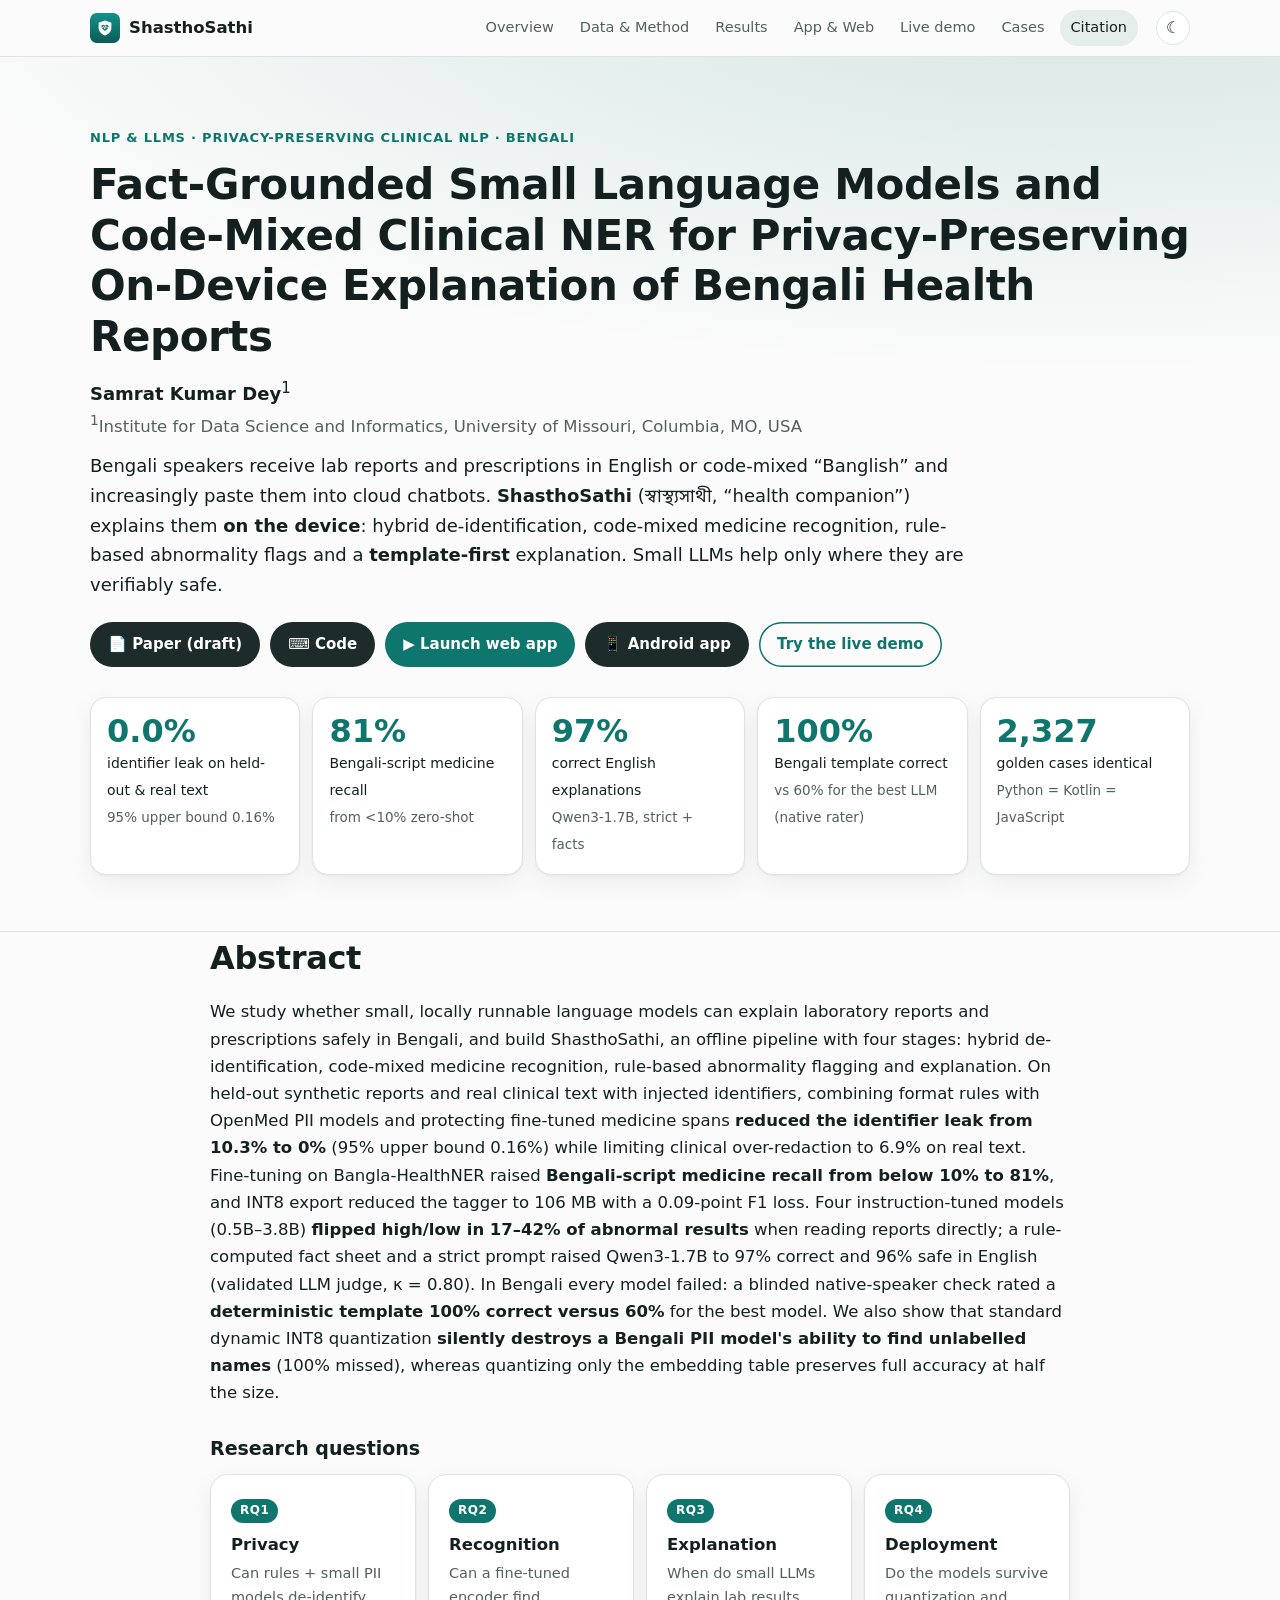
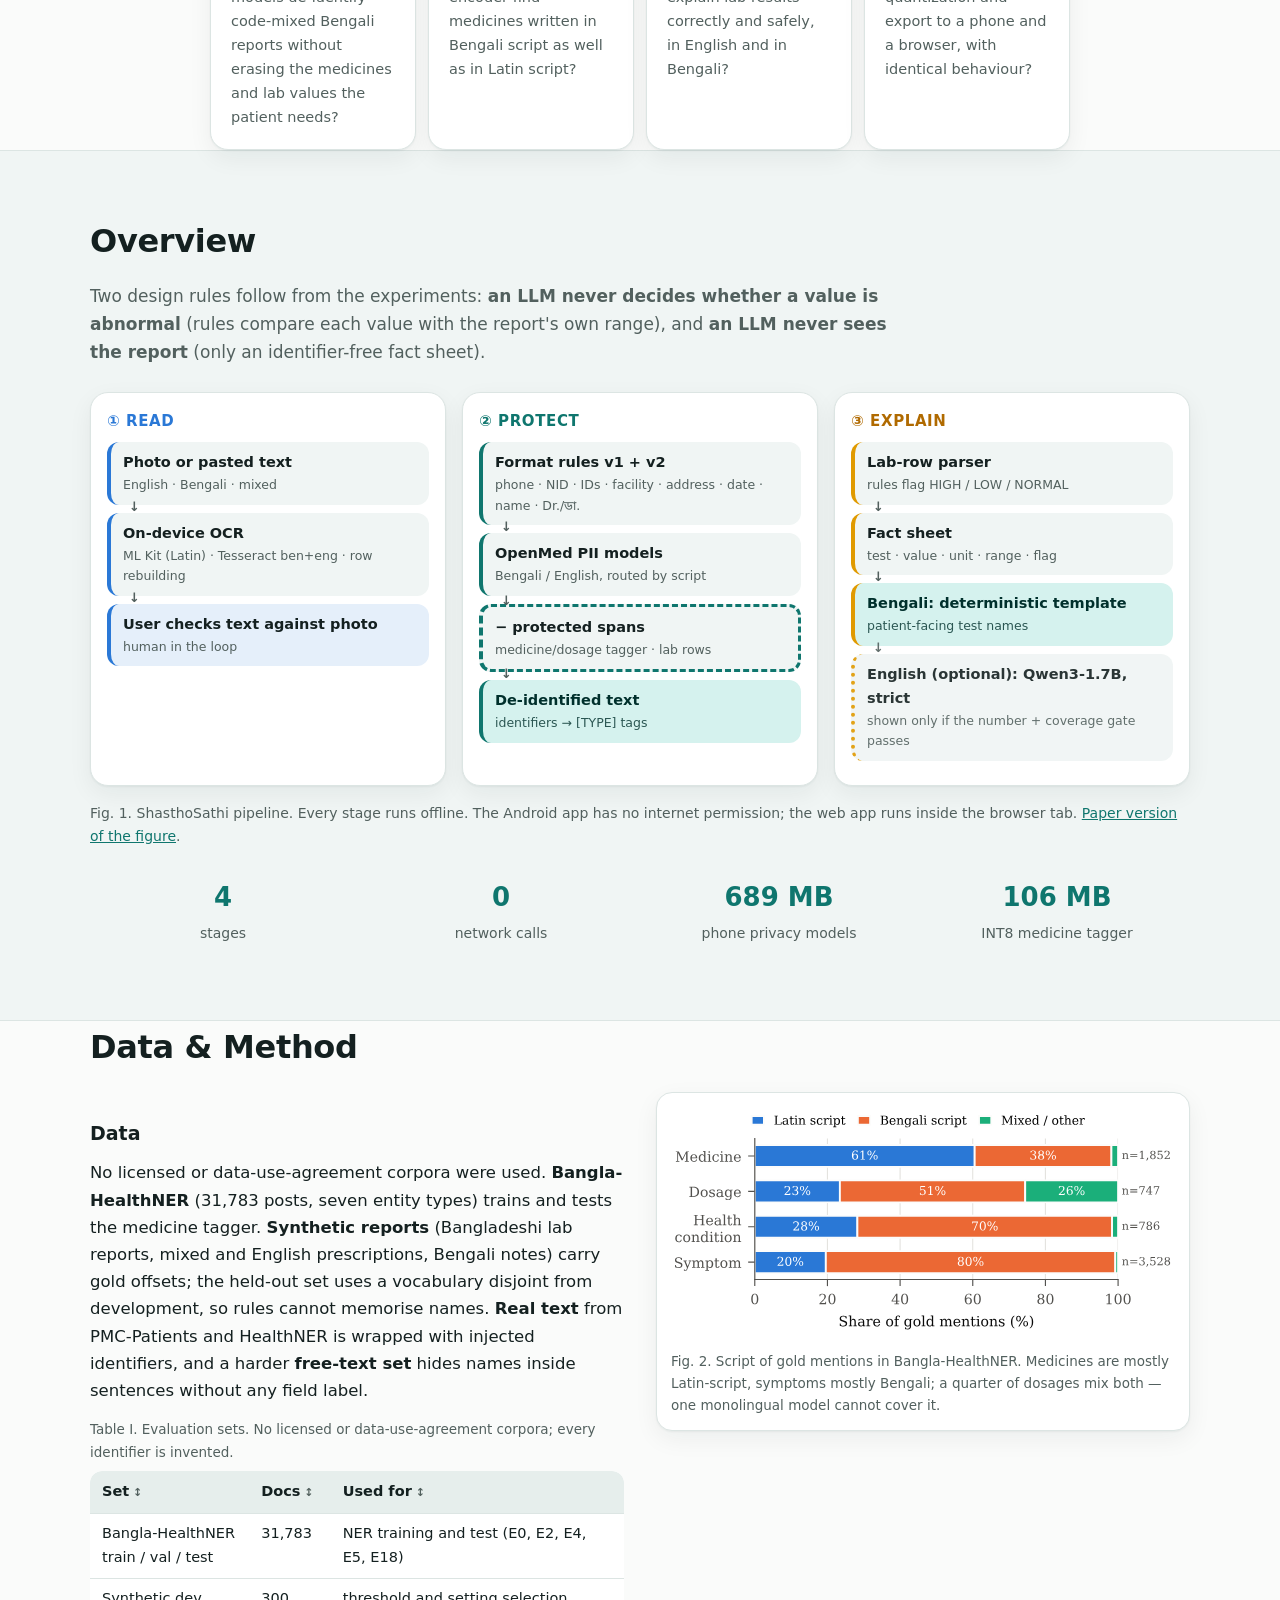
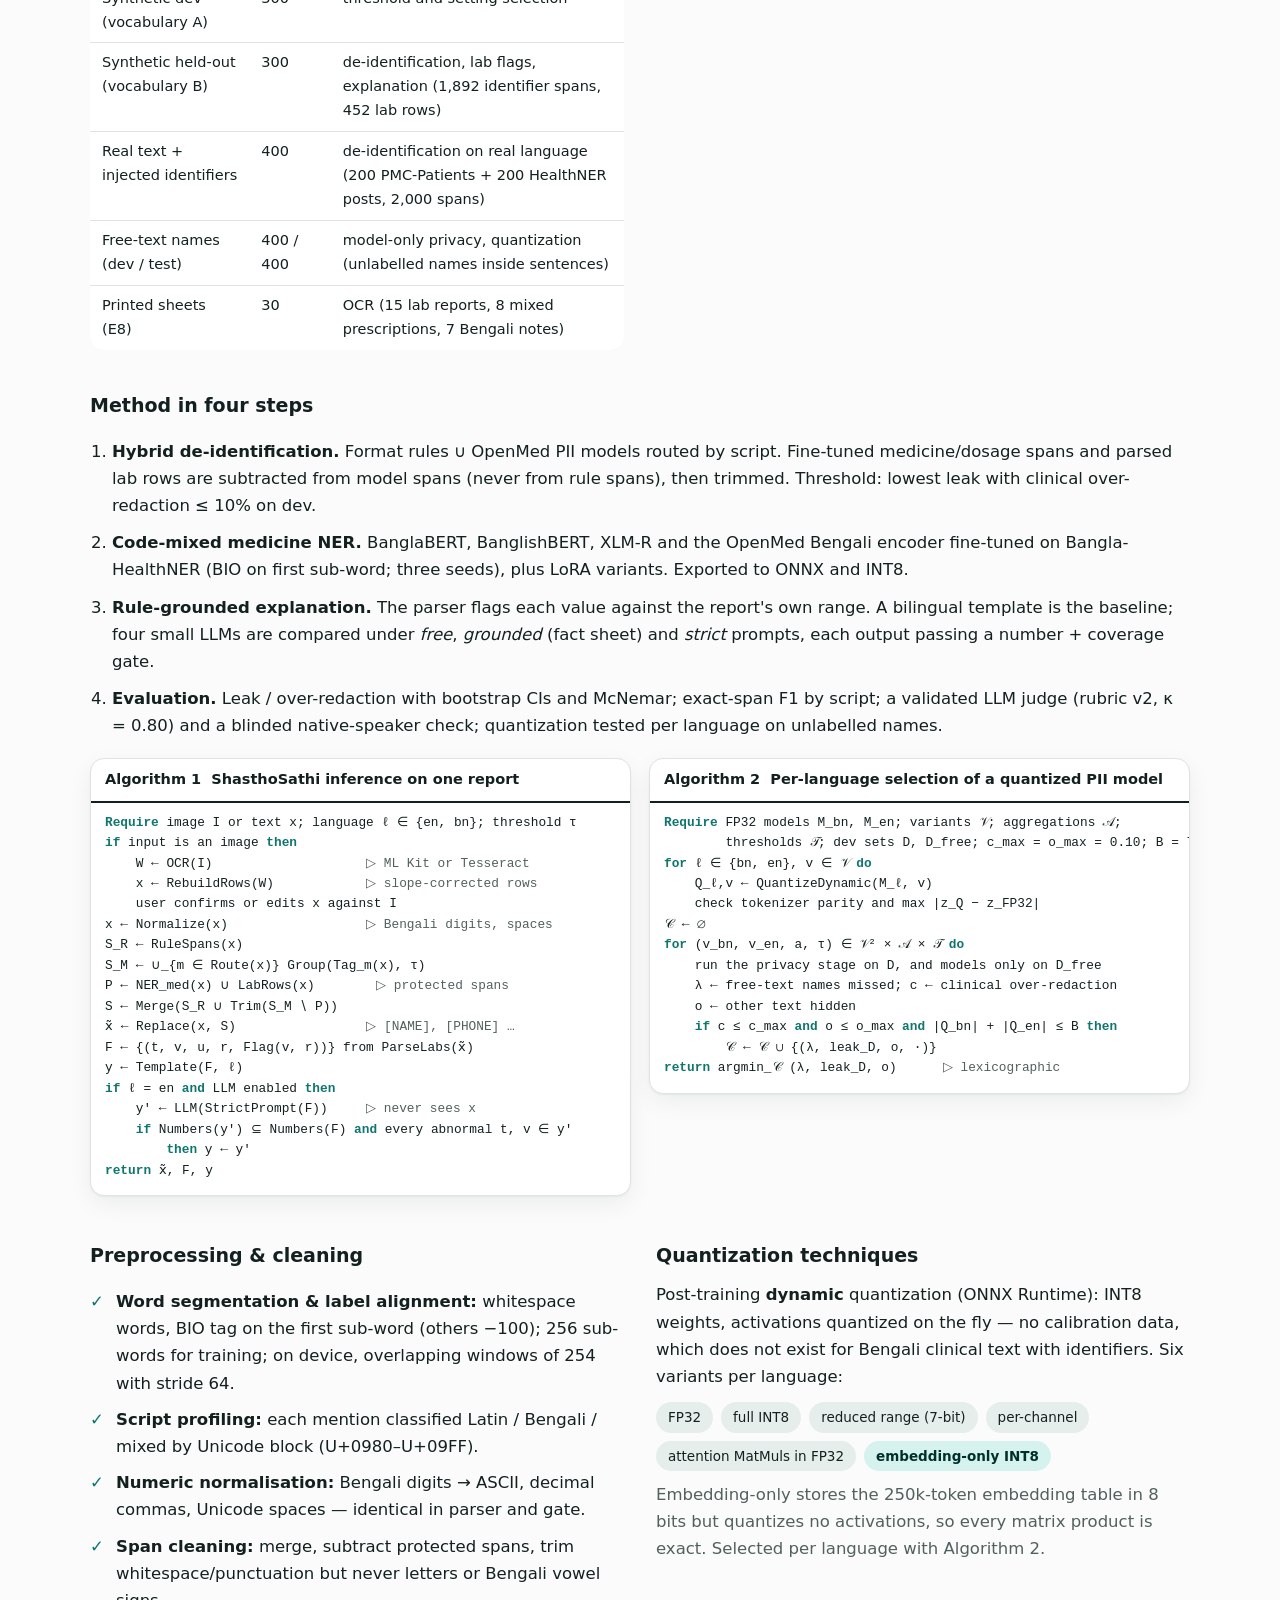
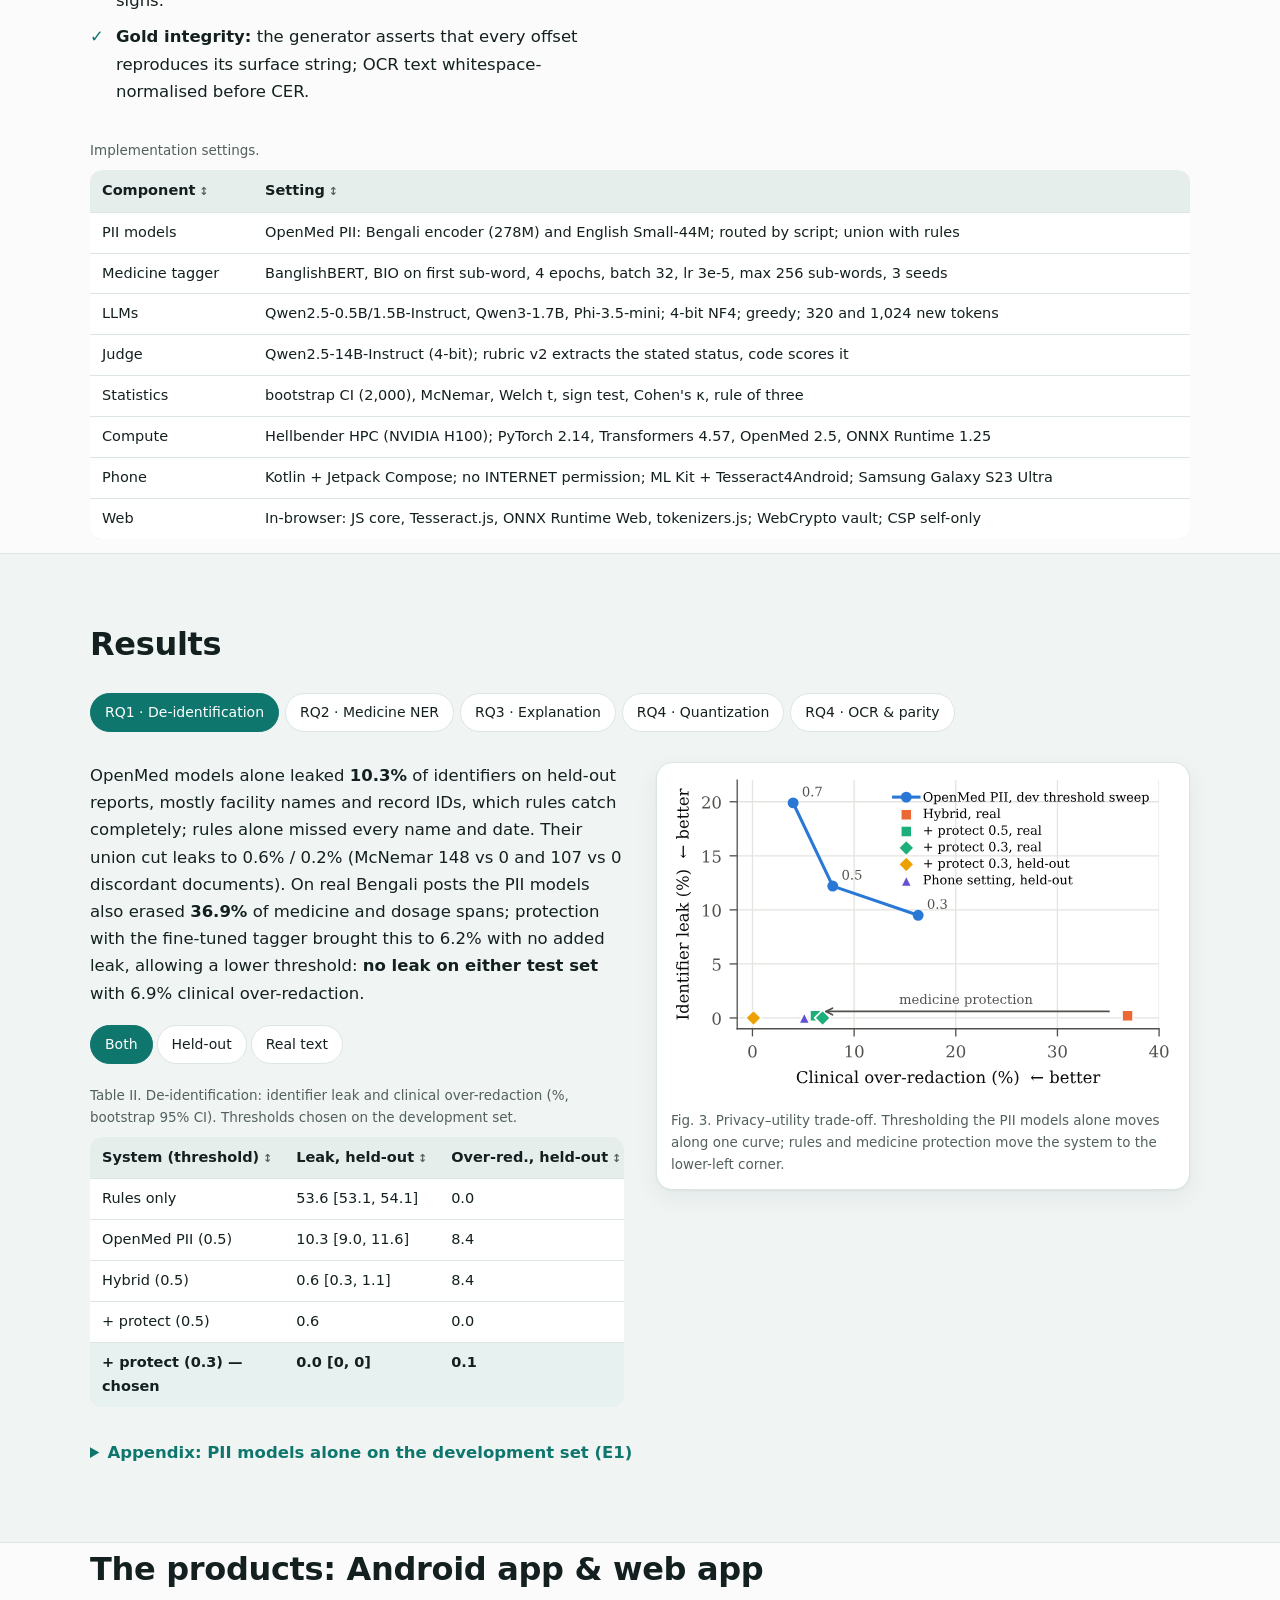
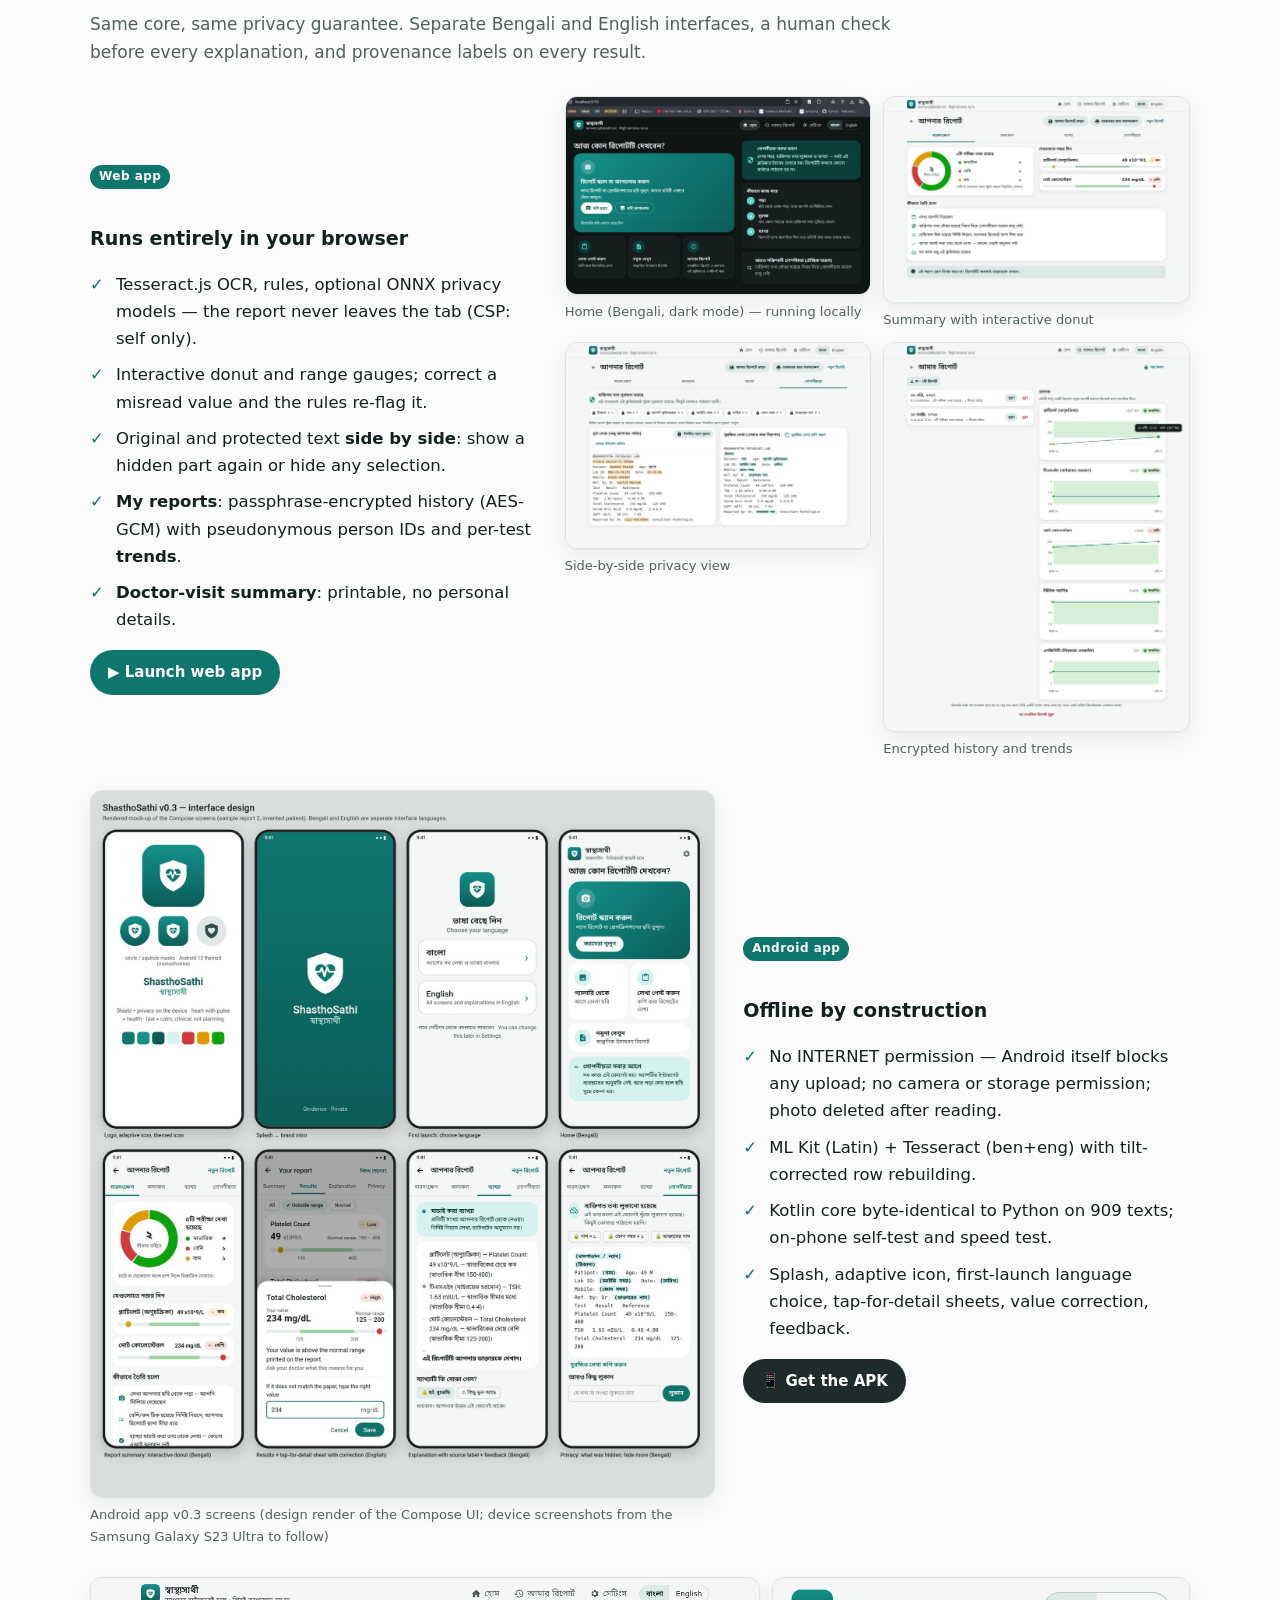
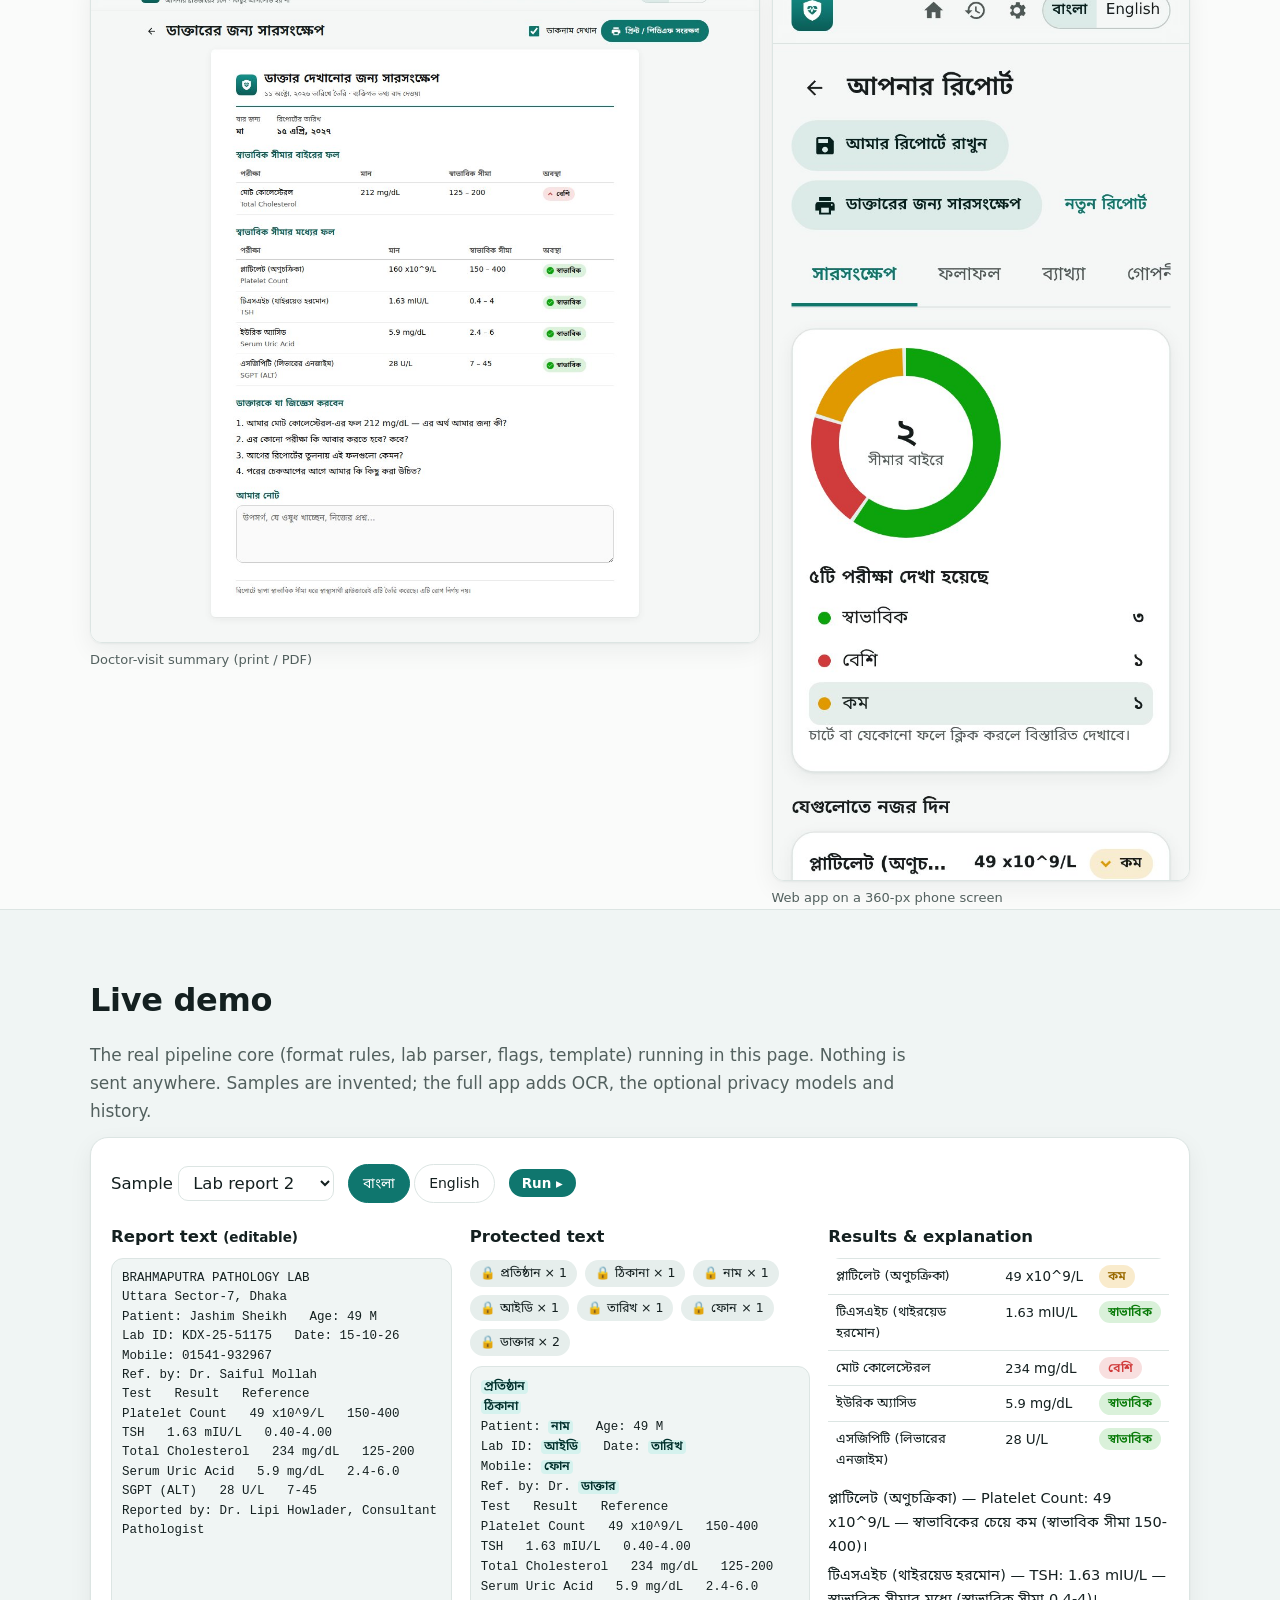
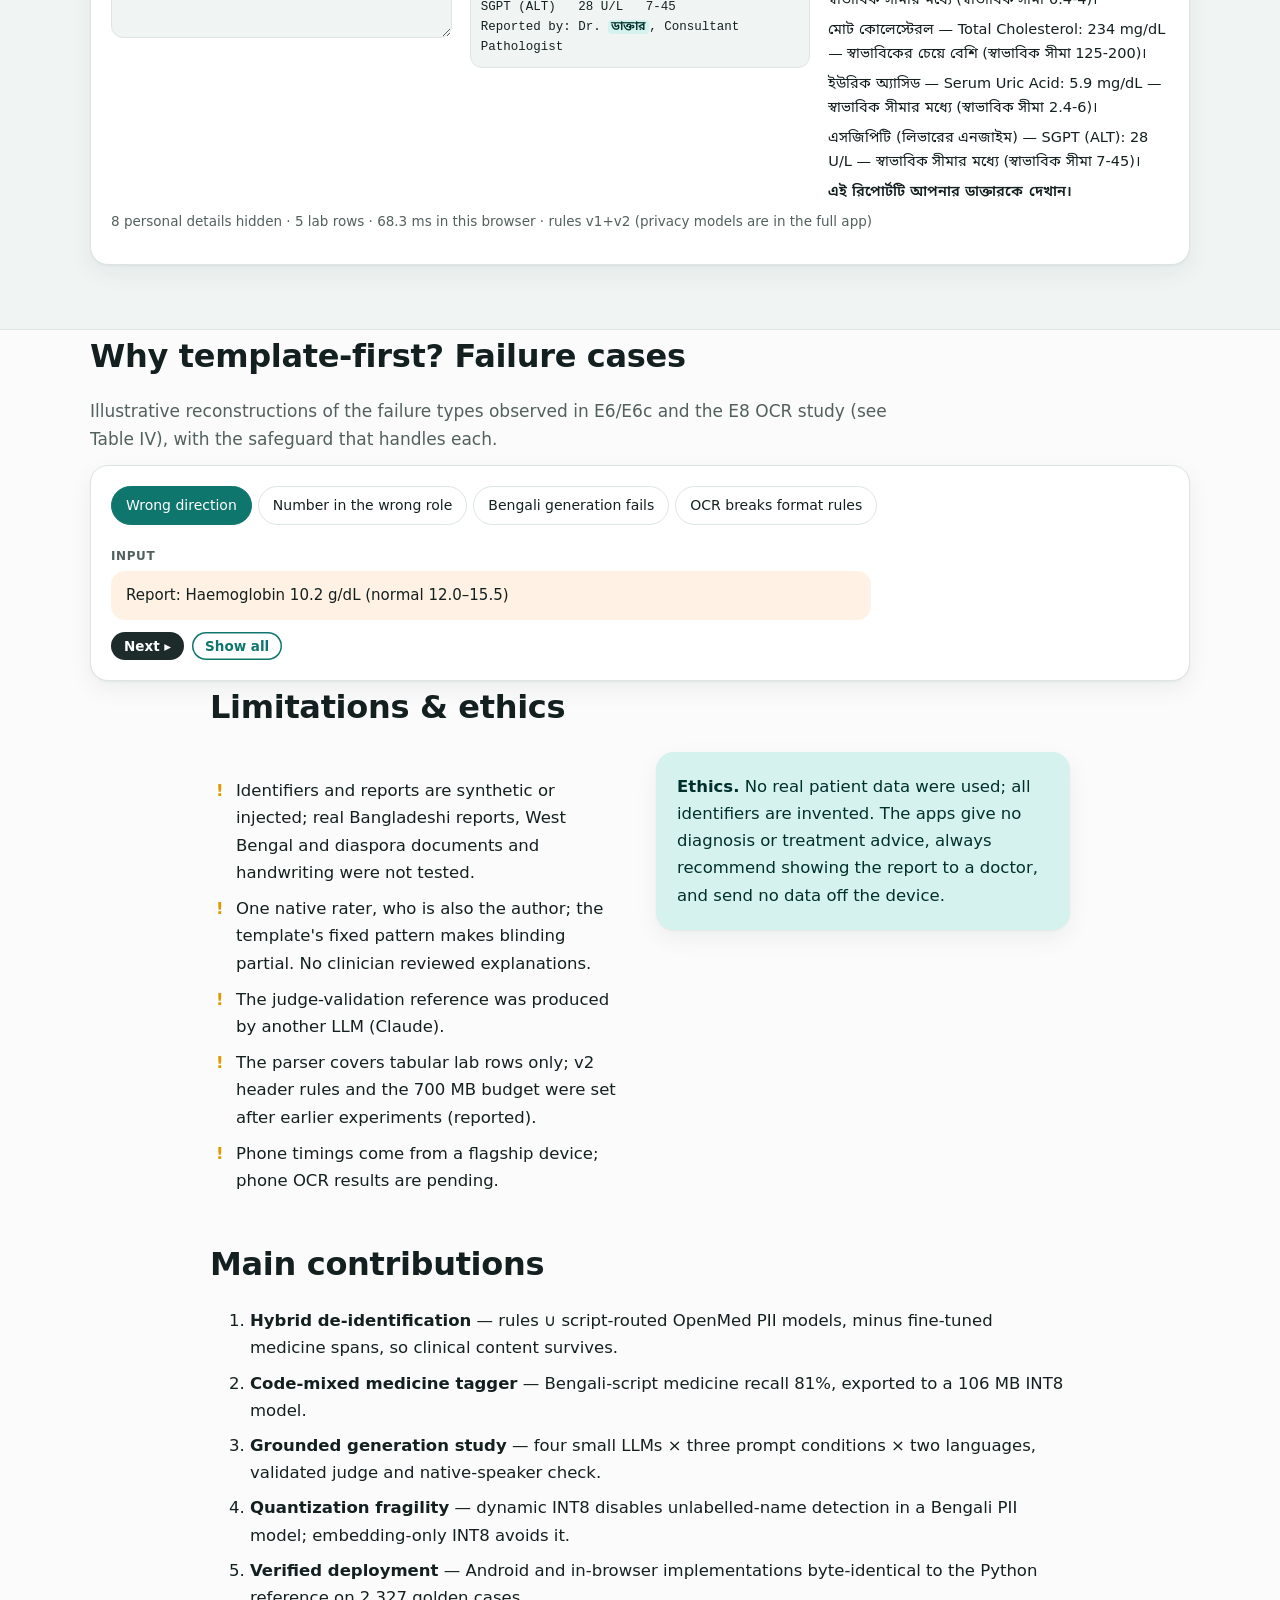
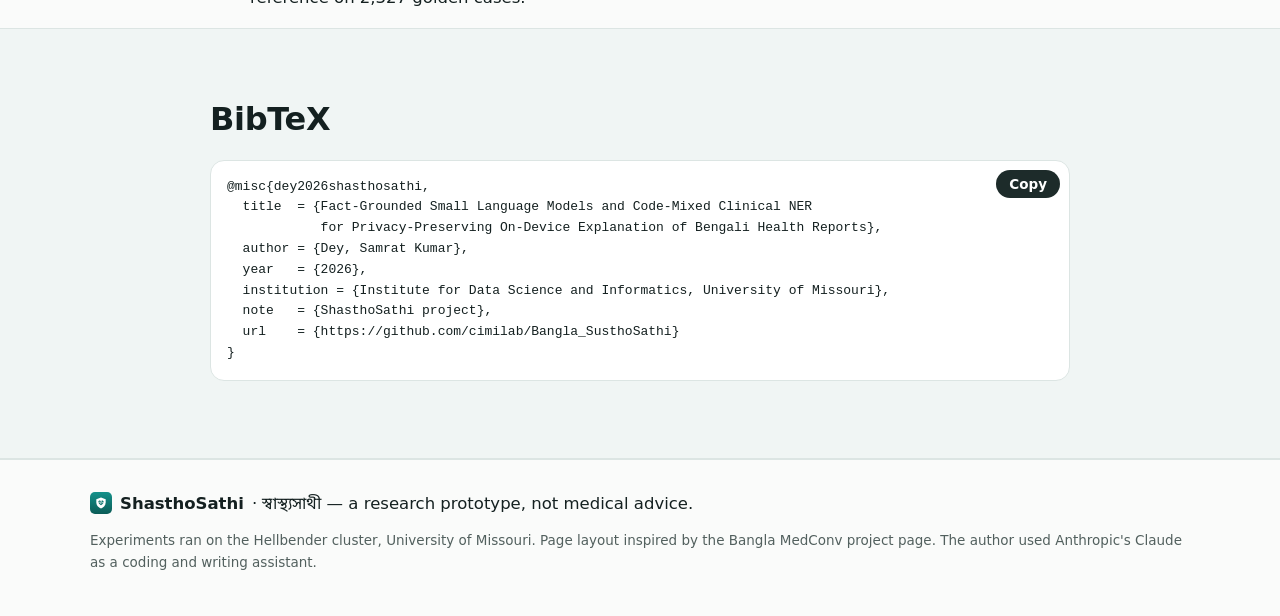
==== index.html @ 38fdf26f "ShasthoSathi project page" ====
<!doctype html>
<html lang="en">
<head>
<meta charset="utf-8">
<meta name="viewport" content="width=device-width, initial-scale=1">
<title>ShasthoSathi — Privacy-Preserving On-Device Explanation of Bengali Health Reports</title>
<meta name="description" content="Fact-grounded small language models and code-mixed clinical NER for privacy-preserving, on-device explanation of Bengali health reports. Phone app, web app, code and results.">
<meta name="keywords" content="Bengali NLP, code-mixed NER, de-identification, small language models, grounded generation, LLM-as-a-judge, quantization, on-device, ONNX, health literacy">
<meta property="og:title" content="ShasthoSathi — on-device explanation of Bengali health reports">
<meta property="og:description" content="Rules decide, encoders recognise, templates speak: what small LLMs can and cannot do for Bengali lab reports.">
<meta property="og:image" content="https://cimilab.github.io/Bangla_SusthoSathi/assets/screens/web_summary.jpg">
<meta name="theme-color" content="#0F766E">
<link rel="icon" href="assets/logo.svg" type="image/svg+xml">
<link rel="stylesheet" href="css/site.css">
</head>
<body id="top">

<nav class="nav" aria-label="Sections">
  <div class="nav-in">
    <a class="brand" href="#top"><img src="assets/logo.svg" width="30" height="30" alt=""><span>ShasthoSathi</span></a>
    <div class="links">
      <a href="#overview">Overview</a><a href="#method">Data &amp; Method</a><a href="#results">Results</a>
      <a href="#products">App &amp; Web</a><a href="#demo">Live demo</a><a href="#cases">Cases</a><a href="#citation">Citation</a>
    </div>
    <button class="theme" id="theme" aria-label="Toggle dark mode" title="Toggle dark mode">☾</button>
  </div>
</nav>

<header class="hero">
  <div class="wrap">
    <p class="kicker">NLP &amp; LLMs · Privacy-preserving clinical NLP · Bengali</p>
    <h1>Fact-Grounded Small Language Models and Code-Mixed Clinical NER for Privacy-Preserving On-Device Explanation of Bengali Health Reports</h1>
    <p class="authors"><b>Samrat Kumar Dey</b><sup>1</sup></p>
    <p class="affil"><sup>1</sup>Institute for Data Science and Informatics, University of Missouri, Columbia, MO, USA</p>
    <p class="lede">Bengali speakers receive lab reports and prescriptions in English or code-mixed “Banglish” and increasingly paste them into cloud chatbots.
      <b>ShasthoSathi</b> (স্বাস্থ্যসাথী, “health companion”) explains them <b>on the device</b>: hybrid de-identification, code-mixed medicine recognition,
      rule-based abnormality flags and a <b>template-first</b> explanation. Small LLMs help only where they are verifiably safe.</p>
    <div class="buttons">
      <a class="btn" href="assets/paper_draft.pdf">📄 Paper (draft)</a>
      <a class="btn" href="https://github.com/cimilab/Bangla_SusthoSathi">⌨ Code</a>
      <a class="btn accent" href="app/">▶ Launch web app</a>
      <a class="btn" href="https://github.com/cimilab/Bangla_SusthoSathi/releases">📱 Android app</a>
      <a class="btn ghost" href="#demo">Try the live demo</a>
    </div>
    <div class="counters">
      <div class="ctr"><b data-count="0" data-dec="1" data-suffix="%">0</b><span>identifier leak on held-out &amp; real text<br><small>95% upper bound 0.16%</small></span></div>
      <div class="ctr"><b data-count="81" data-suffix="%">0</b><span>Bengali-script medicine recall<br><small>from &lt;10% zero-shot</small></span></div>
      <div class="ctr"><b data-count="97" data-suffix="%">0</b><span>correct English explanations<br><small>Qwen3-1.7B, strict + facts</small></span></div>
      <div class="ctr"><b data-count="100" data-suffix="%">0</b><span>Bengali template correct<br><small>vs 60% for the best LLM (native rater)</small></span></div>
      <div class="ctr"><b data-count="2327">0</b><span>golden cases identical<br><small>Python = Kotlin = JavaScript</small></span></div>
    </div>
  </div>
</header>

<main>
<!-- ================================================================ ABSTRACT -->
<section class="wrap narrow" id="abstract">
  <h2>Abstract</h2>
  <p>We study whether small, locally runnable language models can explain laboratory reports and prescriptions safely in Bengali, and build ShasthoSathi, an offline pipeline with four stages: hybrid de-identification, code-mixed medicine recognition, rule-based abnormality flagging and explanation.
  On held-out synthetic reports and real clinical text with injected identifiers, combining format rules with OpenMed PII models and protecting fine-tuned medicine spans <b>reduced the identifier leak from 10.3% to 0%</b> (95% upper bound 0.16%) while limiting clinical over-redaction to 6.9% on real text.
  Fine-tuning on Bangla-HealthNER raised <b>Bengali-script medicine recall from below 10% to 81%</b>, and INT8 export reduced the tagger to 106 MB with a 0.09-point F1 loss.
  Four instruction-tuned models (0.5B–3.8B) <b>flipped high/low in 17–42% of abnormal results</b> when reading reports directly; a rule-computed fact sheet and a strict prompt raised Qwen3-1.7B to 97% correct and 96% safe in English (validated LLM judge, κ = 0.80).
  In Bengali every model failed: a blinded native-speaker check rated a <b>deterministic template 100% correct versus 60%</b> for the best model.
  We also show that standard dynamic INT8 quantization <b>silently destroys a Bengali PII model's ability to find unlabelled names</b> (100% missed), whereas quantizing only the embedding table preserves full accuracy at half the size.</p>

  <h3>Research questions</h3>
  <div class="rq">
    <div class="card"><span class="tag">RQ1</span><b>Privacy</b><p>Can rules + small PII models de-identify code-mixed Bengali reports without erasing the medicines and lab values the patient needs?</p></div>
    <div class="card"><span class="tag">RQ2</span><b>Recognition</b><p>Can a fine-tuned encoder find medicines written in Bengali script as well as in Latin script?</p></div>
    <div class="card"><span class="tag">RQ3</span><b>Explanation</b><p>When do small LLMs explain lab results correctly and safely, in English and in Bengali?</p></div>
    <div class="card"><span class="tag">RQ4</span><b>Deployment</b><p>Do the models survive quantization and export to a phone and a browser, with identical behaviour?</p></div>
  </div>
</section>

<!-- ================================================================ OVERVIEW -->
<section class="band" id="overview">
  <div class="wrap">
    <h2>Overview</h2>
    <p class="sub">Two design rules follow from the experiments: <b>an LLM never decides whether a value is abnormal</b> (rules compare each value with the report's own range), and <b>an LLM never sees the report</b> (only an identifier-free fact sheet).</p>
    <figure class="flow" aria-label="ShasthoSathi pipeline">
      <div class="lane read"><h4>① Read</h4>
        <div class="box">Photo or pasted text<small>English · Bengali · mixed</small></div>
        <div class="box">On-device OCR<small>ML Kit (Latin) · Tesseract ben+eng · row rebuilding</small></div>
        <div class="box human">User checks text against photo<small>human in the loop</small></div></div>
      <div class="lane protect"><h4>② Protect</h4>
        <div class="box">Format rules v1 + v2<small>phone · NID · IDs · facility · address · date · name · Dr./ডা.</small></div>
        <div class="box">OpenMed PII models<small>Bengali / English, routed by script</small></div>
        <div class="box keep">− protected spans<small>medicine/dosage tagger · lab rows</small></div>
        <div class="box out">De-identified text<small>identifiers → [TYPE] tags</small></div></div>
      <div class="lane explain"><h4>③ Explain</h4>
        <div class="box">Lab-row parser<small>rules flag HIGH / LOW / NORMAL</small></div>
        <div class="box">Fact sheet<small>test · value · unit · range · flag</small></div>
        <div class="box out">Bengali: deterministic template<small>patient-facing test names</small></div>
        <div class="box opt">English (optional): Qwen3-1.7B, strict<small>shown only if the number + coverage gate passes</small></div></div>
      <figcaption>Fig. 1. ShasthoSathi pipeline. Every stage runs offline. The Android app has no internet permission; the web app runs inside the browser tab.
        <a href="#" data-zoom="assets/figs/pipeline.svg">Paper version of the figure</a>.</figcaption>
    </figure>
    <div class="stats">
      <div><b>4</b><span>stages</span></div><div><b>0</b><span>network calls</span></div><div><b>689 MB</b><span>phone privacy models</span></div><div><b>106 MB</b><span>INT8 medicine tagger</span></div>
    </div>
  </div>
</section>

<!-- ================================================================ DATA & METHOD -->
<section class="wrap" id="method">
  <h2>Data &amp; Method</h2>
  <div class="grid2">
    <div>
      <h3>Data</h3>
      <p>No licensed or data-use-agreement corpora were used. <b>Bangla-HealthNER</b> (31,783 posts, seven entity types) trains and tests the medicine tagger. <b>Synthetic reports</b> (Bangladeshi lab reports, mixed and English prescriptions, Bengali notes) carry gold offsets; the held-out set uses a vocabulary disjoint from development, so rules cannot memorise names. <b>Real text</b> from PMC-Patients and HealthNER is wrapped with injected identifiers, and a harder <b>free-text set</b> hides names inside sentences without any field label.</p>
      <div class="tbl" data-table="data"></div>
    </div>
    <figure class="fig"><img src="assets/figs/e0_script.svg" alt="Script of entity mentions" data-zoom><figcaption>Fig. 2. Script of gold mentions in Bangla-HealthNER. Medicines are mostly Latin-script, symptoms mostly Bengali; a quarter of dosages mix both — one monolingual model cannot cover it.</figcaption></figure>
  </div>

  <h3>Method in four steps</h3>
  <ol class="steps">
    <li><b>Hybrid de-identification.</b> Format rules ∪ OpenMed PII models routed by script. Fine-tuned medicine/dosage spans and parsed lab rows are subtracted from model spans (never from rule spans), then trimmed. Threshold: lowest leak with clinical over-redaction ≤ 10% on dev.</li>
    <li><b>Code-mixed medicine NER.</b> BanglaBERT, BanglishBERT, XLM-R and the OpenMed Bengali encoder fine-tuned on Bangla-HealthNER (BIO on first sub-word; three seeds), plus LoRA variants. Exported to ONNX and INT8.</li>
    <li><b>Rule-grounded explanation.</b> The parser flags each value against the report's own range. A bilingual template is the baseline; four small LLMs are compared under <i>free</i>, <i>grounded</i> (fact sheet) and <i>strict</i> prompts, each output passing a number + coverage gate.</li>
    <li><b>Evaluation.</b> Leak / over-redaction with bootstrap CIs and McNemar; exact-span F1 by script; a validated LLM judge (rubric v2, κ = 0.80) and a blinded native-speaker check; quantization tested per language on unlabelled names.</li>
  </ol>

  <div class="grid2 algos">
    <div class="algo"><div class="algo-h">Algorithm 1 &nbsp;ShasthoSathi inference on one report</div><pre>
<b>Require</b> image I or text x; language ℓ ∈ {en, bn}; threshold τ
<b>if</b> input is an image <b>then</b>
    W ← OCR(I)                    <i>▷ ML Kit or Tesseract</i>
    x ← RebuildRows(W)            <i>▷ slope-corrected rows</i>
    user confirms or edits x against I
x ← Normalize(x)                  <i>▷ Bengali digits, spaces</i>
S_R ← RuleSpans(x)
S_M ← ∪_{m ∈ Route(x)} Group(Tag_m(x), τ)
P ← NER_med(x) ∪ LabRows(x)        <i>▷ protected spans</i>
S ← Merge(S_R ∪ Trim(S_M ∖ P))
x̃ ← Replace(x, S)                 <i>▷ [NAME], [PHONE] …</i>
F ← {(t, v, u, r, Flag(v, r))} from ParseLabs(x̃)
y ← Template(F, ℓ)
<b>if</b> ℓ = en <b>and</b> LLM enabled <b>then</b>
    y′ ← LLM(StrictPrompt(F))     <i>▷ never sees x</i>
    <b>if</b> Numbers(y′) ⊆ Numbers(F) <b>and</b> every abnormal t, v ∈ y′
        <b>then</b> y ← y′
<b>return</b> x̃, F, y</pre></div>
    <div class="algo"><div class="algo-h">Algorithm 2 &nbsp;Per-language selection of a quantized PII model</div><pre>
<b>Require</b> FP32 models M_bn, M_en; variants 𝒱; aggregations 𝒜;
        thresholds 𝒯; dev sets D, D_free; c_max = o_max = 0.10; B = 700 MB
<b>for</b> ℓ ∈ {bn, en}, v ∈ 𝒱 <b>do</b>
    Q_ℓ,v ← QuantizeDynamic(M_ℓ, v)
    check tokenizer parity and max |z_Q − z_FP32|
𝒞 ← ∅
<b>for</b> (v_bn, v_en, a, τ) ∈ 𝒱² × 𝒜 × 𝒯 <b>do</b>
    run the privacy stage on D, and models only on D_free
    λ ← free-text names missed; c ← clinical over-redaction
    o ← other text hidden
    <b>if</b> c ≤ c_max <b>and</b> o ≤ o_max <b>and</b> |Q_bn| + |Q_en| ≤ B <b>then</b>
        𝒞 ← 𝒞 ∪ {(λ, leak_D, o, ·)}
<b>return</b> argmin_𝒞 (λ, leak_D, o)      <i>▷ lexicographic</i></pre></div>
  </div>

  <div class="grid2">
    <div>
      <h3>Preprocessing &amp; cleaning</h3>
      <ul class="ticks">
        <li><b>Word segmentation &amp; label alignment:</b> whitespace words, BIO tag on the first sub-word (others −100); 256 sub-words for training; on device, overlapping windows of 254 with stride 64.</li>
        <li><b>Script profiling:</b> each mention classified Latin / Bengali / mixed by Unicode block (U+0980–U+09FF).</li>
        <li><b>Numeric normalisation:</b> Bengali digits → ASCII, decimal commas, Unicode spaces — identical in parser and gate.</li>
        <li><b>Span cleaning:</b> merge, subtract protected spans, trim whitespace/punctuation but never letters or Bengali vowel signs.</li>
        <li><b>Gold integrity:</b> the generator asserts that every offset reproduces its surface string; OCR text whitespace-normalised before CER.</li>
      </ul>
    </div>
    <div>
      <h3>Quantization techniques</h3>
      <p>Post-training <b>dynamic</b> quantization (ONNX Runtime): INT8 weights, activations quantized on the fly — no calibration data, which does not exist for Bengali clinical text with identifiers. Six variants per language:</p>
      <div class="chips"><span>FP32</span><span>full INT8</span><span>reduced range (7-bit)</span><span>per-channel</span><span>attention MatMuls in FP32</span><span class="good">embedding-only INT8</span></div>
      <p class="mu">Embedding-only stores the 250k-token embedding table in 8 bits but quantizes no activations, so every matrix product is exact. Selected per language with Algorithm 2.</p>
    </div>
  </div>
  <div class="tbl" data-table="impl"></div>
</section>

<!-- ================================================================ RESULTS -->
<section class="band" id="results">
  <div class="wrap">
    <h2>Results</h2>
    <div class="subnav" role="tablist">
      <button class="on" data-pane="r-deid">RQ1 · De-identification</button><button data-pane="r-ner">RQ2 · Medicine NER</button>
      <button data-pane="r-exp">RQ3 · Explanation</button><button data-pane="r-quant">RQ4 · Quantization</button><button data-pane="r-ocr">RQ4 · OCR &amp; parity</button>
    </div>

    <div class="pane on" id="r-deid">
      <div class="grid2">
        <div><p>OpenMed models alone leaked <b>10.3%</b> of identifiers on held-out reports, mostly facility names and record IDs, which rules catch completely; rules alone missed every name and date. Their union cut leaks to 0.6% / 0.2% (McNemar 148 vs 0 and 107 vs 0 discordant documents). On real Bengali posts the PII models also erased <b>36.9%</b> of medicine and dosage spans; protection with the fine-tuned tagger brought this to 6.2% with no added leak, allowing a lower threshold: <b>no leak on either test set</b> with 6.9% clinical over-redaction.</p>
          <div class="toggle" data-for="deid"><button class="on" data-cols="all">Both</button><button data-cols="1,2">Held-out</button><button data-cols="3,4">Real text</button></div>
          <div class="tbl" data-table="deid"></div></div>
        <figure class="fig"><img src="assets/figs/privacy_tradeoff.svg" alt="Privacy-utility trade-off" data-zoom><figcaption>Fig. 3. Privacy–utility trade-off. Thresholding the PII models alone moves along one curve; rules and medicine protection move the system to the lower-left corner.</figcaption></figure>
      </div>
      <details><summary>Appendix: PII models alone on the development set (E1)</summary><div class="tbl" data-table="e1"></div></details>
    </div>

    <div class="pane" id="r-ner">
      <div class="grid2">
        <div><p>Zero-shot OpenMed clinical NER found 70–75% of Latin-script medicines but only <b>0–9% of Bengali-script</b> ones. Fine-tuning closed the gap: Bengali-script medicine recall reached <b>81–82%</b>. The three full models are within one SD (Welch t ≈ 1.8) and 1.7–2.6 points above the published 56.13. BanglishBERT, with 40% of the parameters, was exported: INT8 ONNX is 4× smaller, 2.7× faster on CPU, 99.1% of word tags unchanged.</p>
          <div class="tbl" data-table="ner"></div></div>
        <figure class="fig"><img src="assets/figs/ner_bars.svg" alt="NER results" data-zoom><figcaption>Fig. 4. Bangla-HealthNER test results (mean ± SD over three seeds). Dashed: published BanglishBERT micro-F1.</figcaption></figure>
      </div>
      <div class="grid2">
        <figure class="fig"><img src="assets/figs/ner_confusion.svg" alt="NER confusion matrix" data-zoom><figcaption>Fig. 5. Word-level confusion of the shipped INT8 tagger (row %). Errors are mostly <i>missed</i> words (O column); the one real confusion is Health Condition → Symptom (17%).</figcaption></figure>
        <div><p>Medicine (93% of words), Specialist (95%) and Age (87%) are reliable. Only <b>0.9%</b> of Medicine words got another type, so protection fails by omission — which the rule-based lab-row protection partly covers.</p><div class="tbl" data-table="e18"></div></div>
      </div>
    </div>

    <div class="pane" id="r-exp">
      <p><b>LLMs must not decide abnormality.</b> Reading reports directly, every model stated the wrong direction for 17–42% of abnormal results. <b>Correct is not safe:</b> with the fact sheet, the best models still added a misleading interpretation in about a third of outputs; the strict prompt raised Qwen3-1.7B's safety from 60% to 96%. <b>Bengali fails:</b> 55–99% of abnormal results went unmentioned under free/grounded prompts, up to 100% of outputs looped at 1,024 tokens, and the native rater preferred the template on all 30 reports.</p>
      <div class="arena card">
        <div class="arena-h"><b>Explanation explorer</b>
          <label>Model <select id="ex-model"></select></label>
          <div class="toggle" id="ex-lang"><button class="on" data-l="en">English</button><button data-l="bn">Bengali</button></div></div>
        <div id="ex-chart" class="bars"></div>
        <p class="mu small">Judged % of 100 held-out outputs. Dashed line = deterministic template. Missing bars: condition not run for that model.</p>
      </div>
      <div class="grid2">
        <figure class="fig"><img src="assets/figs/explain_conditions.svg" alt="Explanation by condition" data-zoom><figcaption>Fig. 6. Correctness and safety as grounding increases. Star: blinded native-speaker correctness (60%).</figcaption></figure>
        <div><div class="tbl" data-table="native"></div><div class="tbl" data-table="fail"></div></div>
      </div>
      <details><summary>Full judged-quality table (Table V)</summary><div class="tbl" data-table="explain"></div></details>
      <p class="mu small">Judge: Qwen2.5-14B-Instruct, rubric v2 (extract the stated status, code scores it). A first holistic rubric failed validation (κ = 0.00). Judge vs native rater: 82% agreement on correctness, 87% on safety, but it over-rated Bengali clarity (4.21 vs 2.27) — Bengali quality is therefore measured by people.</p>
    </div>

    <div class="pane" id="r-quant">
      <div class="grid2">
        <div><p>With plain dynamic INT8 PII models the phone pipeline leaked <b>16.5%</b> on held-out reports. Format rules hid the cause on labelled test sets, so we used the free-text set where only the model can find a name: the English model tolerated INT8 (1.5% missed = FP32), but the <b>Bengali model missed every unlabelled name</b>. Range-reduced and attention-excluded variants recovered only partly (14–26%); <b>embedding-only INT8 matched FP32 exactly at half the size</b>.</p>
          <div class="cfg"><b>Shipped configuration</b><code>{"ner":"int8", "pii":{"bn":"int8emb","en":"int8noattn"}, "agg":"mean", "threshold":0.1, "rules_v2":true}</code>
            <span>689 MB · 0.0% leak held-out and real · 1.0% free text (Bengali 0%) · 181 ms / report on 4 CPU threads</span></div></div>
        <figure class="fig"><img src="assets/figs/quantization.svg" alt="Quantization fragility" data-zoom><figcaption>Fig. 7. Quantization fragility: unlabelled names missed by the PII models alone (free-text test). Size below each group.</figcaption></figure>
      </div>
      <div class="tbl" data-table="quant"></div>
      <p class="mu small">Transparency: the 700 MB budget was fixed after an earlier tuning round, and a round that selected settings hiding 58% of all text was rejected; both are reported.</p>
    </div>

    <div class="pane" id="r-ocr">
      <div class="grid2">
        <div><p>Clean printed pages had a 1.6% character error rate, yet only 65% of lab rows were read exactly: single-character errors hit units (x10^9/L → x1049/L) and test names (25-OH → 25-0H), and OCR errors broke format rules (Dr. → pr., a dropped leading zero). OCR almost never <b>reverses</b> a flag (1 of 198 rows) — it causes rows to be missed, which the app reports as “not read”. This is why the human check step is mandatory.</p>
          <div class="tbl" data-table="ocr"></div></div>
        <figure class="fig"><img src="assets/figs/ocr_flag_confusion.svg" alt="OCR flag confusion" data-zoom><figcaption>Fig. 8. Lab-flag confusion after OCR (desktop proxy; counts).</figcaption></figure>
      </div>
      <h3>One core, three implementations</h3>
      <p>The rules, parser, templates, gate, redaction and model-output decoding are generated or ported from the Python reference and checked against golden files on every build — on the JVM, on the phone (built-in self-test), in Node and in the browser.</p>
      <div class="tbl" data-table="golden"></div>
    </div>
  </div>
</section>

<!-- ================================================================ PRODUCTS -->
<section class="wrap" id="products">
  <h2>The products: Android app &amp; web app</h2>
  <p class="sub">Same core, same privacy guarantee. Separate Bengali and English interfaces, a human check before every explanation, and provenance labels on every result.</p>
  <div class="prod">
    <div class="prod-text"><span class="tag">Web app</span><h3>Runs entirely in your browser</h3>
      <ul class="ticks"><li>Tesseract.js OCR, rules, optional ONNX privacy models — the report never leaves the tab (CSP: self only).</li>
        <li>Interactive donut and range gauges; correct a misread value and the rules re-flag it.</li>
        <li>Original and protected text <b>side by side</b>: show a hidden part again or hide any selection.</li>
        <li><b>My reports</b>: passphrase-encrypted history (AES-GCM) with pseudonymous person IDs and per-test <b>trends</b>.</li>
        <li><b>Doctor-visit summary</b>: printable, no personal details.</li></ul>
      <a class="btn accent" href="app/">▶ Launch web app</a></div>
    <div class="shots">
      <figure><img src="assets/screens/web_home_dark.jpg" alt="Web app home, dark mode" data-zoom><figcaption>Home (Bengali, dark mode) — running locally</figcaption></figure>
      <figure><img src="assets/screens/web_summary.jpg" alt="Web app summary" data-zoom><figcaption>Summary with interactive donut</figcaption></figure>
      <figure><img src="assets/screens/web_privacy.jpg" alt="Side-by-side privacy view" data-zoom><figcaption>Side-by-side privacy view</figcaption></figure>
      <figure><img src="assets/screens/web_history.jpg" alt="History and trends" data-zoom><figcaption>Encrypted history and trends</figcaption></figure>
    </div>
  </div>
  <div class="prod rev">
    <div class="prod-text"><span class="tag">Android app</span><h3>Offline by construction</h3>
      <ul class="ticks"><li>No INTERNET permission — Android itself blocks any upload; no camera or storage permission; photo deleted after reading.</li>
        <li>ML Kit (Latin) + Tesseract (ben+eng) with tilt-corrected row rebuilding.</li>
        <li>Kotlin core byte-identical to Python on 909 texts; on-phone self-test and speed test.</li>
        <li>Splash, adaptive icon, first-launch language choice, tap-for-detail sheets, value correction, feedback.</li></ul>
      <a class="btn" href="https://github.com/cimilab/Bangla_SusthoSathi/releases">📱 Get the APK</a></div>
    <div class="shots one">
      <figure><img src="assets/screens/app_design_render.jpg" alt="Android app screens" data-zoom><figcaption>Android app v0.3 screens (design render of the Compose UI; device screenshots from the Samsung Galaxy S23 Ultra to follow)</figcaption></figure>
    </div>
  </div>
  <div class="shots row3">
    <figure><img src="assets/screens/web_doctor_summary.jpg" alt="Doctor-visit summary" data-zoom><figcaption>Doctor-visit summary (print / PDF)</figcaption></figure>
    <figure><img src="assets/screens/web_mobile_summary.jpg" alt="Web app on a phone" data-zoom><figcaption>Web app on a 360-px phone screen</figcaption></figure>
  </div>
</section>

<!-- ================================================================ LIVE DEMO -->
<section class="band" id="demo">
  <div class="wrap">
    <h2>Live demo</h2>
    <p class="sub">The real pipeline core (format rules, lab parser, flags, template) running in this page. Nothing is sent anywhere. Samples are invented; the full app adds OCR, the optional privacy models and history.</p>
    <div class="demo card">
      <div class="demo-h">
        <label>Sample <select id="d-sample"></select></label>
        <div class="toggle" id="d-lang"><button class="on" data-l="bn">বাংলা</button><button data-l="en">English</button></div>
        <button class="btn accent sm" id="d-run">Run ▸</button>
      </div>
      <div class="grid3">
        <div><h4>Report text <small>(editable)</small></h4><textarea id="d-text" spellcheck="false"></textarea></div>
        <div><h4>Protected text</h4><div id="d-chips" class="chips small"></div><pre id="d-red" class="mono"></pre></div>
        <div><h4>Results &amp; explanation</h4><div id="d-labs"></div><div id="d-exp" class="exp"></div></div>
      </div>
      <p class="mu small" id="d-time"></p>
    </div>
  </div>
</section>

<!-- ================================================================ CASES -->
<section class="wrap" id="cases">
  <h2>Why template-first? Failure cases</h2>
  <p class="sub">Illustrative reconstructions of the failure types observed in E6/E6c and the E8 OCR study (see Table IV), with the safeguard that handles each.</p>
  <div class="cases card">
    <div class="case-tabs" id="case-tabs"></div>
    <div class="convo" id="convo"></div>
  </div>
</section>

<!-- ================================================================ LIMITATIONS -->
<section class="wrap narrow" id="limits">
  <h2>Limitations &amp; ethics</h2>
  <div class="grid2">
    <ul class="ticks warn">
      <li>Identifiers and reports are synthetic or injected; real Bangladeshi reports, West Bengal and diaspora documents and handwriting were not tested.</li>
      <li>One native rater, who is also the author; the template's fixed pattern makes blinding partial. No clinician reviewed explanations.</li>
      <li>The judge-validation reference was produced by another LLM (Claude).</li>
      <li>The parser covers tabular lab rows only; v2 header rules and the 700 MB budget were set after earlier experiments (reported).</li>
      <li>Phone timings come from a flagship device; phone OCR results are pending.</li>
    </ul>
    <div class="card tint"><b>Ethics.</b> No real patient data were used; all identifiers are invented. The apps give no diagnosis or treatment advice, always recommend showing the report to a doctor, and send no data off the device.</div>
  </div>
  <h2>Main contributions</h2>
  <ol class="contrib">
    <li><b>Hybrid de-identification</b> — rules ∪ script-routed OpenMed PII models, minus fine-tuned medicine spans, so clinical content survives.</li>
    <li><b>Code-mixed medicine tagger</b> — Bengali-script medicine recall 81%, exported to a 106 MB INT8 model.</li>
    <li><b>Grounded generation study</b> — four small LLMs × three prompt conditions × two languages, validated judge and native-speaker check.</li>
    <li><b>Quantization fragility</b> — dynamic INT8 disables unlabelled-name detection in a Bengali PII model; embedding-only INT8 avoids it.</li>
    <li><b>Verified deployment</b> — Android and in-browser implementations byte-identical to the Python reference on 2,327 golden cases.</li>
  </ol>
</section>

<!-- ================================================================ CITATION -->
<section class="band" id="citation">
  <div class="wrap narrow">
    <h2>BibTeX</h2>
    <div class="bib"><button class="btn sm" id="copy-bib">Copy</button><pre id="bib">@misc{dey2026shasthosathi,
  title  = {Fact-Grounded Small Language Models and Code-Mixed Clinical NER
            for Privacy-Preserving On-Device Explanation of Bengali Health Reports},
  author = {Dey, Samrat Kumar},
  year   = {2026},
  institution = {Institute for Data Science and Informatics, University of Missouri},
  note   = {ShasthoSathi project},
  url    = {https://github.com/cimilab/Bangla_SusthoSathi}
}</pre></div>
  </div>
</section>
</main>

<footer class="foot"><div class="wrap">
  <p><img src="assets/logo.svg" width="22" height="22" alt=""> <b>ShasthoSathi</b> · স্বাস্থ্যসাথী — a research prototype, not medical advice.</p>
  <p class="mu small">Experiments ran on the Hellbender cluster, University of Missouri. Page layout inspired by the Bangla MedConv project page. The author used Anthropic's Claude as a coding and writing assistant.</p>
</div></footer>

<div class="lightbox" id="lightbox" hidden><img alt="Expanded figure"><button aria-label="Close">×</button></div>
<script type="module" src="js/site.js"></script>
</body>
</html>
---- css/site.css ----
@font-face { font-family: "NotoBn"; src: url("../fonts/noto-sans-bengali-400.woff2") format("woff2"); font-weight: 400; font-display: swap; }
@font-face { font-family: "NotoBn"; src: url("../fonts/noto-sans-bengali-600.woff2") format("woff2"); font-weight: 600 700; font-display: swap; }
:root {
  --teal: #0F766E; --teal-l: #14918A; --teal-d: #0B5C57; --pc: #D5F2EE; --opc: #00302C;
  --bg: #FAFBFA; --band: #F0F5F4; --surface: #FFFFFF; --ink: #142020; --mu: #52605E; --line: #DCE5E3; --sv: #E6EEEC;
  --high: #D03B3B; --low: #E09A00; --normal: #0CA30C; --c0: #9AA9A6; --c1: #2a78d6; --c2: #0F766E;
  --user: #FFF1E3; --model: #E7F0FD; --judge: #E3F5E8; --shadow: 0 1px 2px rgba(10,40,36,.05), 0 8px 24px rgba(10,40,36,.06);
  --font: "Inter", system-ui, -apple-system, "Segoe UI", Roboto, "NotoBn", "Nirmala UI", sans-serif;
  color-scheme: light;
}
@media (prefers-color-scheme: dark) { :root:not([data-theme="light"]) { --bg: #0D1414; --band: #121C1B; --surface: #172221; --ink: #E0E8E6; --mu: #A3B1AE; --line: #2A3735; --sv: #24302E;
  --teal: #5ED3C5; --pc: #0E3D39; --opc: #D5F2EE; --user: #3A2C1D; --model: #1B2B42; --judge: #1C3324; --shadow: none; color-scheme: dark; } }
:root[data-theme="dark"] { --bg: #0D1414; --band: #121C1B; --surface: #172221; --ink: #E0E8E6; --mu: #A3B1AE; --line: #2A3735; --sv: #24302E;
  --teal: #5ED3C5; --pc: #0E3D39; --opc: #D5F2EE; --user: #3A2C1D; --model: #1B2B42; --judge: #1C3324; --shadow: none; color-scheme: dark; }
* { box-sizing: border-box; }
html { scroll-behavior: smooth; scroll-padding-top: 70px; }
body { margin: 0; background: var(--bg); color: var(--ink); font: 16.5px/1.65 var(--font); }
.wrap { max-width: 1140px; margin: 0 auto; padding: 0 20px; } .wrap.narrow { max-width: 900px; }
section { padding: 64px 0; } section.wrap { padding-left: 20px; padding-right: 20px; } .band { background: var(--band); border-block: 1px solid var(--line); }
h1 { font-size: clamp(26px, 3.6vw, 42px); line-height: 1.2; margin: 6px 0 14px; letter-spacing: -.01em; }
h2 { font-size: clamp(24px, 2.6vw, 32px); margin: 0 0 14px; letter-spacing: -.01em; } h3 { font-size: 19px; margin: 26px 0 10px; } h4 { margin: 0 0 8px; }
p { margin: 0 0 12px; } a { color: var(--teal); } .mu { color: var(--mu); } .small, small { font-size: 13.5px; }
.sub { color: var(--mu); max-width: 820px; font-size: 17px; }
.grid2 { display: grid; grid-template-columns: 1fr 1fr; gap: 32px; align-items: start; margin: 18px 0; }
.grid3 { display: grid; grid-template-columns: 1fr 1fr 1fr; gap: 18px; }
@media (max-width: 900px) { .grid2, .grid3 { grid-template-columns: 1fr; } }
.grid2 > *, .grid3 > * { min-width: 0; }
.card { background: var(--surface); border: 1px solid var(--line); border-radius: 18px; padding: 20px; box-shadow: var(--shadow); }
.card.tint { background: var(--pc); color: var(--opc); border-color: transparent; }
.tag { display: inline-block; background: var(--teal); color: #fff; font-size: 12px; font-weight: 700; padding: 2px 9px; border-radius: 99px; margin-bottom: 8px; letter-spacing: .04em; }
:root[data-theme="dark"] .tag { color: #062; }
/* nav */
.nav { position: sticky; top: 0; z-index: 30; background: color-mix(in srgb, var(--bg) 85%, transparent); backdrop-filter: blur(10px); border-bottom: 1px solid var(--line); }
.nav-in { max-width: 1140px; margin: 0 auto; padding: 10px 20px; display: flex; align-items: center; gap: 18px; }
.brand { display: flex; align-items: center; gap: 9px; color: var(--ink); text-decoration: none; font-weight: 700; }
.links { display: flex; gap: 4px; margin-left: auto; overflow-x: auto; scrollbar-width: none; }
.links a { color: var(--mu); text-decoration: none; padding: 6px 11px; border-radius: 99px; font-size: 14.5px; white-space: nowrap; }
.links a:hover, .links a.on { background: var(--sv); color: var(--ink); }
.theme { border: 1px solid var(--line); background: var(--surface); color: var(--ink); width: 34px; height: 34px; border-radius: 50%; cursor: pointer; font-size: 16px; }
@media (max-width: 760px) { .brand span { display: none; } }
/* hero */
.hero { padding: 70px 0 56px; background: radial-gradient(1200px 400px at 85% -10%, color-mix(in srgb, var(--teal) 16%, transparent), transparent), var(--bg); border-bottom: 1px solid var(--line); }
.kicker { color: var(--teal); font-weight: 700; letter-spacing: .06em; text-transform: uppercase; font-size: 13px; }
.authors { font-size: 18px; margin: 0; } .affil { color: var(--mu); }
.lede { font-size: 18px; max-width: 900px; }
.buttons { display: flex; gap: 10px; flex-wrap: wrap; margin: 22px 0 30px; }
.btn { display: inline-flex; align-items: center; gap: 6px; padding: 10px 18px; border-radius: 99px; background: #1d2b2a; color: #fff; text-decoration: none; font-weight: 600; font-size: 15px; border: 0; cursor: pointer; font-family: inherit; }
.btn.accent { background: var(--teal); } .btn.ghost { background: transparent; color: var(--teal); box-shadow: inset 0 0 0 1.5px var(--teal); } .btn.sm { padding: 6px 13px; font-size: 13.5px; }
:root[data-theme="dark"] .btn.accent { color: #062; }
@media (prefers-color-scheme: dark) { :root:not([data-theme="light"]) .btn.accent { color: #062; } }
.btn:hover { filter: brightness(1.1); }
.counters { display: grid; grid-template-columns: repeat(5, 1fr); gap: 12px; }
@media (max-width: 900px) { .counters { grid-template-columns: repeat(2, 1fr); } }
.ctr { background: var(--surface); border: 1px solid var(--line); border-radius: 16px; padding: 16px; box-shadow: var(--shadow); }
.ctr b { display: block; font-size: 32px; color: var(--teal); line-height: 1.1; font-variant-numeric: tabular-nums; } .ctr span { font-size: 14px; } .ctr small { color: var(--mu); }
/* abstract */
.rq { display: grid; grid-template-columns: repeat(4, 1fr); gap: 12px; } @media (max-width: 900px) { .rq { grid-template-columns: 1fr 1fr; } }
.rq .card b { display: block; } .rq p { font-size: 14.5px; color: var(--mu); margin: 4px 0 0; }
/* flow diagram */
.flow { margin: 26px 0 10px; display: grid; grid-template-columns: repeat(3, 1fr); gap: 16px; }
@media (max-width: 900px) { .flow { grid-template-columns: 1fr; } }
.lane { background: var(--surface); border: 1px solid var(--line); border-radius: 18px; padding: 16px; position: relative; box-shadow: var(--shadow); }
.lane h4 { font-size: 15px; letter-spacing: .04em; text-transform: uppercase; }
.lane.read h4 { color: var(--c1); } .lane.protect h4 { color: var(--teal); } .lane.explain h4 { color: #b06a00; }
.box { border-radius: 12px; padding: 9px 12px; margin: 8px 0; background: var(--band); border-left: 4px solid var(--c0); font-weight: 600; font-size: 14.5px; position: relative; }
.box small { display: block; font-weight: 400; color: var(--mu); font-size: 12.5px; }
.box + .box::before { content: "↓"; position: absolute; top: -17px; left: 18px; color: var(--mu); font-size: 13px; }
.read .box { border-color: var(--c1); } .protect .box { border-color: var(--teal); } .explain .box { border-color: var(--low); }
.box.human { background: color-mix(in srgb, var(--c1) 12%, var(--surface)); } .box.keep { border-style: dashed; }
.box.out { background: var(--pc); color: var(--opc); } .box.out small { color: var(--opc); opacity: .8; } .box.opt { opacity: .9; border-left-style: dotted; }
.flow figcaption { grid-column: 1 / -1; color: var(--mu); font-size: 14px; }
.stats { display: grid; grid-template-columns: repeat(4, 1fr); gap: 12px; margin-top: 18px; } .stats div { text-align: center; padding: 10px; }
.stats b { display: block; font-size: 26px; color: var(--teal); } .stats span { color: var(--mu); font-size: 14px; }
@media (max-width: 640px) { .stats { grid-template-columns: 1fr 1fr; } }
/* figures & tables */
.fig { margin: 0; background: var(--surface); border: 1px solid var(--line); border-radius: 16px; padding: 14px; box-shadow: var(--shadow); }
.fig img { width: 100%; height: auto; cursor: zoom-in; background: #fff; border-radius: 8px; } .fig figcaption { font-size: 13.5px; color: var(--mu); margin-top: 8px; }
.tbl { margin: 14px 0; } .tbl .scroll { overflow-x: auto; border-radius: 12px; } .cap { font-size: 13.5px; color: var(--mu); margin: 0 0 8px; }
table { width: 100%; border-collapse: collapse; font-size: 14.5px; background: var(--surface); border-radius: 12px; overflow: hidden; box-shadow: var(--shadow); }
caption { caption-side: top; text-align: left; font-size: 13.5px; color: var(--mu); padding: 0 2px 8px; }
th { text-align: left; background: var(--sv); font-weight: 600; padding: 9px 12px; cursor: pointer; white-space: nowrap; user-select: none; }
th::after { content: " ↕"; color: var(--mu); font-size: 11px; } th.asc::after { content: " ↑"; } th.desc::after { content: " ↓"; }
td { padding: 8px 12px; border-top: 1px solid var(--line); vertical-align: top; } td.n { font-variant-numeric: tabular-nums; white-space: nowrap; }
tr.hl td { background: color-mix(in srgb, var(--teal) 10%, transparent); font-weight: 600; }
details { margin: 12px 0; } summary { cursor: pointer; color: var(--teal); font-weight: 600; }
/* method */
.steps { padding-left: 22px; } .steps li { margin: 10px 0; }
.algos { gap: 18px; } .algo { background: var(--surface); border: 1px solid var(--line); border-radius: 14px; overflow: hidden; box-shadow: var(--shadow); }
.algo-h { padding: 9px 14px; border-bottom: 2px solid var(--ink); font-weight: 700; font-size: 14.5px; }
.algo pre { margin: 0; padding: 10px 14px 14px; font: 12.8px/1.6 ui-monospace, "Cascadia Mono", Consolas, monospace; white-space: pre; overflow-x: auto; }
.algo pre i { color: var(--mu); font-style: normal; } .algo pre b { color: var(--teal); }
.ticks { list-style: none; padding: 0; } .ticks li { padding-left: 26px; position: relative; margin: 9px 0; }
.ticks li::before { content: "✓"; position: absolute; left: 0; color: var(--teal); font-weight: 700; } .ticks.warn li::before { content: "!"; color: var(--low); left: 6px; }
.chips { display: flex; gap: 8px; flex-wrap: wrap; margin: 10px 0; } .chips span { background: var(--sv); border-radius: 99px; padding: 4px 12px; font-size: 13.5px; }
.chips span.good { background: var(--pc); color: var(--opc); font-weight: 600; } .chips.small span { font-size: 12.5px; padding: 3px 10px; }
/* results */
.subnav { display: flex; gap: 6px; flex-wrap: wrap; margin: 6px 0 22px; position: sticky; top: 56px; z-index: 5; background: var(--band); padding: 8px 0; }
.subnav button, .toggle button, .case-tabs button { border: 1px solid var(--line); background: var(--surface); color: var(--ink); padding: 7px 14px; border-radius: 99px; cursor: pointer; font: inherit; font-size: 14px; }
.subnav button.on, .toggle button.on, .case-tabs button.on { background: var(--teal); color: #fff; border-color: var(--teal); }
:root[data-theme="dark"] .subnav button.on, :root[data-theme="dark"] .toggle button.on { color: #062; }
.pane { display: none; animation: fade .3s; } .pane.on { display: block; } @keyframes fade { from { opacity: .3; transform: translateY(6px); } to { opacity: 1; transform: none; } }
.toggle { display: inline-flex; gap: 4px; margin: 6px 0; }
.cfg { background: var(--surface); border: 1px solid var(--line); border-radius: 14px; padding: 14px; margin-top: 12px; } .cfg code { display: block; font-size: 13px; margin: 6px 0; word-break: break-all; color: var(--teal); } .cfg span { font-size: 14px; color: var(--mu); }
.arena { margin: 18px 0; } .arena-h { display: flex; gap: 16px; align-items: center; flex-wrap: wrap; margin-bottom: 12px; }
select { font: inherit; padding: 6px 10px; border-radius: 10px; border: 1px solid var(--line); background: var(--surface); color: var(--ink); }
.bars { display: grid; grid-template-columns: 1fr 1fr; gap: 24px; } @media (max-width: 700px) { .bars { grid-template-columns: 1fr; } }
.bgroup h5 { margin: 0 0 6px; font-size: 14px; } .brow { display: grid; grid-template-columns: 80px 1fr 46px; align-items: center; gap: 10px; margin: 8px 0; font-size: 14px; }
.btrack { position: relative; height: 20px; background: var(--sv); border-radius: 6px; } .bfill { height: 100%; border-radius: 6px; transition: width .7s cubic-bezier(.2,.7,.2,1); }
.bfill.c0 { background: var(--c0); } .bfill.c1 { background: var(--c1); } .bfill.c2 { background: var(--teal); }
.bref { position: absolute; top: -4px; bottom: -4px; border-left: 2px dashed var(--ink); } .bv { text-align: right; font-variant-numeric: tabular-nums; font-weight: 600; }
/* products */
.prod { display: grid; grid-template-columns: 1fr 1.4fr; gap: 28px; align-items: center; margin: 30px 0; } .prod.rev { grid-template-columns: 1.4fr 1fr; } .prod.rev .prod-text { order: 2; }
@media (max-width: 900px) { .prod, .prod.rev { grid-template-columns: 1fr; } .prod.rev .prod-text { order: 0; } }
.shots { display: grid; grid-template-columns: 1fr 1fr; gap: 12px; } .shots.one { grid-template-columns: 1fr; } .shots.row3 { grid-template-columns: 1.6fr 1fr; align-items: start; }
@media (max-width: 640px) { .shots, .shots.row3 { grid-template-columns: 1fr; } }
.shots figure { margin: 0; } .shots img { width: 100%; border-radius: 12px; border: 1px solid var(--line); box-shadow: var(--shadow); cursor: zoom-in; display: block; }
.shots figcaption { font-size: 13px; color: var(--mu); margin-top: 6px; }
/* demo */
.demo-h { display: flex; gap: 14px; align-items: center; flex-wrap: wrap; margin-bottom: 14px; }
.demo textarea { width: 100%; height: 380px; font: 12.5px/1.55 ui-monospace, Consolas, monospace, "NotoBn"; border: 1px solid var(--line); border-radius: 12px; padding: 10px; background: var(--band); color: var(--ink); resize: vertical; }
.mono { font: 12.5px/1.6 ui-monospace, Consolas, monospace, "NotoBn"; white-space: pre-wrap; word-break: break-word; background: var(--band); border: 1px solid var(--line); border-radius: 12px; padding: 10px; margin: 0; max-height: 340px; overflow: auto; }
mark { background: var(--pc); color: var(--opc); font-weight: 700; border-radius: 4px; padding: 0 3px; }
table.mini { font-size: 13px; box-shadow: none; } table.mini td { padding: 6px 8px; }
.pill { display: inline-block; padding: 1px 9px; border-radius: 99px; font-size: 12.5px; font-weight: 700; white-space: nowrap; }
.p-high { background: color-mix(in srgb, var(--high) 16%, transparent); color: var(--high); } .p-low { background: color-mix(in srgb, var(--low) 20%, transparent); color: #9a6a00; }
.p-normal { background: color-mix(in srgb, var(--normal) 15%, transparent); color: #087a08; } .p-unknown { background: var(--sv); }
.exp { margin-top: 10px; font-size: 14.5px; } .exp p { margin: 6px 0; } .exp p:last-child { font-weight: 700; }
/* cases */
.case-tabs { display: flex; gap: 6px; flex-wrap: wrap; margin-bottom: 16px; }
.convo { display: grid; gap: 12px; } .msg { max-width: 760px; } .msg .who { font-size: 12px; font-weight: 700; color: var(--mu); text-transform: uppercase; letter-spacing: .05em; }
.msg .bubble { padding: 12px 15px; border-radius: 14px; margin-top: 3px; font-size: 15px; } .msg small { color: var(--mu); }
.msg.user .bubble { background: var(--user); } .msg.model .bubble { background: var(--model); margin-left: 24px; } .msg.judge .bubble { background: var(--judge); margin-left: 48px; }
.msg.model .who { margin-left: 24px; } .msg.judge .who { margin-left: 48px; } .msg.model small { margin-left: 24px; }
.del { text-decoration: line-through; color: var(--high); } .ins { background: color-mix(in srgb, var(--normal) 18%, transparent); }
.convo-ctl { display: flex; gap: 8px; }
/* contributions, bib, footer */
.contrib li { margin: 8px 0; }
.bib { position: relative; } .bib pre { background: var(--surface); border: 1px solid var(--line); border-radius: 14px; padding: 16px; overflow-x: auto; font: 13px/1.6 ui-monospace, Consolas, monospace; }
.bib .btn { position: absolute; top: 10px; right: 10px; }
.foot { padding: 30px 0; border-top: 1px solid var(--line); } .foot p { display: flex; align-items: center; gap: 8px; flex-wrap: wrap; }
.lightbox { position: fixed; inset: 0; background: rgba(0,0,0,.8); z-index: 50; display: grid; place-items: center; padding: 30px; cursor: zoom-out; }
.lightbox[hidden] { display: none; } .lightbox img { max-width: 96vw; max-height: 92vh; background: #fff; border-radius: 10px; }
.lightbox button { position: absolute; top: 14px; right: 18px; font-size: 30px; color: #fff; background: none; border: 0; cursor: pointer; }
@media (prefers-reduced-motion: reduce) { * { animation: none !important; transition: none !important; } html { scroll-behavior: auto; } }
@media (prefers-color-scheme: dark) { :root:not([data-theme="light"]) .subnav button.on, :root:not([data-theme="light"]) .toggle button.on,
  :root:not([data-theme="light"]) .case-tabs button.on, :root:not([data-theme="light"]) .tag { color: #032a26; } }
:root[data-theme="dark"] .case-tabs button.on { color: #032a26; }
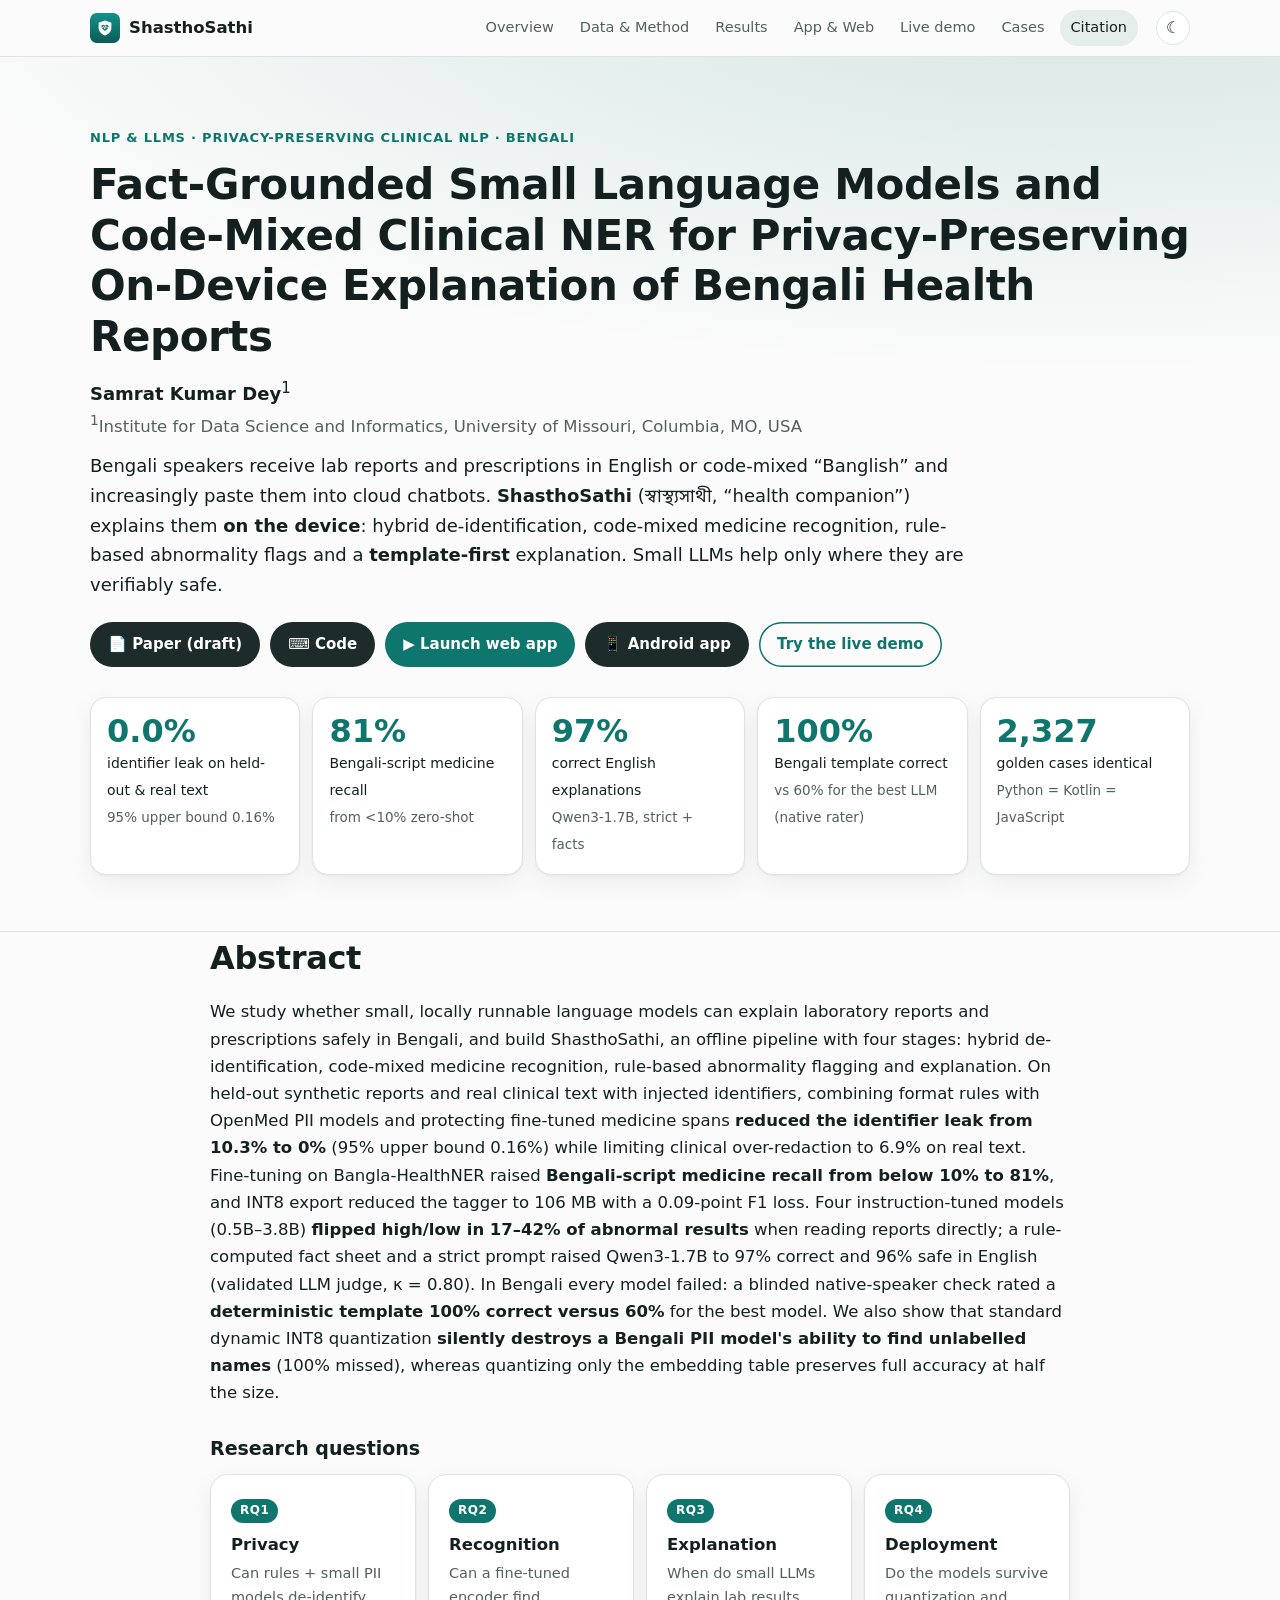
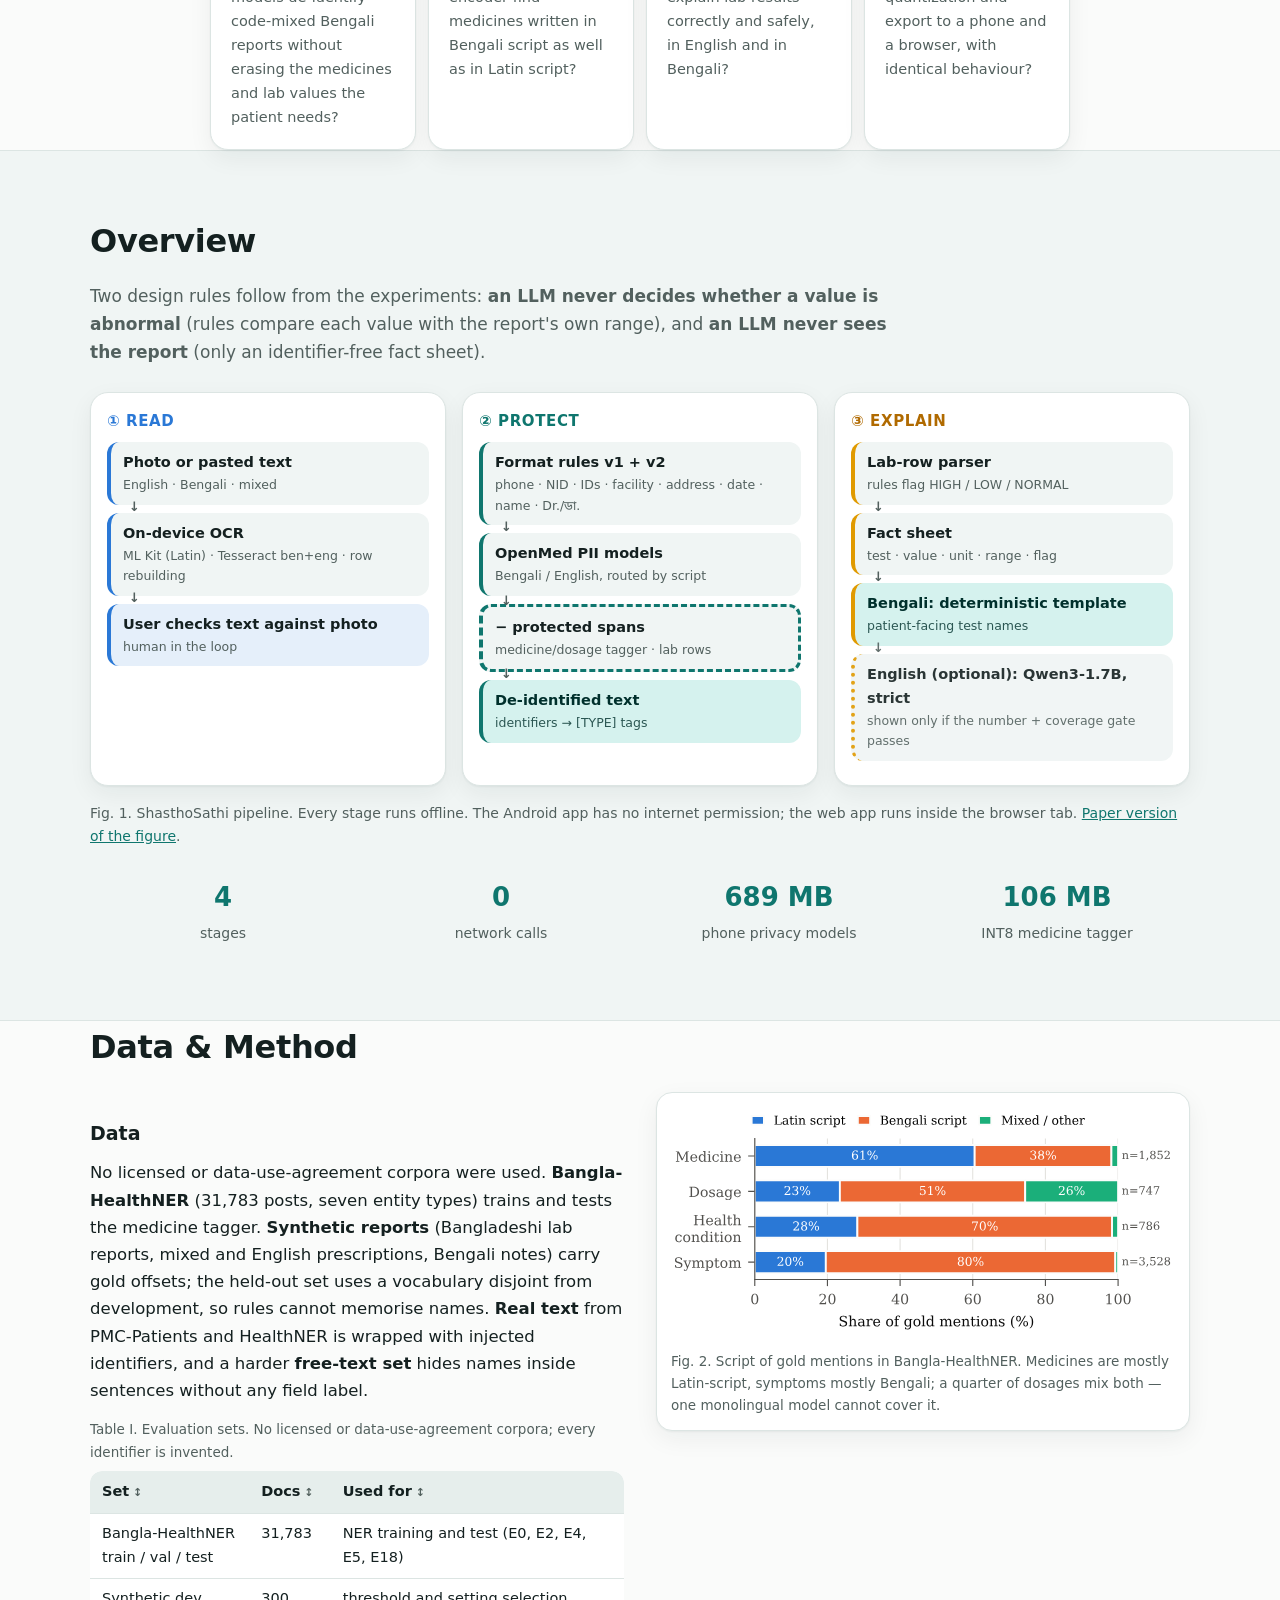
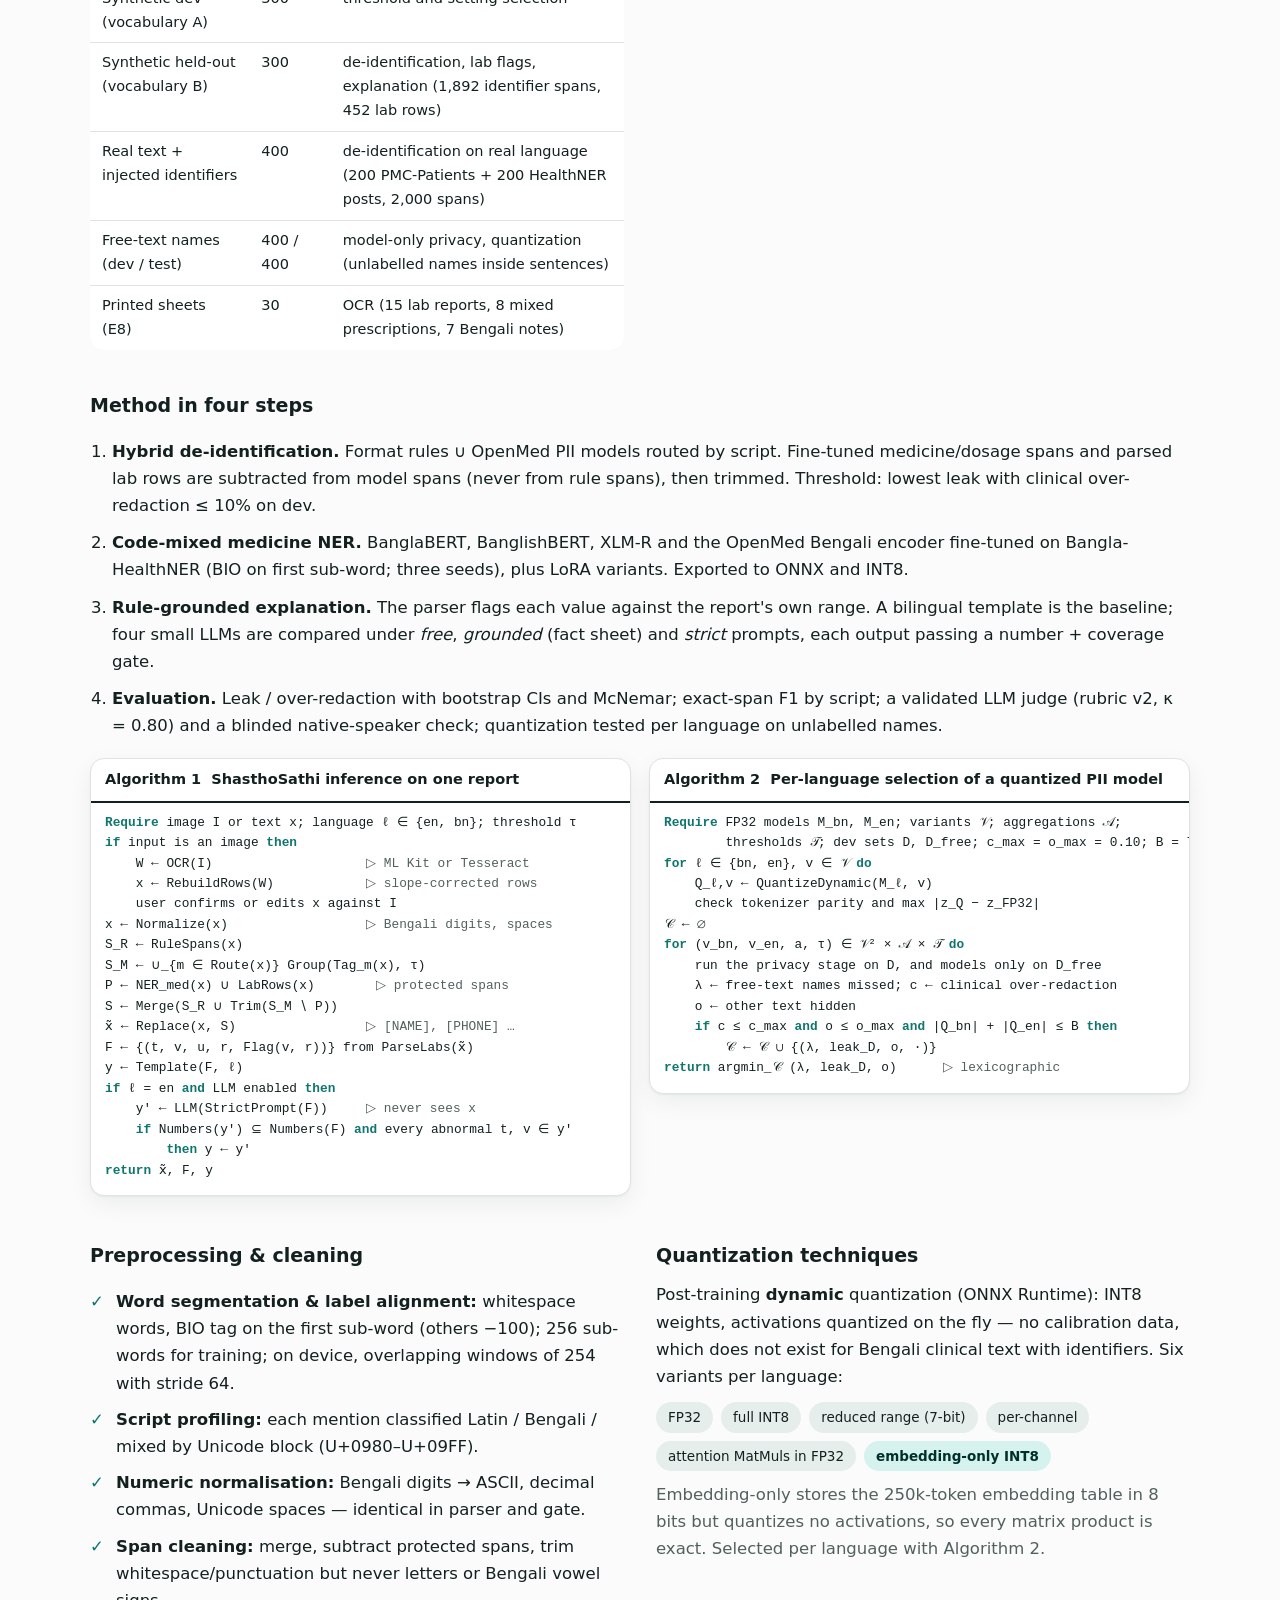
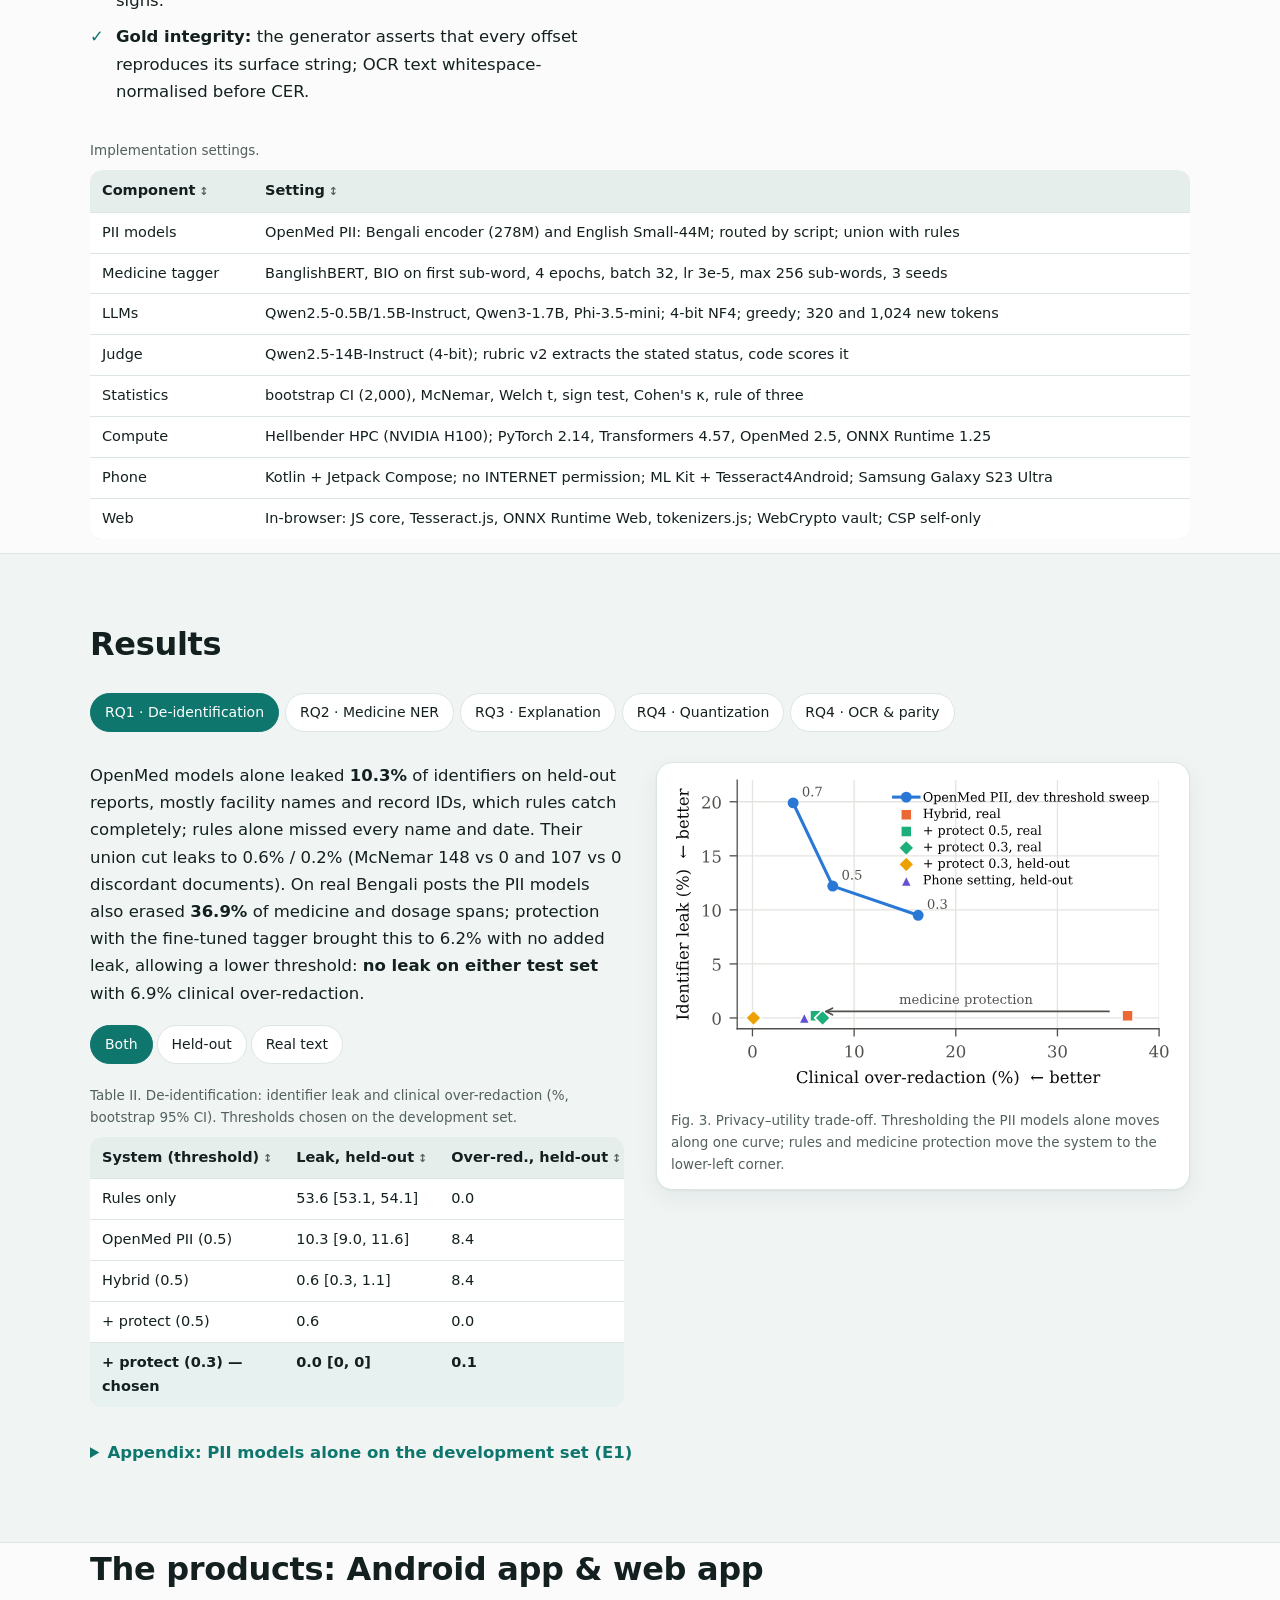
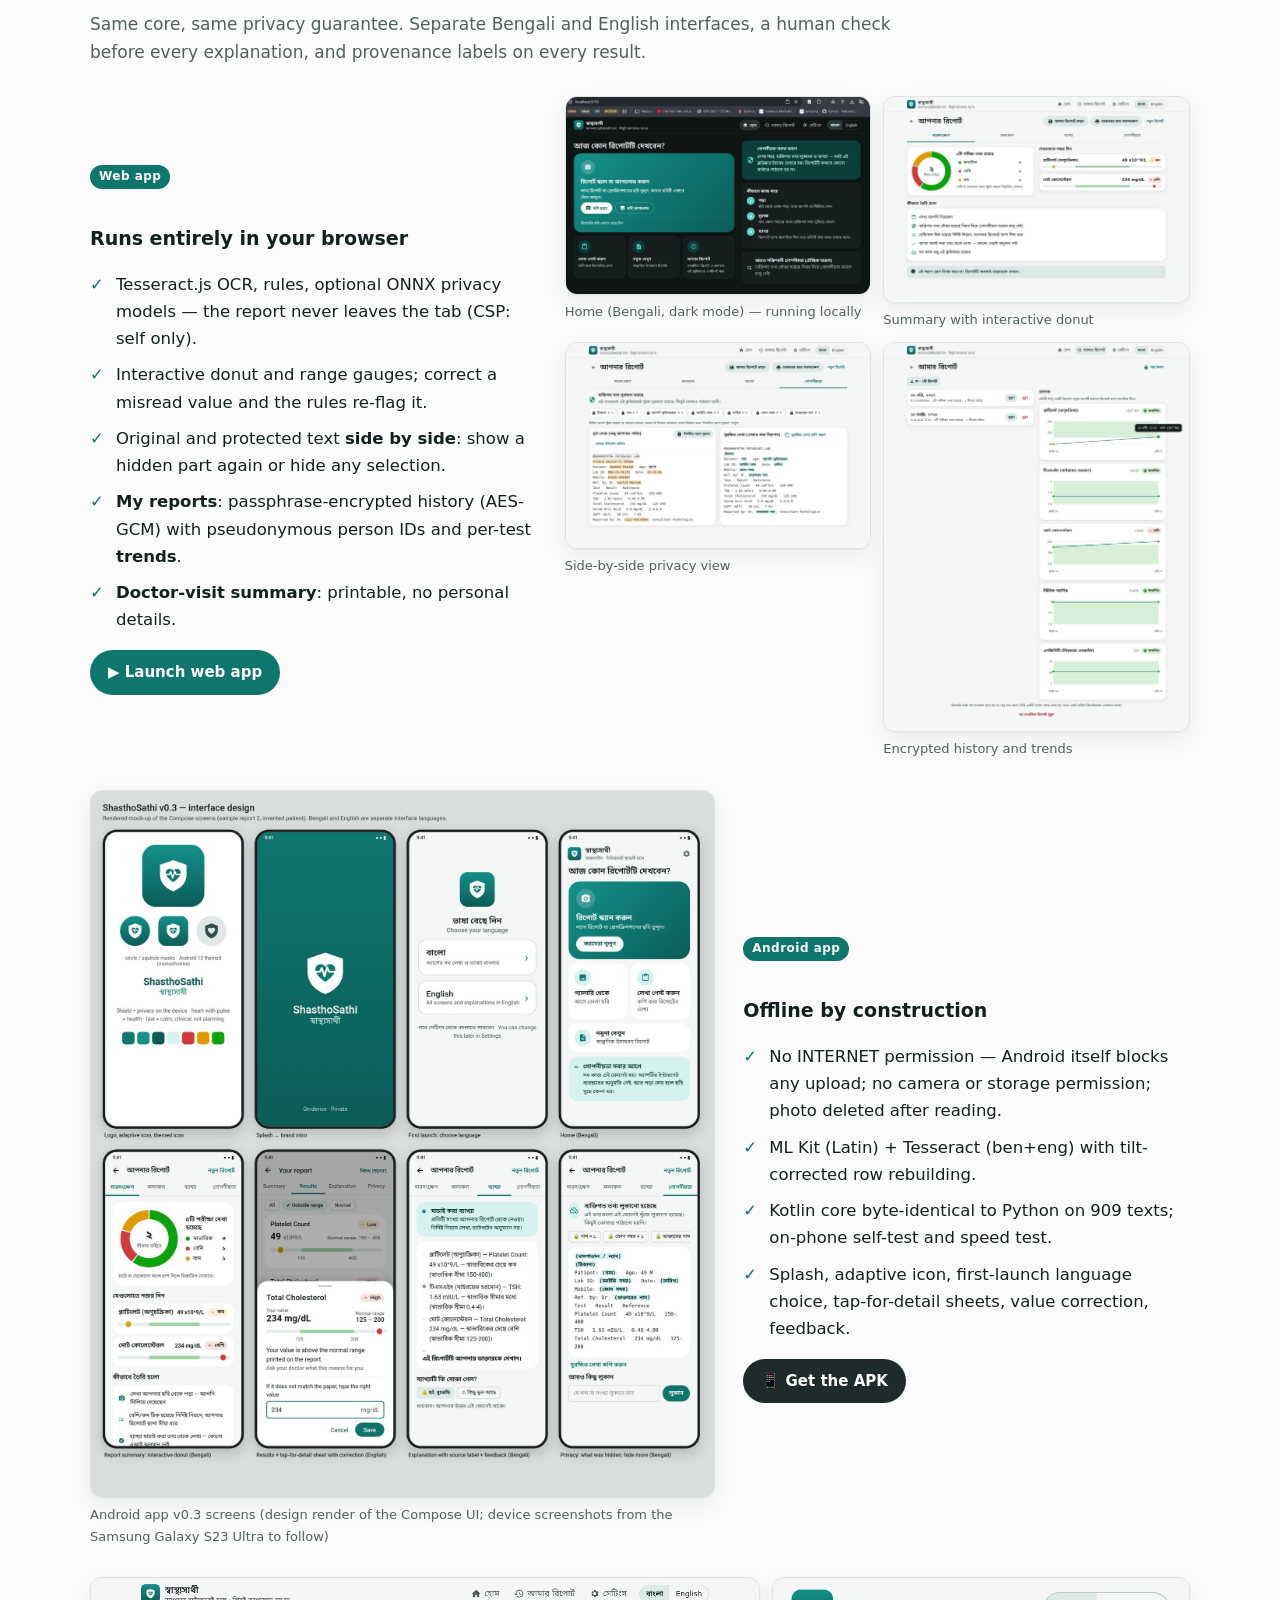
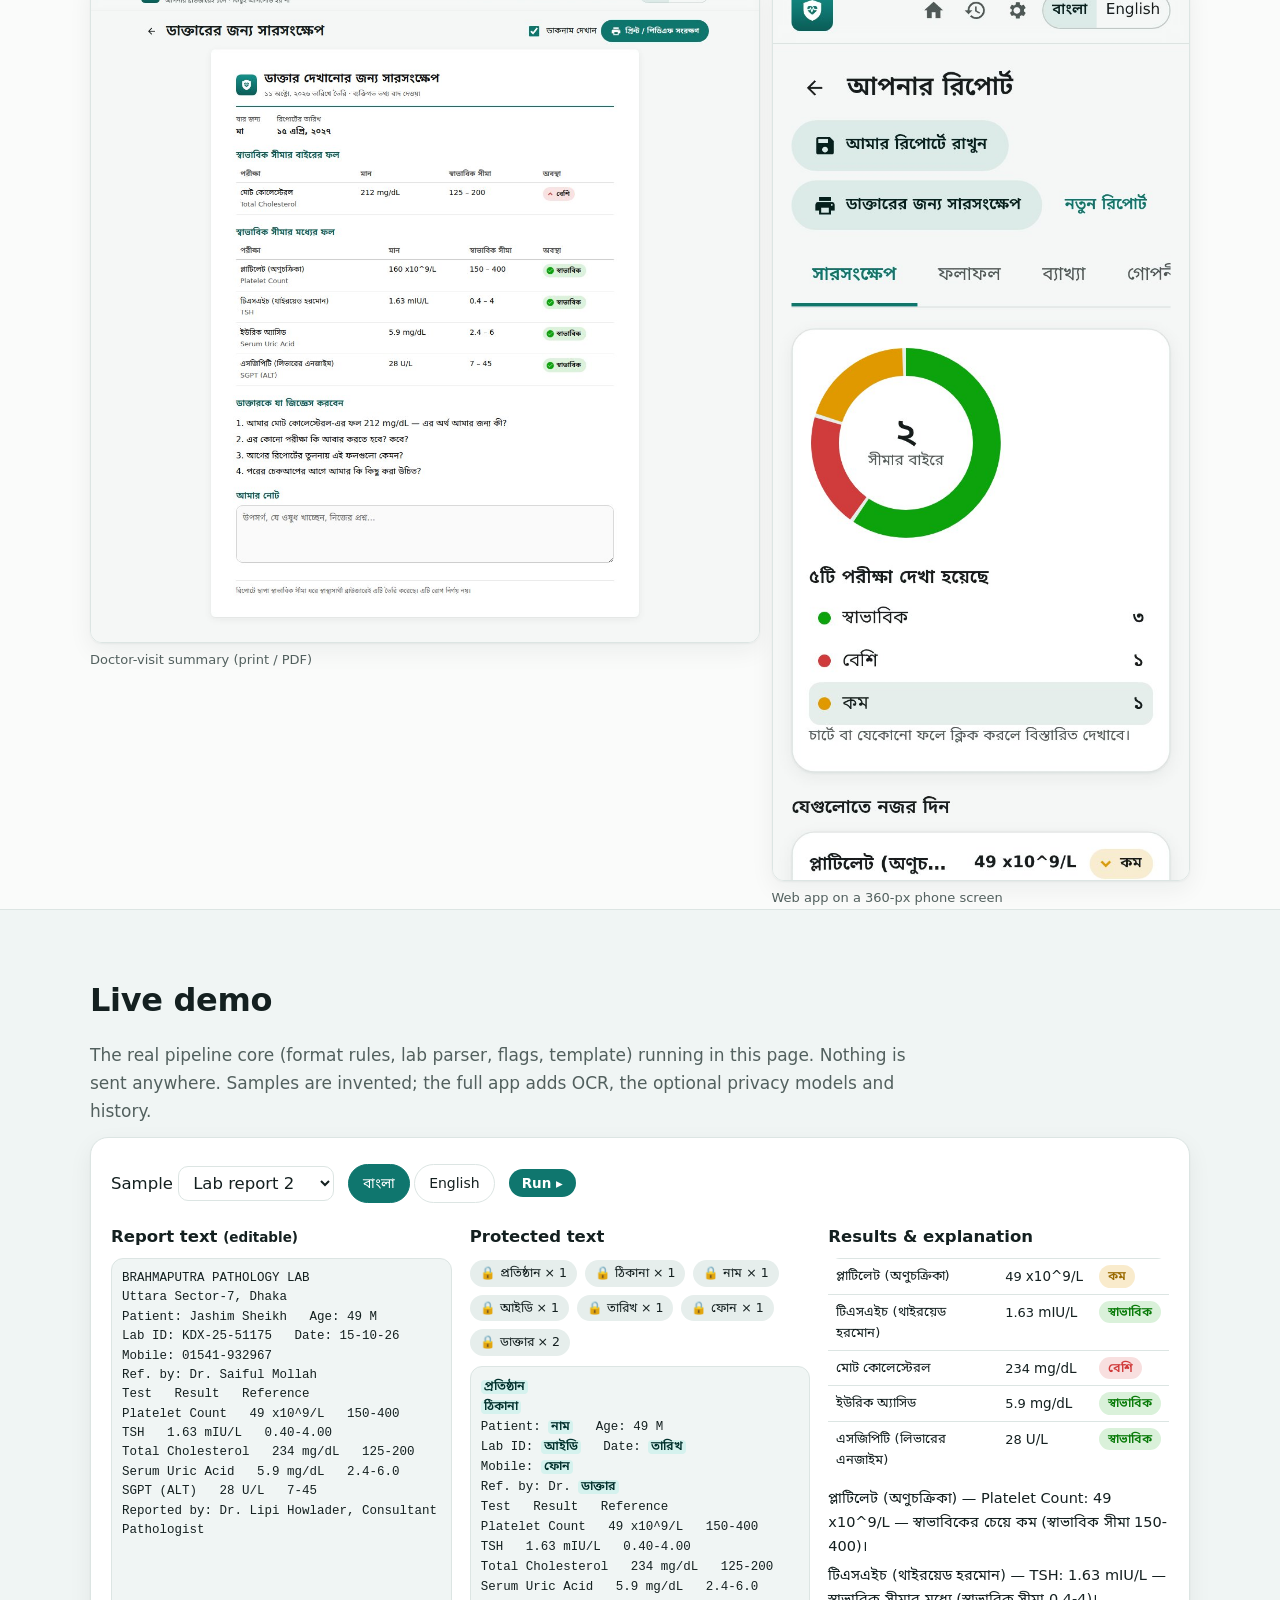
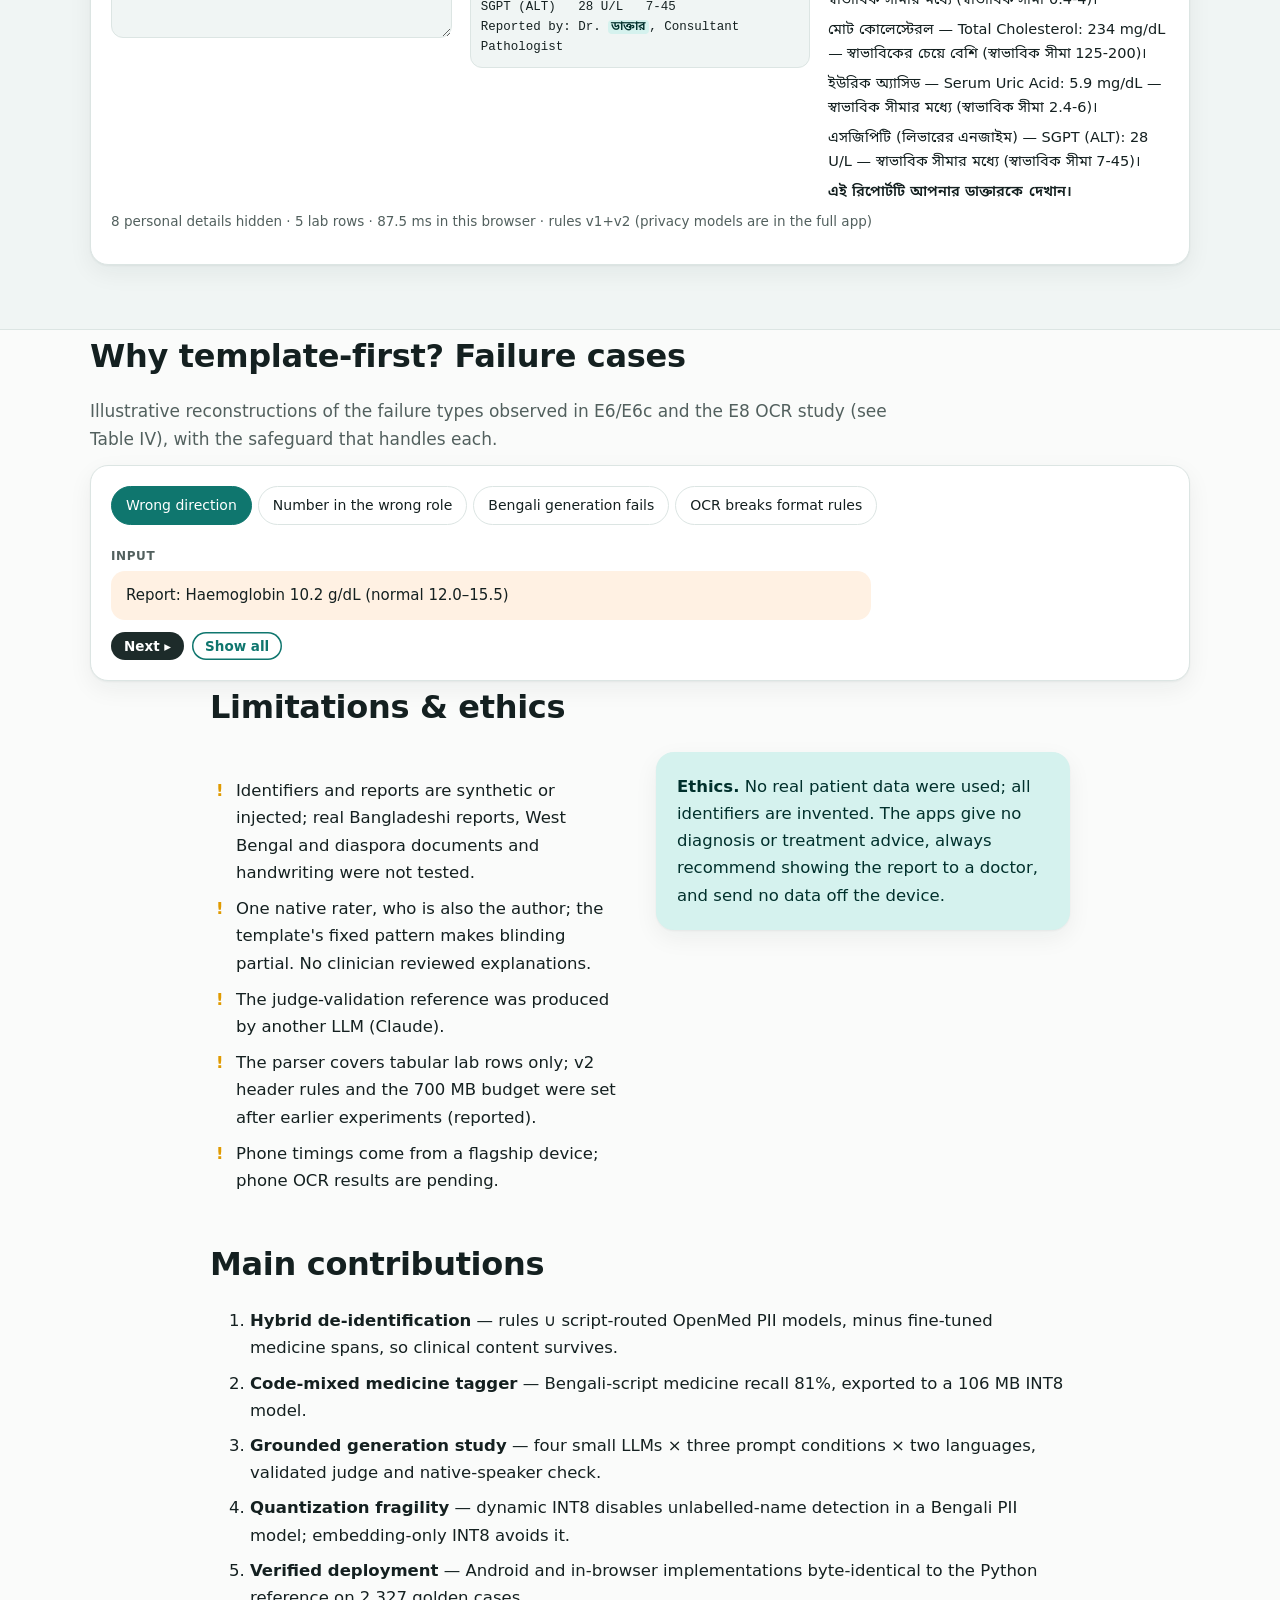
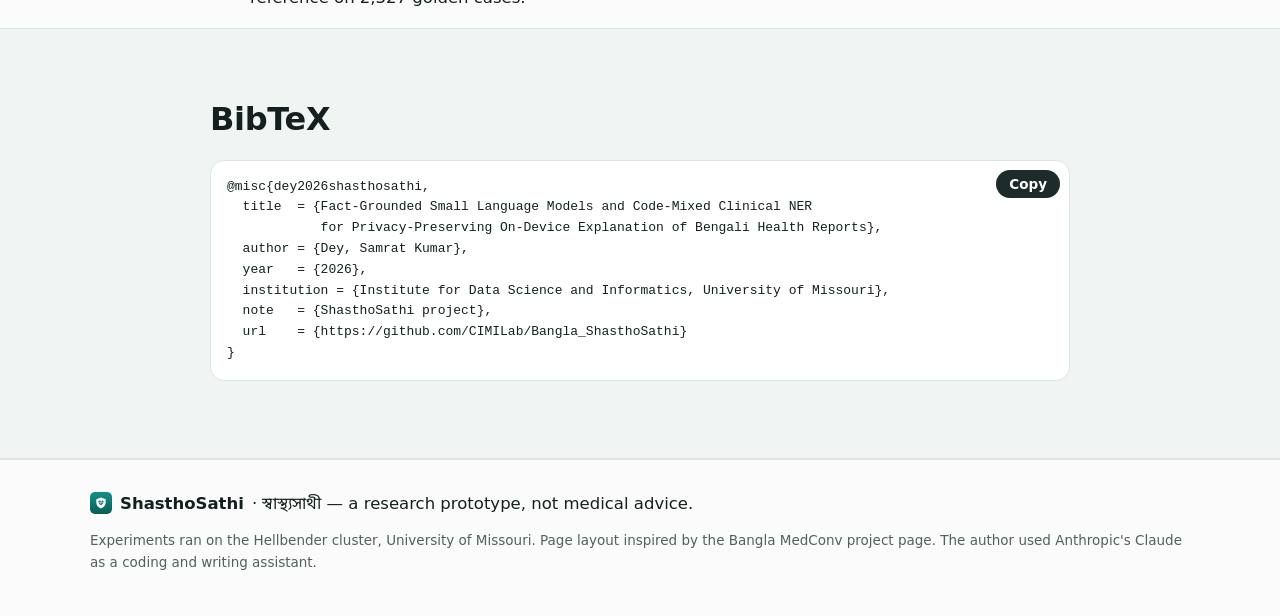
==== commit a214effc: "Add files via upload" ====
--- a/index.html
+++ b/index.html
@@ -8,7 +8,7 @@
 <meta name="keywords" content="Bengali NLP, code-mixed NER, de-identification, small language models, grounded generation, LLM-as-a-judge, quantization, on-device, ONNX, health literacy">
 <meta property="og:title" content="ShasthoSathi — on-device explanation of Bengali health reports">
 <meta property="og:description" content="Rules decide, encoders recognise, templates speak: what small LLMs can and cannot do for Bengali lab reports.">
-<meta property="og:image" content="https://cimilab.github.io/Bangla_SusthoSathi/assets/screens/web_summary.jpg">
+<meta property="og:image" content="https://cimilab.github.io/Bangla_ShasthoSathi/assets/screens/web_summary.jpg">
 <meta name="theme-color" content="#0F766E">
 <link rel="icon" href="assets/logo.svg" type="image/svg+xml">
 <link rel="stylesheet" href="css/site.css">
@@ -37,9 +37,9 @@
       rule-based abnormality flags and a <b>template-first</b> explanation. Small LLMs help only where they are verifiably safe.</p>
     <div class="buttons">
       <a class="btn" href="assets/paper_draft.pdf">📄 Paper (draft)</a>
-      <a class="btn" href="https://github.com/cimilab/Bangla_SusthoSathi">⌨ Code</a>
+      <a class="btn" href="https://github.com/CIMILab/Bangla_ShasthoSathi">⌨ Code</a>
       <a class="btn accent" href="app/">▶ Launch web app</a>
-      <a class="btn" href="https://github.com/cimilab/Bangla_SusthoSathi/releases">📱 Android app</a>
+      <a class="btn" href="https://github.com/CIMILab/Bangla_ShasthoSathi/releases">📱 Android app</a>
       <a class="btn ghost" href="#demo">Try the live demo</a>
     </div>
     <div class="counters">
@@ -275,7 +275,7 @@
         <li>ML Kit (Latin) + Tesseract (ben+eng) with tilt-corrected row rebuilding.</li>
         <li>Kotlin core byte-identical to Python on 909 texts; on-phone self-test and speed test.</li>
         <li>Splash, adaptive icon, first-launch language choice, tap-for-detail sheets, value correction, feedback.</li></ul>
-      <a class="btn" href="https://github.com/cimilab/Bangla_SusthoSathi/releases">📱 Get the APK</a></div>
+      <a class="btn" href="https://github.com/CIMILab/Bangla_ShasthoSathi/releases">📱 Get the APK</a></div>
     <div class="shots one">
       <figure><img src="assets/screens/app_design_render.jpg" alt="Android app screens" data-zoom><figcaption>Android app v0.3 screens (design render of the Compose UI; device screenshots from the Samsung Galaxy S23 Ultra to follow)</figcaption></figure>
     </div>
@@ -351,7 +351,7 @@
   year   = {2026},
   institution = {Institute for Data Science and Informatics, University of Missouri},
   note   = {ShasthoSathi project},
-  url    = {https://github.com/cimilab/Bangla_SusthoSathi}
+  url    = {https://github.com/CIMILab/Bangla_ShasthoSathi}
 }</pre></div>
   </div>
 </section>
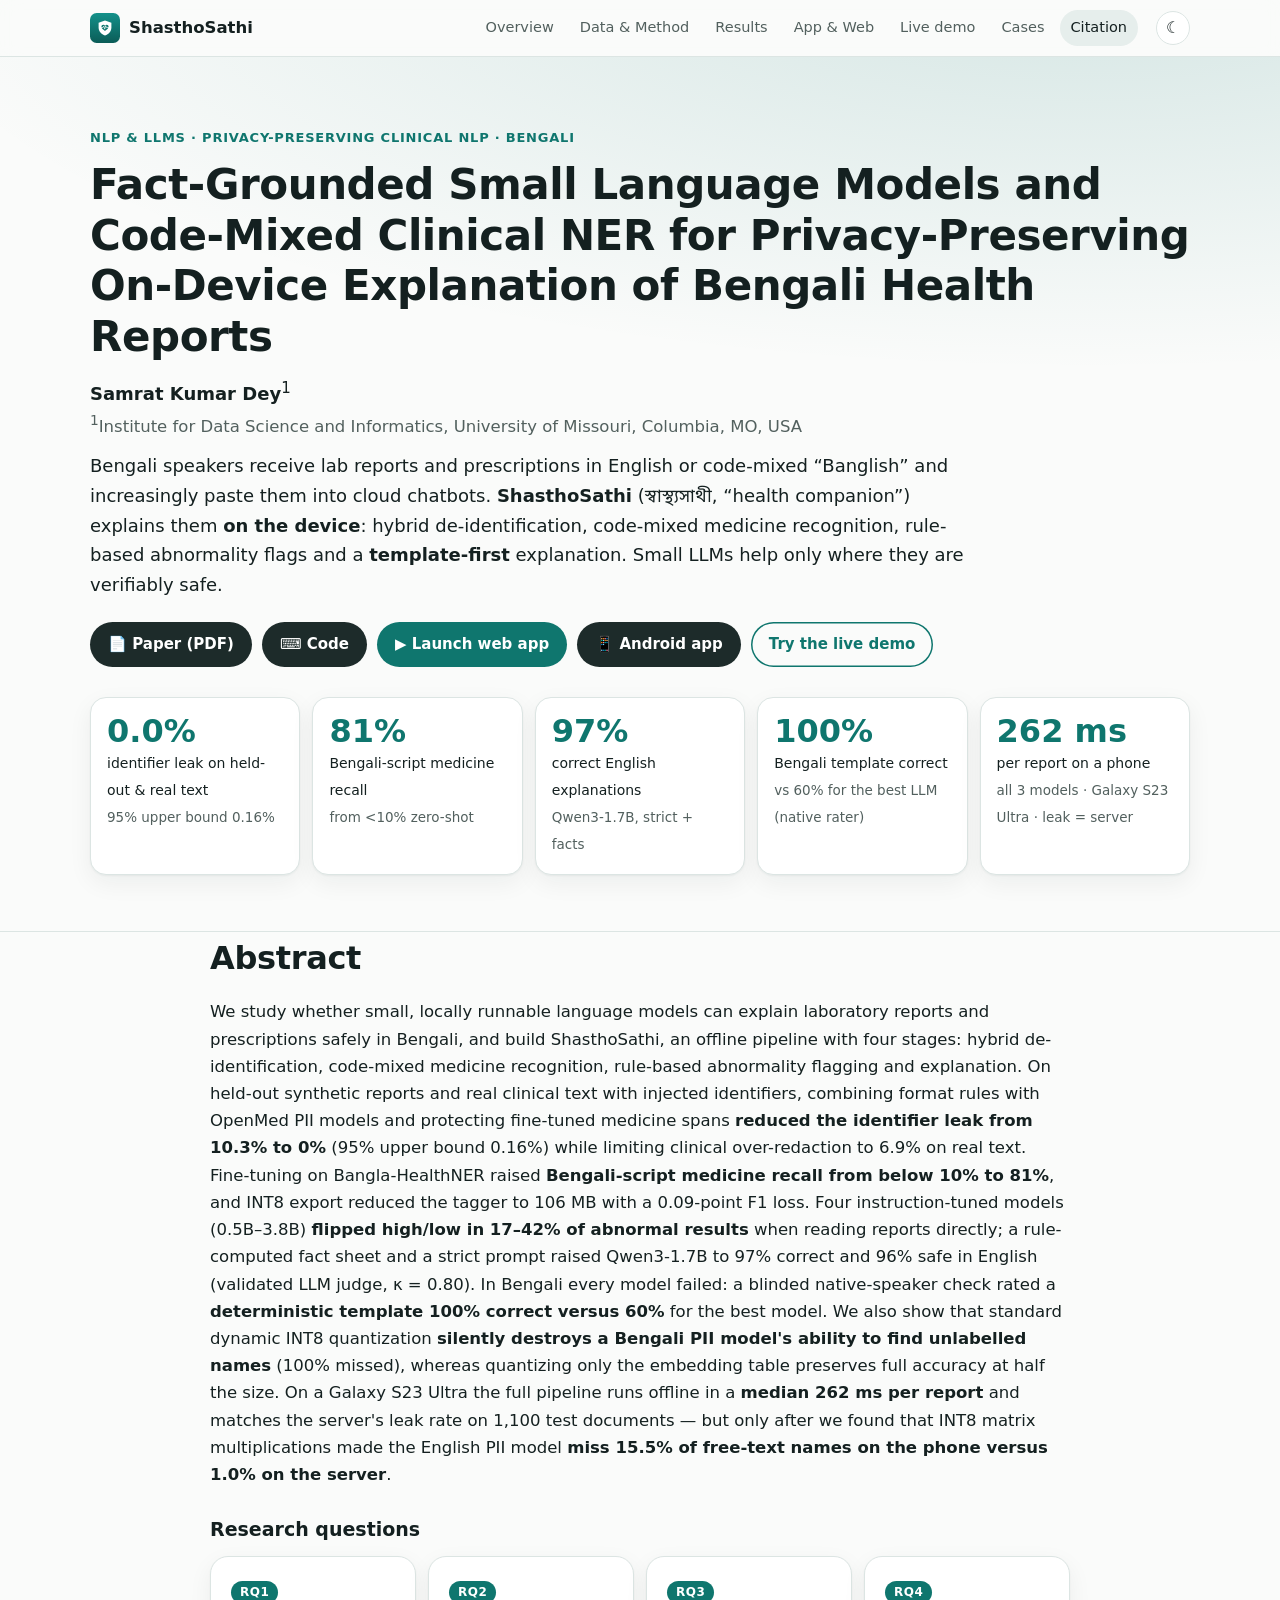
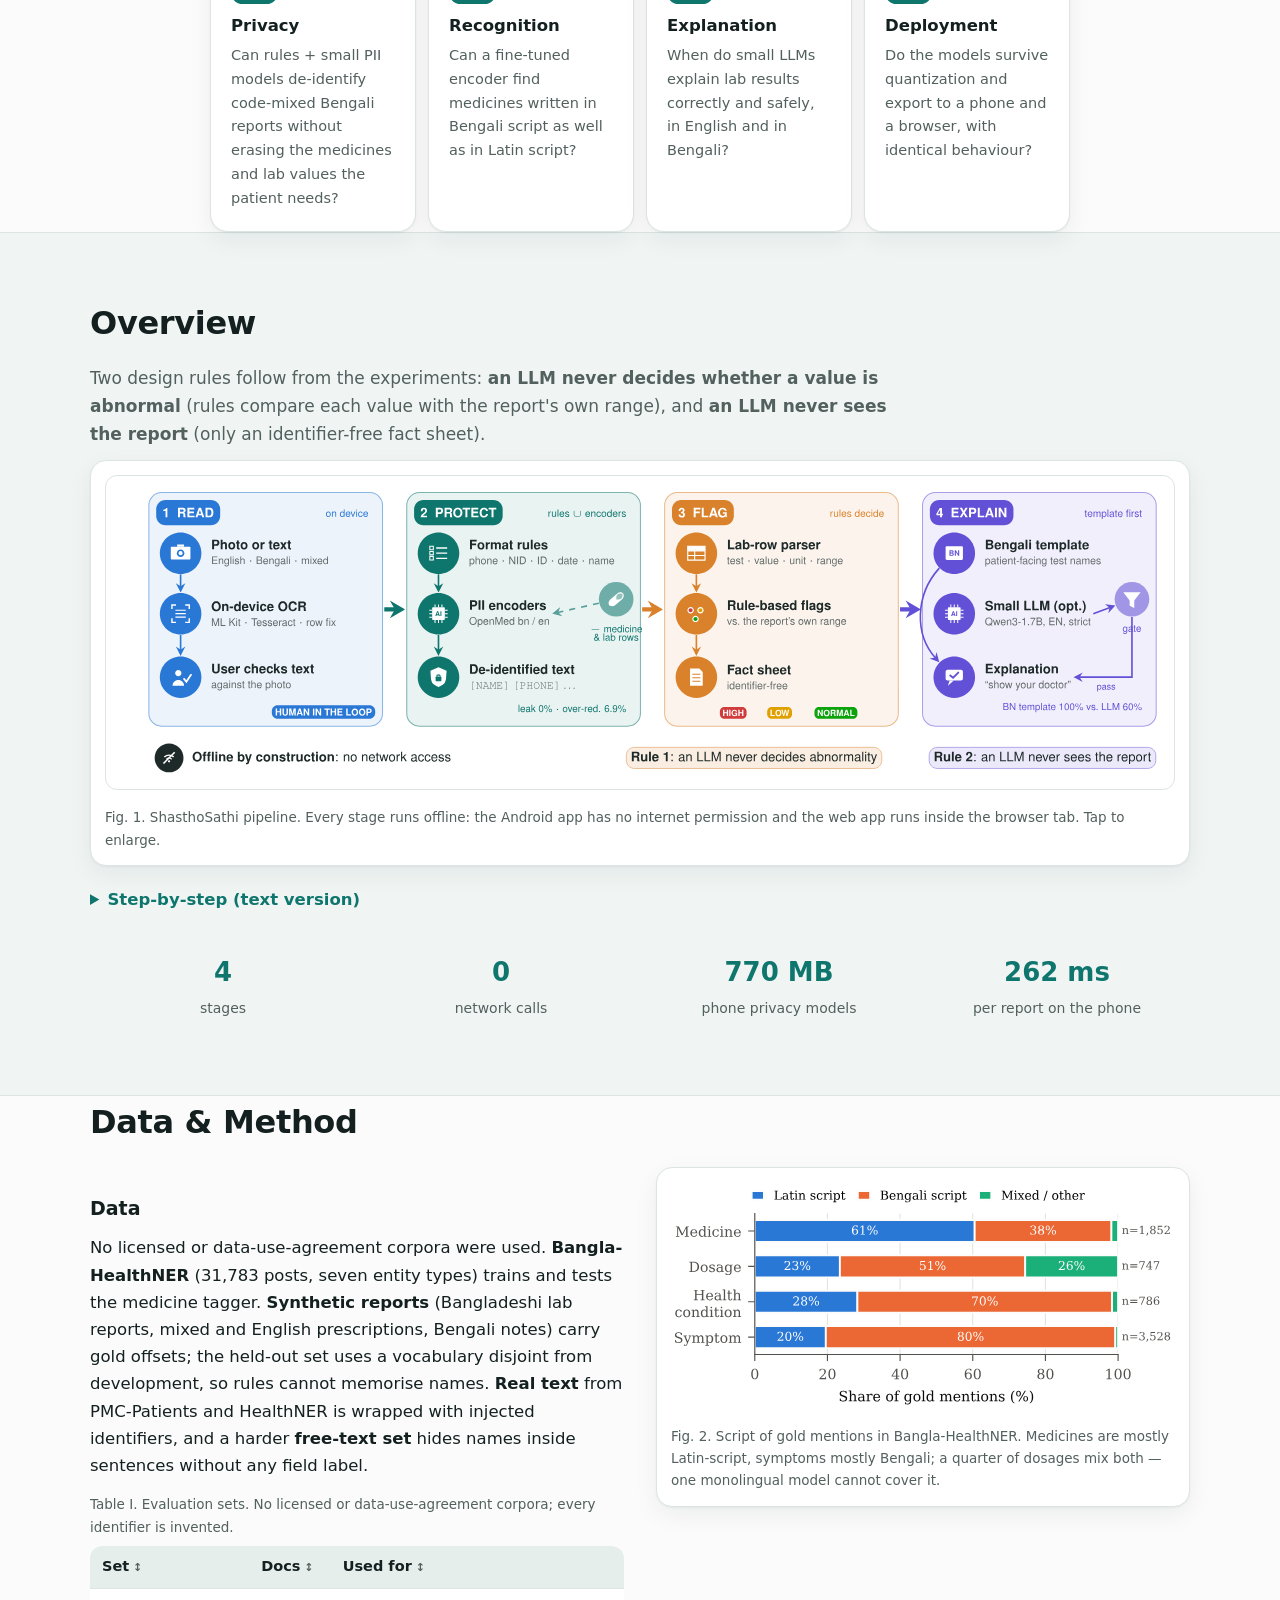
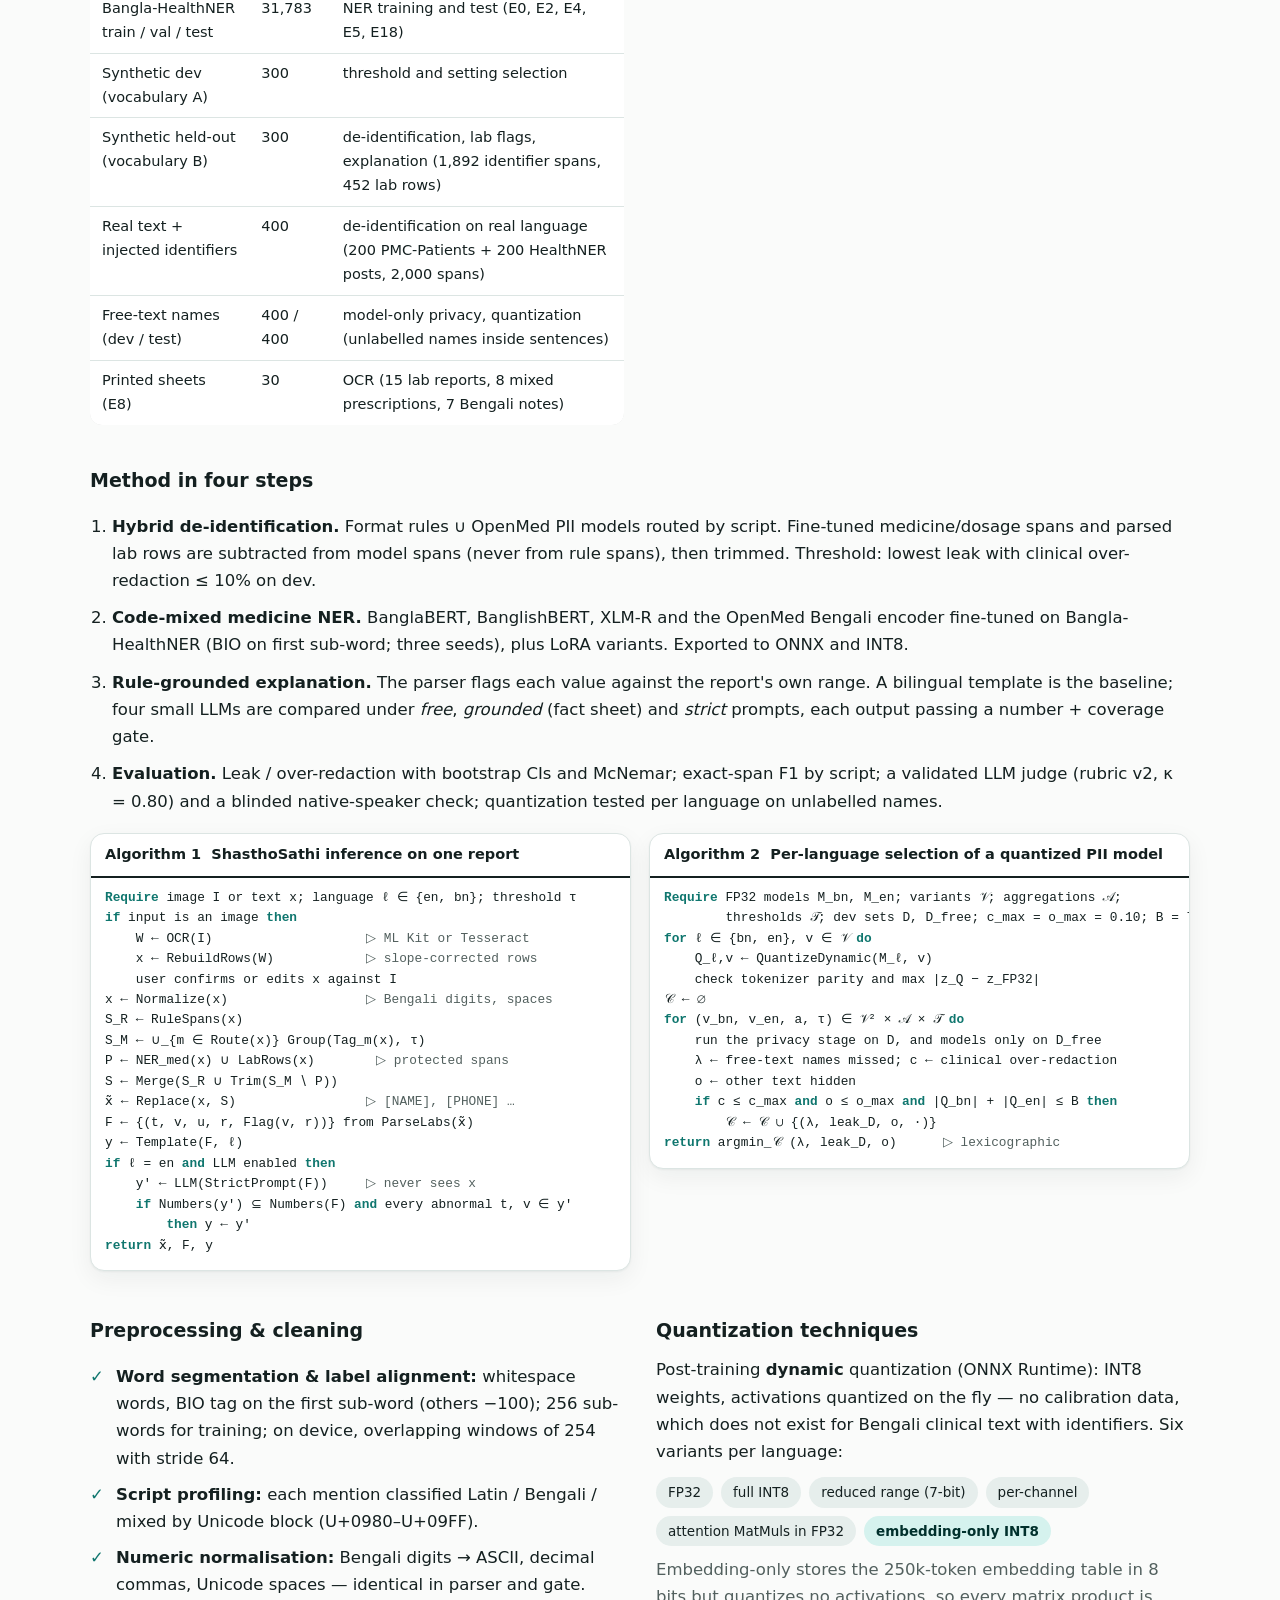
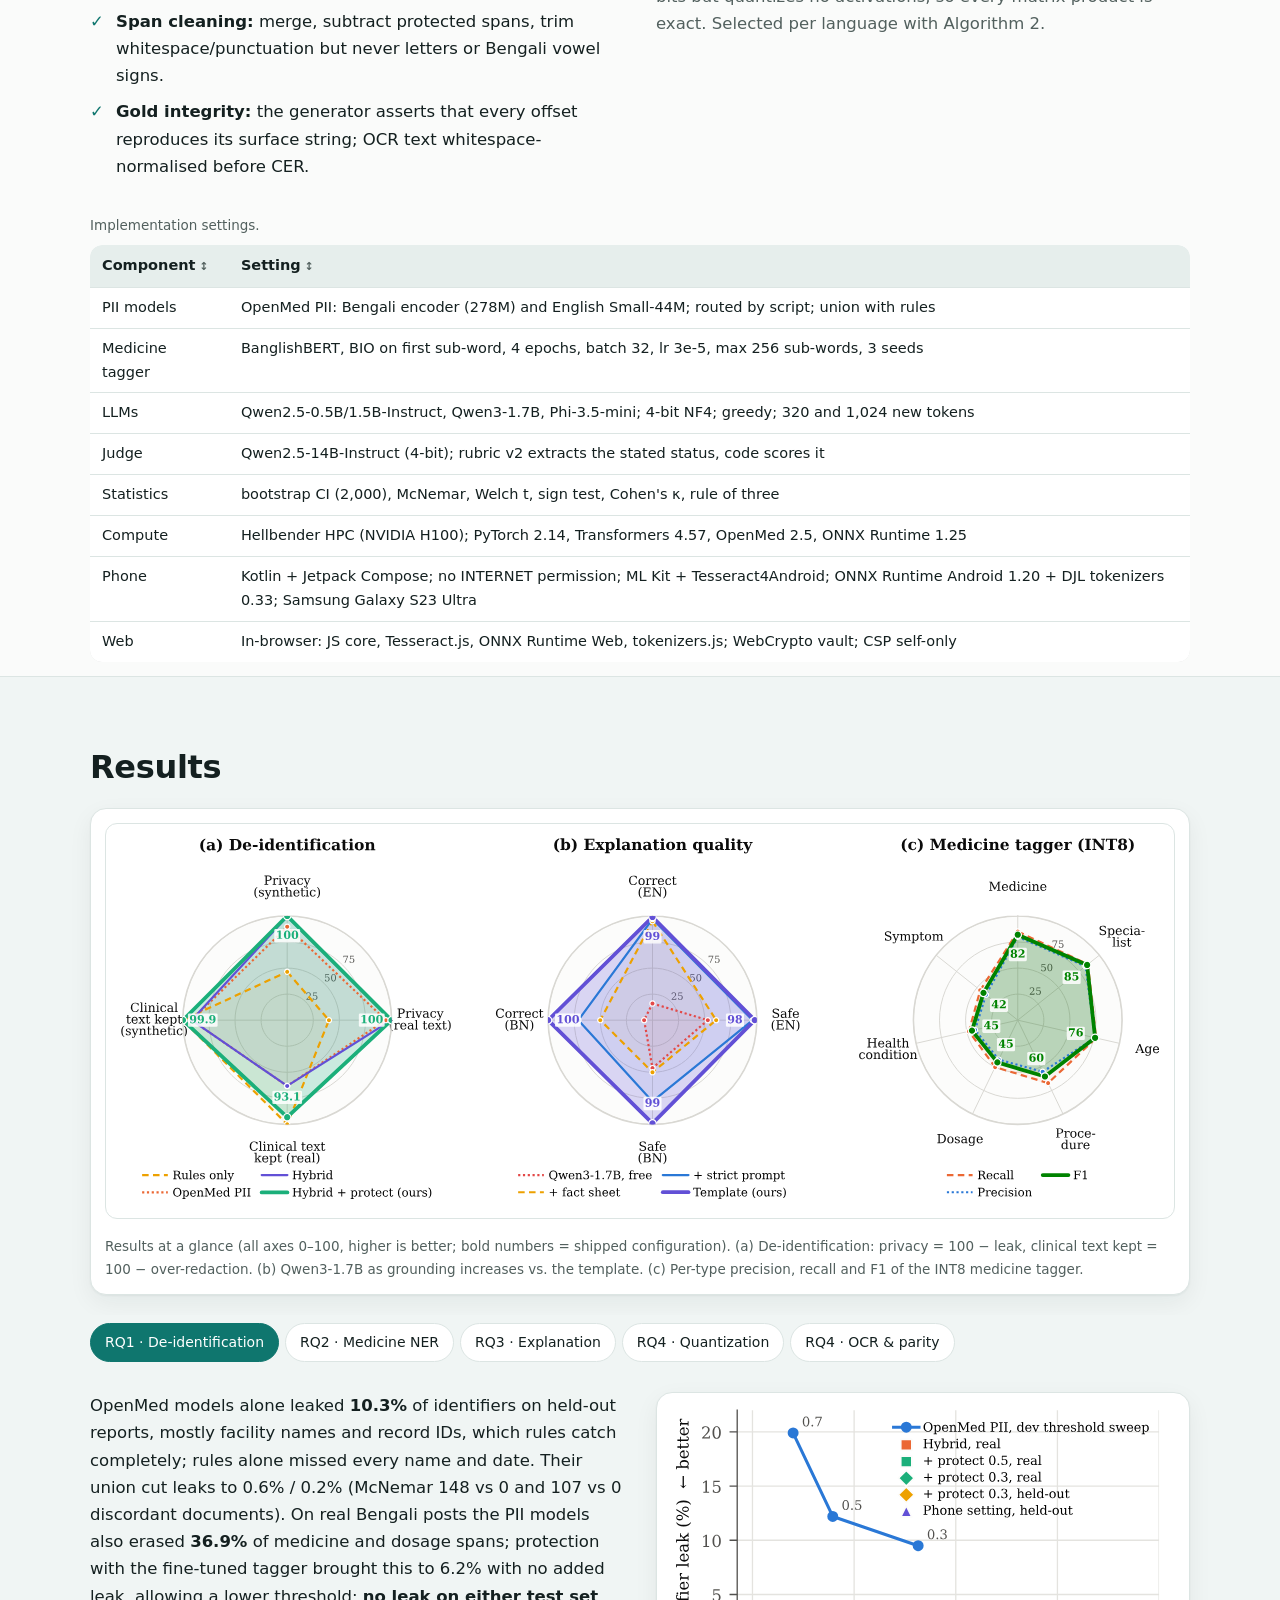
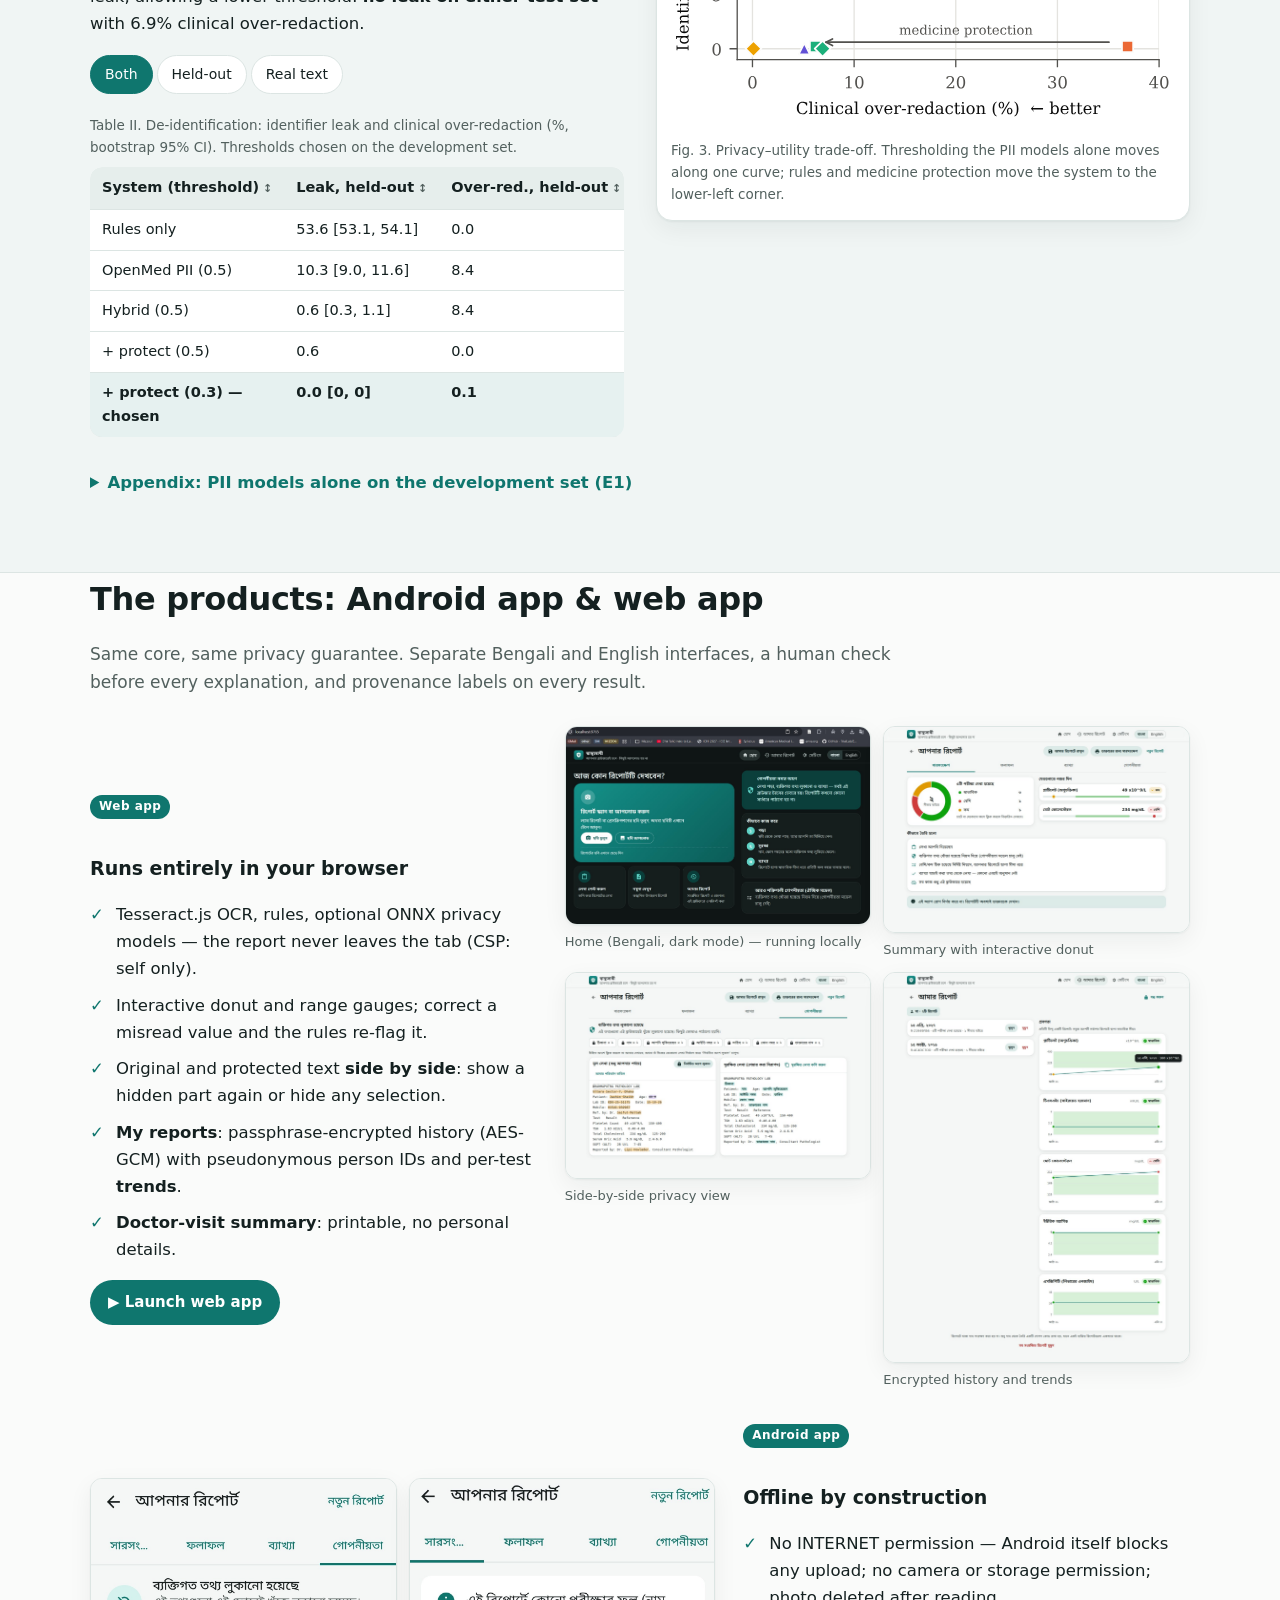
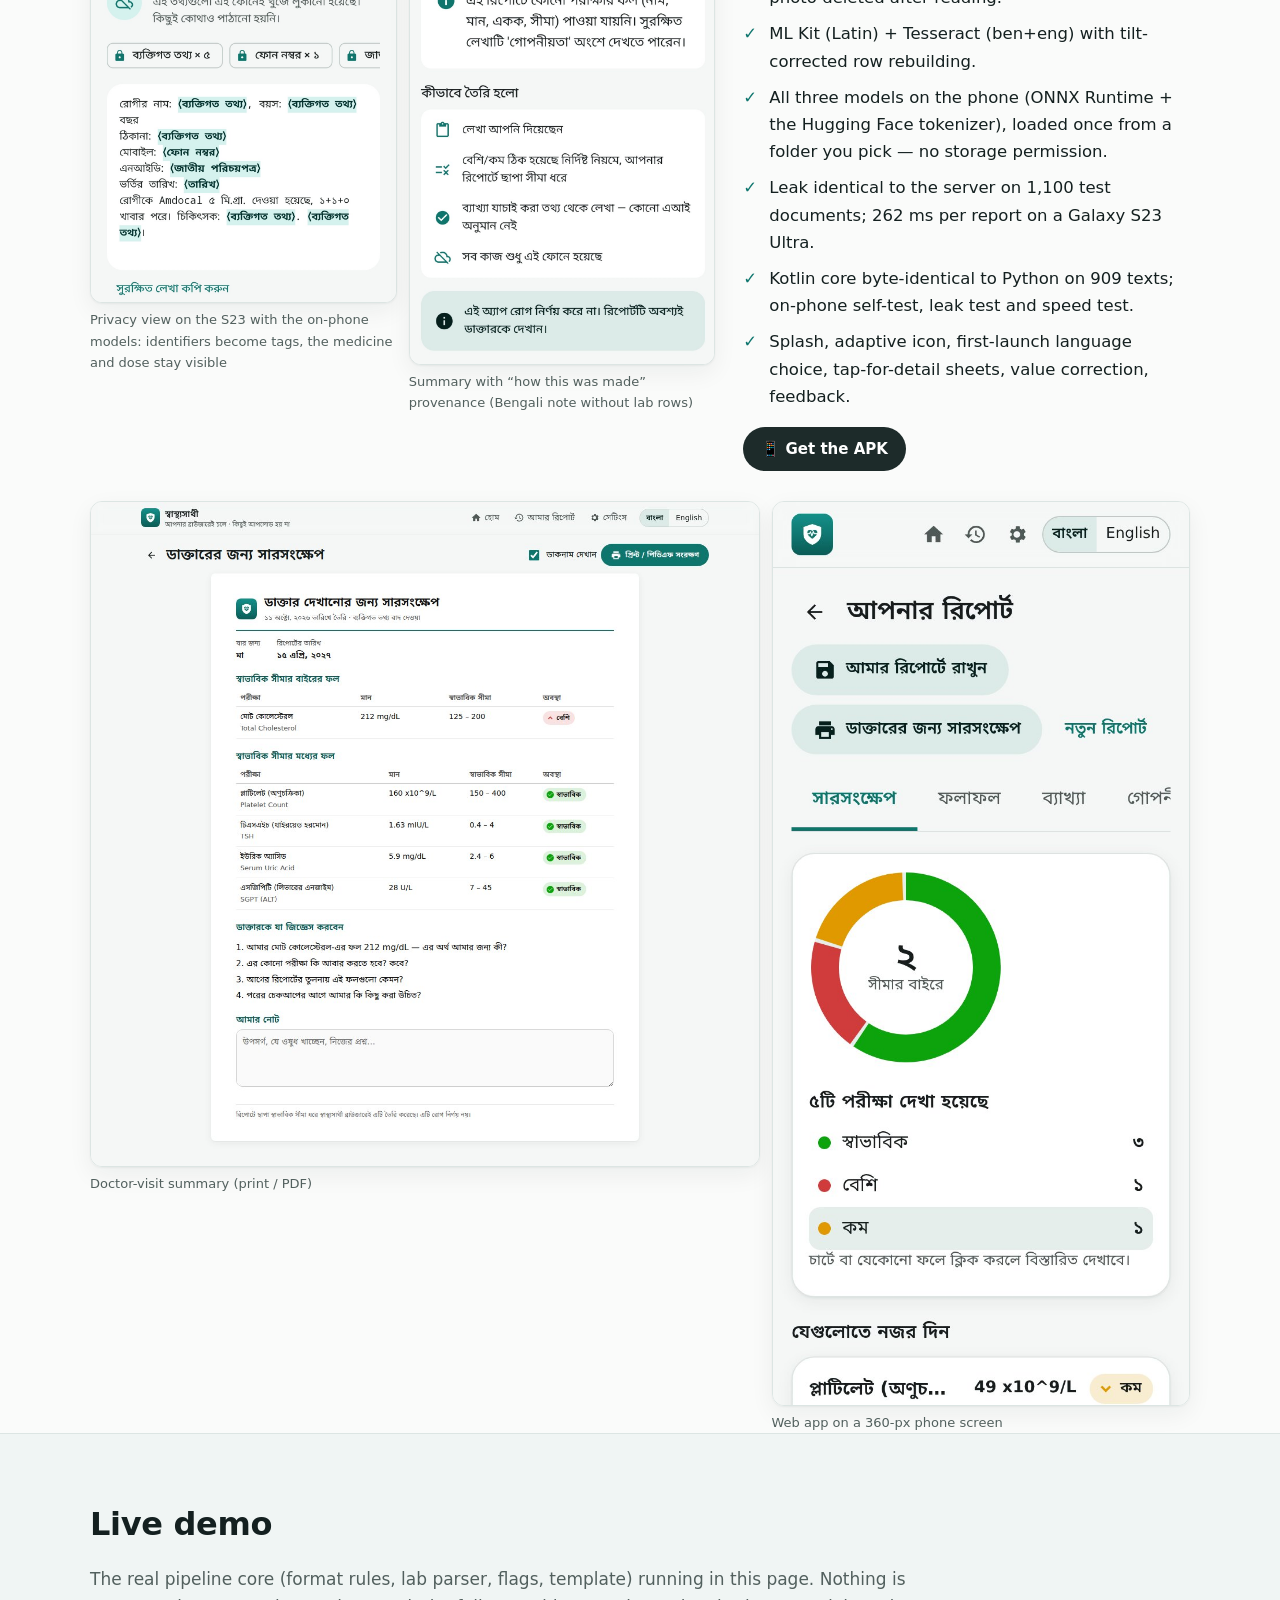
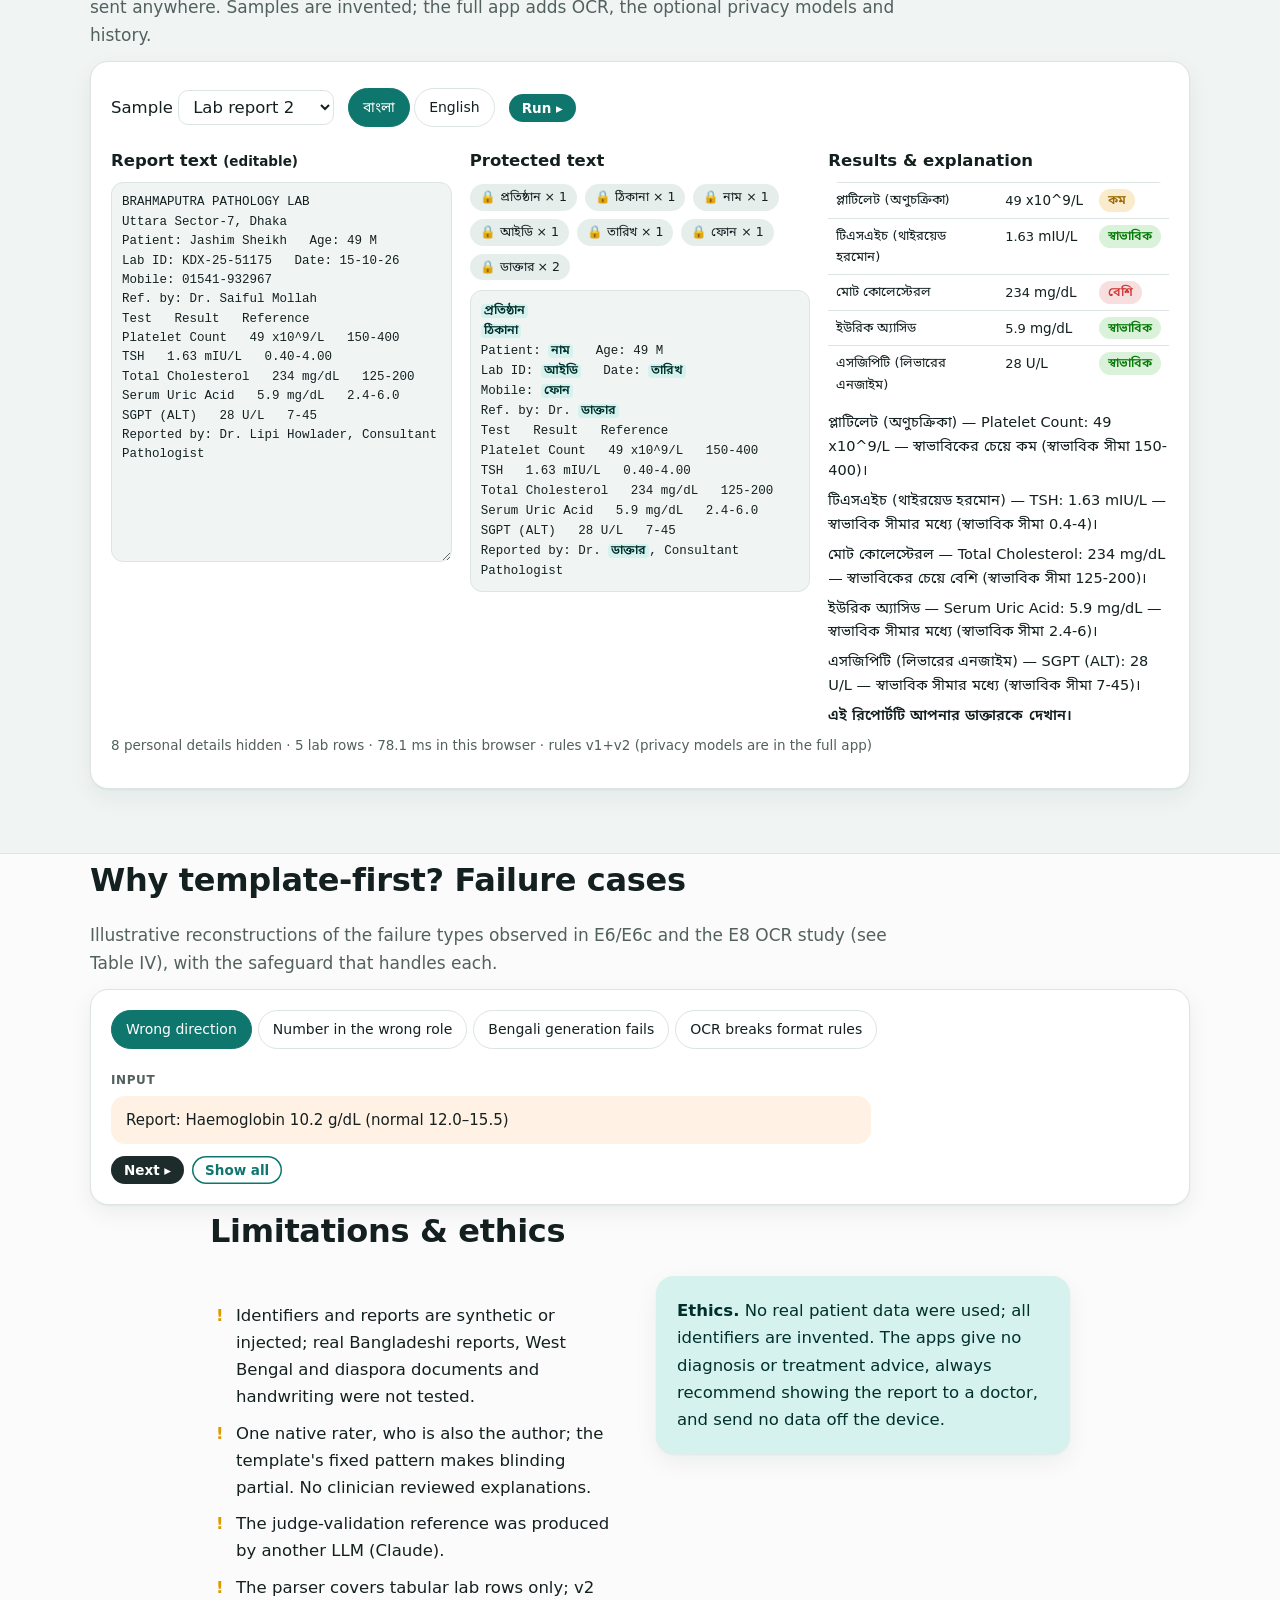
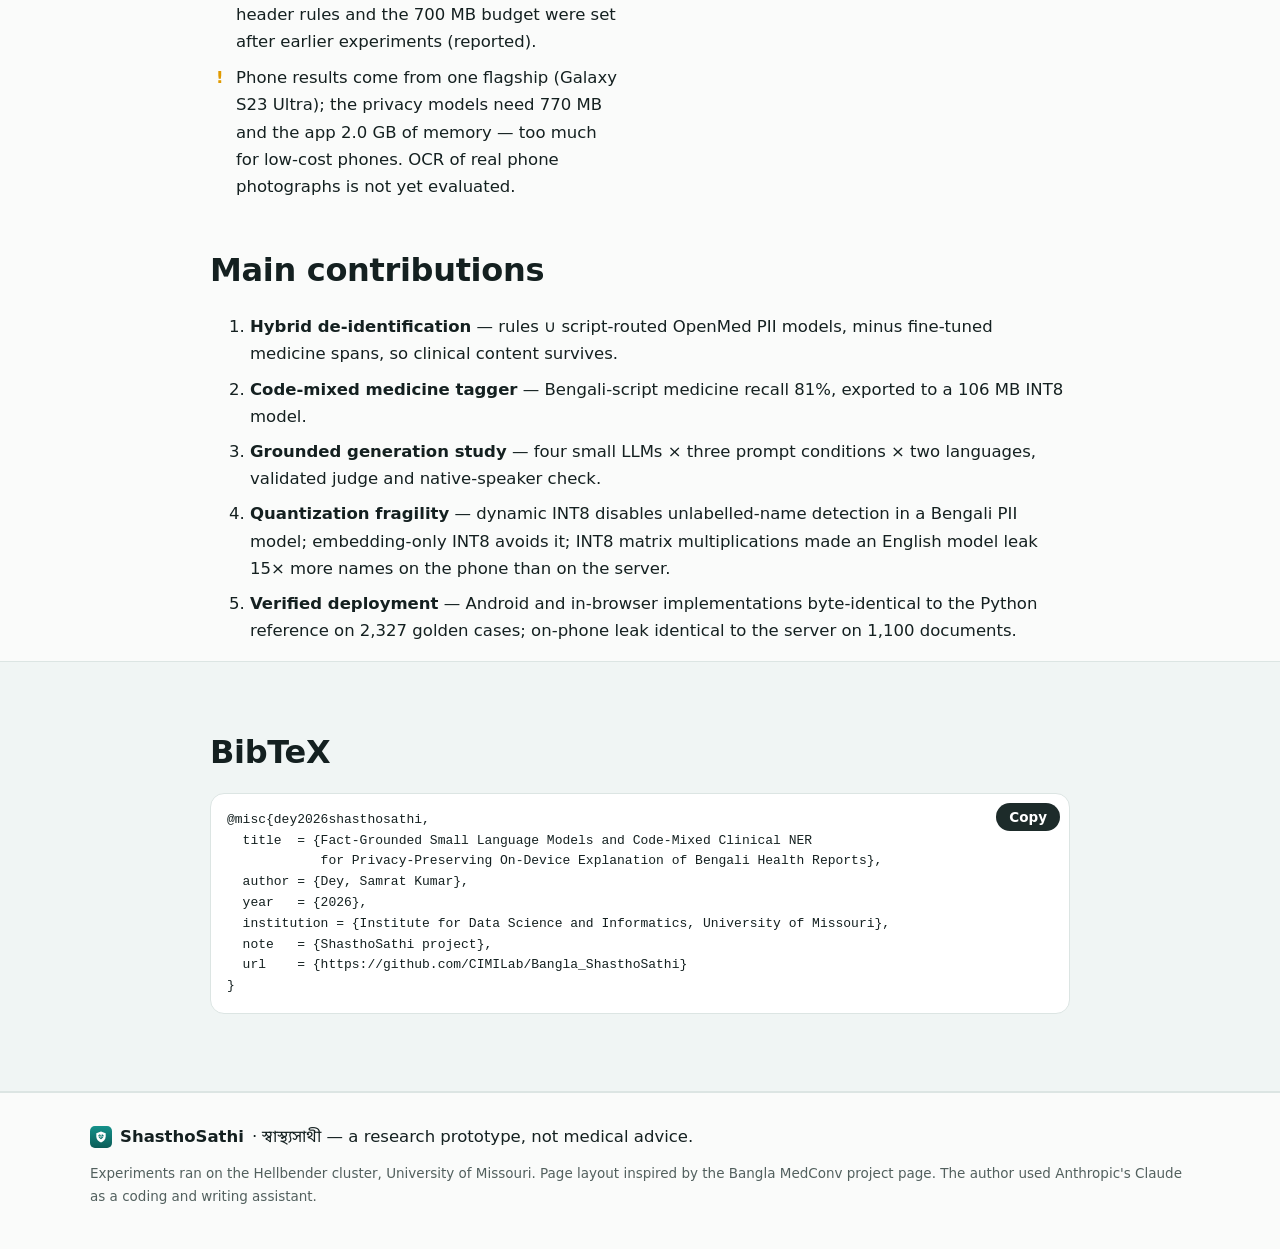
==== commit 278655bf: "Fix: remove nested copy; add new index.html, assets and final paper PDF" ====
--- a/index.html
+++ b/index.html
@@ -36,7 +36,7 @@
       <b>ShasthoSathi</b> (স্বাস্থ্যসাথী, “health companion”) explains them <b>on the device</b>: hybrid de-identification, code-mixed medicine recognition,
       rule-based abnormality flags and a <b>template-first</b> explanation. Small LLMs help only where they are verifiably safe.</p>
     <div class="buttons">
-      <a class="btn" href="assets/paper_draft.pdf">📄 Paper (draft)</a>
+      <a class="btn" href="assets/ShasthoSathi_paper.pdf">📄 Paper (PDF)</a>
       <a class="btn" href="https://github.com/CIMILab/Bangla_ShasthoSathi">⌨ Code</a>
       <a class="btn accent" href="app/">▶ Launch web app</a>
       <a class="btn" href="https://github.com/CIMILab/Bangla_ShasthoSathi/releases">📱 Android app</a>
@@ -47,7 +47,7 @@
       <div class="ctr"><b data-count="81" data-suffix="%">0</b><span>Bengali-script medicine recall<br><small>from &lt;10% zero-shot</small></span></div>
       <div class="ctr"><b data-count="97" data-suffix="%">0</b><span>correct English explanations<br><small>Qwen3-1.7B, strict + facts</small></span></div>
       <div class="ctr"><b data-count="100" data-suffix="%">0</b><span>Bengali template correct<br><small>vs 60% for the best LLM (native rater)</small></span></div>
-      <div class="ctr"><b data-count="2327">0</b><span>golden cases identical<br><small>Python = Kotlin = JavaScript</small></span></div>
+      <div class="ctr"><b data-count="262" data-suffix=" ms">0</b><span>per report on a phone<br><small>all 3 models · Galaxy S23 Ultra · leak = server</small></span></div>
     </div>
   </div>
 </header>
@@ -61,7 +61,8 @@
   Fine-tuning on Bangla-HealthNER raised <b>Bengali-script medicine recall from below 10% to 81%</b>, and INT8 export reduced the tagger to 106 MB with a 0.09-point F1 loss.
   Four instruction-tuned models (0.5B–3.8B) <b>flipped high/low in 17–42% of abnormal results</b> when reading reports directly; a rule-computed fact sheet and a strict prompt raised Qwen3-1.7B to 97% correct and 96% safe in English (validated LLM judge, κ = 0.80).
   In Bengali every model failed: a blinded native-speaker check rated a <b>deterministic template 100% correct versus 60%</b> for the best model.
-  We also show that standard dynamic INT8 quantization <b>silently destroys a Bengali PII model's ability to find unlabelled names</b> (100% missed), whereas quantizing only the embedding table preserves full accuracy at half the size.</p>
+  We also show that standard dynamic INT8 quantization <b>silently destroys a Bengali PII model's ability to find unlabelled names</b> (100% missed), whereas quantizing only the embedding table preserves full accuracy at half the size.
+  On a Galaxy S23 Ultra the full pipeline runs offline in a <b>median 262 ms per report</b> and matches the server's leak rate on 1,100 test documents — but only after we found that INT8 matrix multiplications made the English PII model <b>miss 15.5% of free-text names on the phone versus 1.0% on the server</b>.</p>
 
   <h3>Research questions</h3>
   <div class="rq">
@@ -77,6 +78,9 @@
   <div class="wrap">
     <h2>Overview</h2>
     <p class="sub">Two design rules follow from the experiments: <b>an LLM never decides whether a value is abnormal</b> (rules compare each value with the report's own range), and <b>an LLM never sees the report</b> (only an identifier-free fact sheet).</p>
+    <figure class="fig wide"><img src="assets/figs/pipeline.svg" alt="ShasthoSathi pipeline in four stages: (1) Read — on-device OCR and a user check against the photo; (2) Protect — format rules and script-routed PII encoders, minus medicine and lab-row spans; (3) Flag — rules compare each value with the report's own range; (4) Explain — Bengali template by default, optional English LLM behind a number and coverage gate." data-zoom>
+      <figcaption>Fig. 1. ShasthoSathi pipeline. Every stage runs offline: the Android app has no internet permission and the web app runs inside the browser tab. Tap to enlarge.</figcaption></figure>
+    <details class="flowtext"><summary>Step-by-step (text version)</summary>
     <figure class="flow" aria-label="ShasthoSathi pipeline">
       <div class="lane read"><h4>① Read</h4>
         <div class="box">Photo or pasted text<small>English · Bengali · mixed</small></div>
@@ -92,11 +96,11 @@
         <div class="box">Fact sheet<small>test · value · unit · range · flag</small></div>
         <div class="box out">Bengali: deterministic template<small>patient-facing test names</small></div>
         <div class="box opt">English (optional): Qwen3-1.7B, strict<small>shown only if the number + coverage gate passes</small></div></div>
-      <figcaption>Fig. 1. ShasthoSathi pipeline. Every stage runs offline. The Android app has no internet permission; the web app runs inside the browser tab.
-        <a href="#" data-zoom="assets/figs/pipeline.svg">Paper version of the figure</a>.</figcaption>
+      
     </figure>
+    </details>
     <div class="stats">
-      <div><b>4</b><span>stages</span></div><div><b>0</b><span>network calls</span></div><div><b>689 MB</b><span>phone privacy models</span></div><div><b>106 MB</b><span>INT8 medicine tagger</span></div>
+      <div><b>4</b><span>stages</span></div><div><b>0</b><span>network calls</span></div><div><b>770 MB</b><span>phone privacy models</span></div><div><b>262 ms</b><span>per report on the phone</span></div>
     </div>
   </div>
 </section>
@@ -182,6 +186,8 @@
 <section class="band" id="results">
   <div class="wrap">
     <h2>Results</h2>
+    <figure class="fig wide"><img src="assets/figs/radar_summary.svg" alt="Radar charts: de-identification, explanation quality and medicine tagger per entity type" data-zoom>
+      <figcaption>Results at a glance (all axes 0–100, higher is better; bold numbers = shipped configuration). (a) De-identification: privacy = 100 − leak, clinical text kept = 100 − over-redaction. (b) Qwen3-1.7B as grounding increases vs. the template. (c) Per-type precision, recall and F1 of the INT8 medicine tagger.</figcaption></figure>
     <div class="subnav" role="tablist">
       <button class="on" data-pane="r-deid">RQ1 · De-identification</button><button data-pane="r-ner">RQ2 · Medicine NER</button>
       <button data-pane="r-exp">RQ3 · Explanation</button><button data-pane="r-quant">RQ4 · Quantization</button><button data-pane="r-ocr">RQ4 · OCR &amp; parity</button>
@@ -229,11 +235,18 @@
     <div class="pane" id="r-quant">
       <div class="grid2">
         <div><p>With plain dynamic INT8 PII models the phone pipeline leaked <b>16.5%</b> on held-out reports. Format rules hid the cause on labelled test sets, so we used the free-text set where only the model can find a name: the English model tolerated INT8 (1.5% missed = FP32), but the <b>Bengali model missed every unlabelled name</b>. Range-reduced and attention-excluded variants recovered only partly (14–26%); <b>embedding-only INT8 matched FP32 exactly at half the size</b>.</p>
-          <div class="cfg"><b>Shipped configuration</b><code>{"ner":"int8", "pii":{"bn":"int8emb","en":"int8noattn"}, "agg":"mean", "threshold":0.1, "rules_v2":true}</code>
-            <span>689 MB · 0.0% leak held-out and real · 1.0% free text (Bengali 0%) · 181 ms / report on 4 CPU threads</span></div></div>
+          <p><b>Hardware dependence.</b> The first phone choice (English INT8 except attention) looked fine on the server, but on the phone it missed names in <b>15.5%</b> of free-text documents vs. 1.0% on the server — all 58 phone-only leaks were English names inside sentences. The tokenizer was identical and the Bengali embedding-only model gave identical labels, pointing to INT8 matrix multiplications, which ONNX Runtime runs with different integer kernels on ARM and x86. Shipping embedding-only INT8 for <b>both</b> PII models made the phone match the server exactly.</p>
+          <div class="cfg"><b>Shipped configuration</b><code>{"ner":"int8", "pii":{"bn":"int8emb","en":"int8emb"}, "agg":"mean", "threshold":0.1, "rules_v2":true}</code>
+            <span>770 MB PII models (70 MB over the 700 MB budget) · server: 0.0% leak held-out and real, 0.75% free text</span></div></div>
         <figure class="fig"><img src="assets/figs/quantization.svg" alt="Quantization fragility" data-zoom><figcaption>Fig. 7. Quantization fragility: unlabelled names missed by the PII models alone (free-text test). Size below each group.</figcaption></figure>
       </div>
       <div class="tbl" data-table="quant"></div>
+      <h3>On the phone (Samsung Galaxy S23 Ultra)</h3>
+      <div class="grid2">
+        <div><p>A built-in leak test runs the same 1,100 documents through the phone pipeline and scores them with the server's metric. With the shipped configuration the phone <b>matched the server on every set</b> and hid identical spans in 1,097 of 1,100 documents; the other three differed only in medicine protection or other text, never in a leak. Token ids were identical for all three models and word labels identical for both PII models (the INT8 medicine tagger differs on 1.1% of words).</p>
+          <div class="tbl" data-table="phone"></div></div>
+        <div class="tbl" data-table="phonespeed"></div>
+      </div>
       <p class="mu small">Transparency: the 700 MB budget was fixed after an earlier tuning round, and a round that selected settings hiding 58% of all text was rejected; both are reported.</p>
     </div>
 
@@ -273,11 +286,14 @@
     <div class="prod-text"><span class="tag">Android app</span><h3>Offline by construction</h3>
       <ul class="ticks"><li>No INTERNET permission — Android itself blocks any upload; no camera or storage permission; photo deleted after reading.</li>
         <li>ML Kit (Latin) + Tesseract (ben+eng) with tilt-corrected row rebuilding.</li>
-        <li>Kotlin core byte-identical to Python on 909 texts; on-phone self-test and speed test.</li>
+        <li>All three models on the phone (ONNX Runtime + the Hugging Face tokenizer), loaded once from a folder you pick — no storage permission.</li>
+        <li>Leak identical to the server on 1,100 test documents; 262 ms per report on a Galaxy S23 Ultra.</li>
+        <li>Kotlin core byte-identical to Python on 909 texts; on-phone self-test, leak test and speed test.</li>
         <li>Splash, adaptive icon, first-launch language choice, tap-for-detail sheets, value correction, feedback.</li></ul>
       <a class="btn" href="https://github.com/CIMILab/Bangla_ShasthoSathi/releases">📱 Get the APK</a></div>
-    <div class="shots one">
-      <figure><img src="assets/screens/app_design_render.jpg" alt="Android app screens" data-zoom><figcaption>Android app v0.3 screens (design render of the Compose UI; device screenshots from the Samsung Galaxy S23 Ultra to follow)</figcaption></figure>
+    <div class="shots phone2">
+      <figure><img src="assets/screens/screen_phone_privacy.jpg" alt="Phone privacy view with the on-phone models active" data-zoom><figcaption>Privacy view on the S23 with the on-phone models: identifiers become tags, the medicine and dose stay visible</figcaption></figure>
+      <figure><img src="assets/screens/screen_phone_summary.jpg" alt="Phone summary screen in Bengali" data-zoom><figcaption>Summary with “how this was made” provenance (Bengali note without lab rows)</figcaption></figure>
     </div>
   </div>
   <div class="shots row3">
@@ -326,7 +342,7 @@
       <li>One native rater, who is also the author; the template's fixed pattern makes blinding partial. No clinician reviewed explanations.</li>
       <li>The judge-validation reference was produced by another LLM (Claude).</li>
       <li>The parser covers tabular lab rows only; v2 header rules and the 700 MB budget were set after earlier experiments (reported).</li>
-      <li>Phone timings come from a flagship device; phone OCR results are pending.</li>
+      <li>Phone results come from one flagship (Galaxy S23 Ultra); the privacy models need 770 MB and the app 2.0 GB of memory — too much for low-cost phones. OCR of real phone photographs is not yet evaluated.</li>
     </ul>
     <div class="card tint"><b>Ethics.</b> No real patient data were used; all identifiers are invented. The apps give no diagnosis or treatment advice, always recommend showing the report to a doctor, and send no data off the device.</div>
   </div>
@@ -335,8 +351,8 @@
     <li><b>Hybrid de-identification</b> — rules ∪ script-routed OpenMed PII models, minus fine-tuned medicine spans, so clinical content survives.</li>
     <li><b>Code-mixed medicine tagger</b> — Bengali-script medicine recall 81%, exported to a 106 MB INT8 model.</li>
     <li><b>Grounded generation study</b> — four small LLMs × three prompt conditions × two languages, validated judge and native-speaker check.</li>
-    <li><b>Quantization fragility</b> — dynamic INT8 disables unlabelled-name detection in a Bengali PII model; embedding-only INT8 avoids it.</li>
-    <li><b>Verified deployment</b> — Android and in-browser implementations byte-identical to the Python reference on 2,327 golden cases.</li>
+    <li><b>Quantization fragility</b> — dynamic INT8 disables unlabelled-name detection in a Bengali PII model; embedding-only INT8 avoids it; INT8 matrix multiplications made an English model leak 15× more names on the phone than on the server.</li>
+    <li><b>Verified deployment</b> — Android and in-browser implementations byte-identical to the Python reference on 2,327 golden cases; on-phone leak identical to the server on 1,100 documents.</li>
   </ol>
 </section>
 
--- a/css/site.css
+++ b/css/site.css
@@ -145,3 +145,11 @@
 @media (prefers-color-scheme: dark) { :root:not([data-theme="light"]) .subnav button.on, :root:not([data-theme="light"]) .toggle button.on,
   :root:not([data-theme="light"]) .case-tabs button.on, :root:not([data-theme="light"]) .tag { color: #032a26; } }
 :root[data-theme="dark"] .case-tabs button.on { color: #032a26; }
+
+/* v0.4 page update: paper figures shown full width, text version of Fig. 1, two phone screenshots */
+.fig.wide { margin: 8px 0 20px; }
+.fig.wide img { width: 100%; height: auto; background: #fff; border-radius: 12px; padding: 10px; border: 1px solid var(--line); cursor: zoom-in; box-sizing: border-box; }
+details.flowtext { margin: 0 0 8px; } details.flowtext > summary { cursor: pointer; color: var(--teal); font-weight: 600; margin-bottom: 10px; }
+.shots.phone2 { grid-template-columns: 1fr 1fr; align-items: start; }
+@media (max-width: 640px) { .shots.phone2 { grid-template-columns: 1fr 1fr; } }
+.shots.phone2 img { max-height: 560px; object-fit: contain; object-position: top; background: var(--surface); }
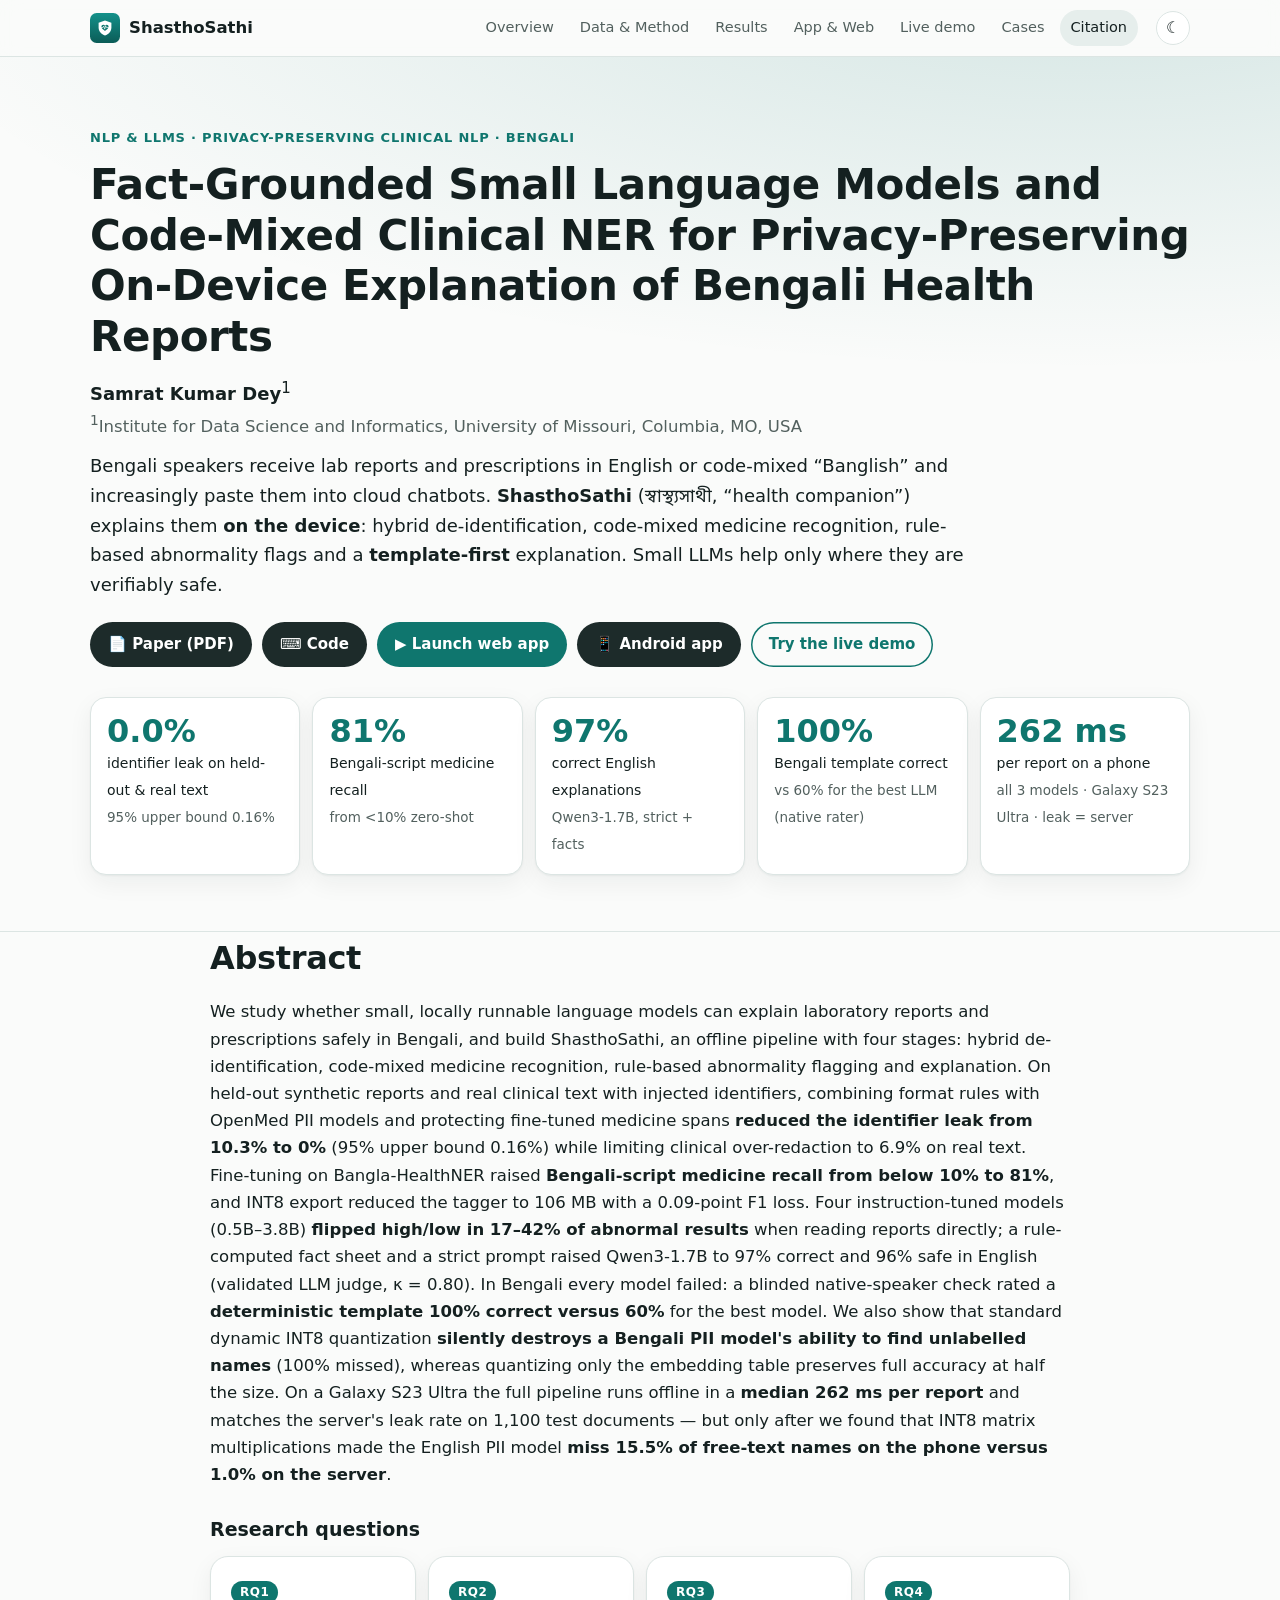
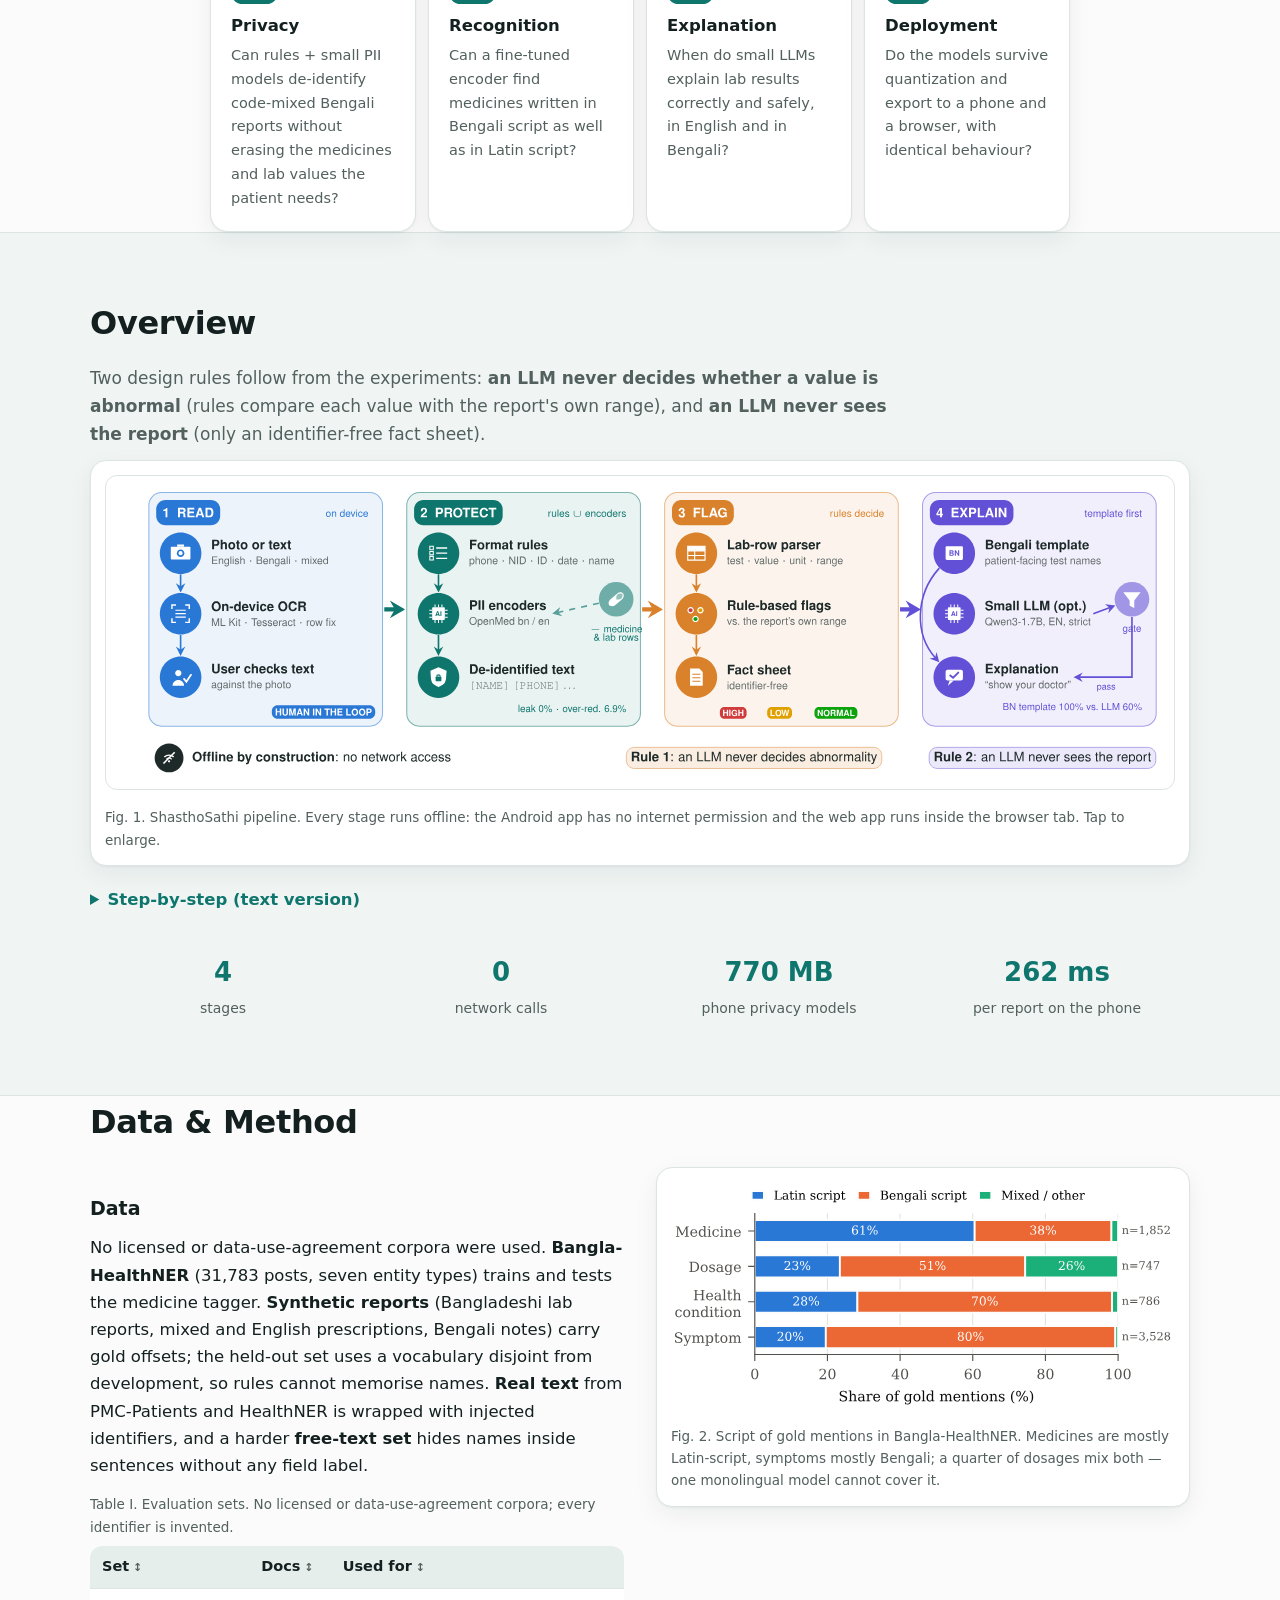
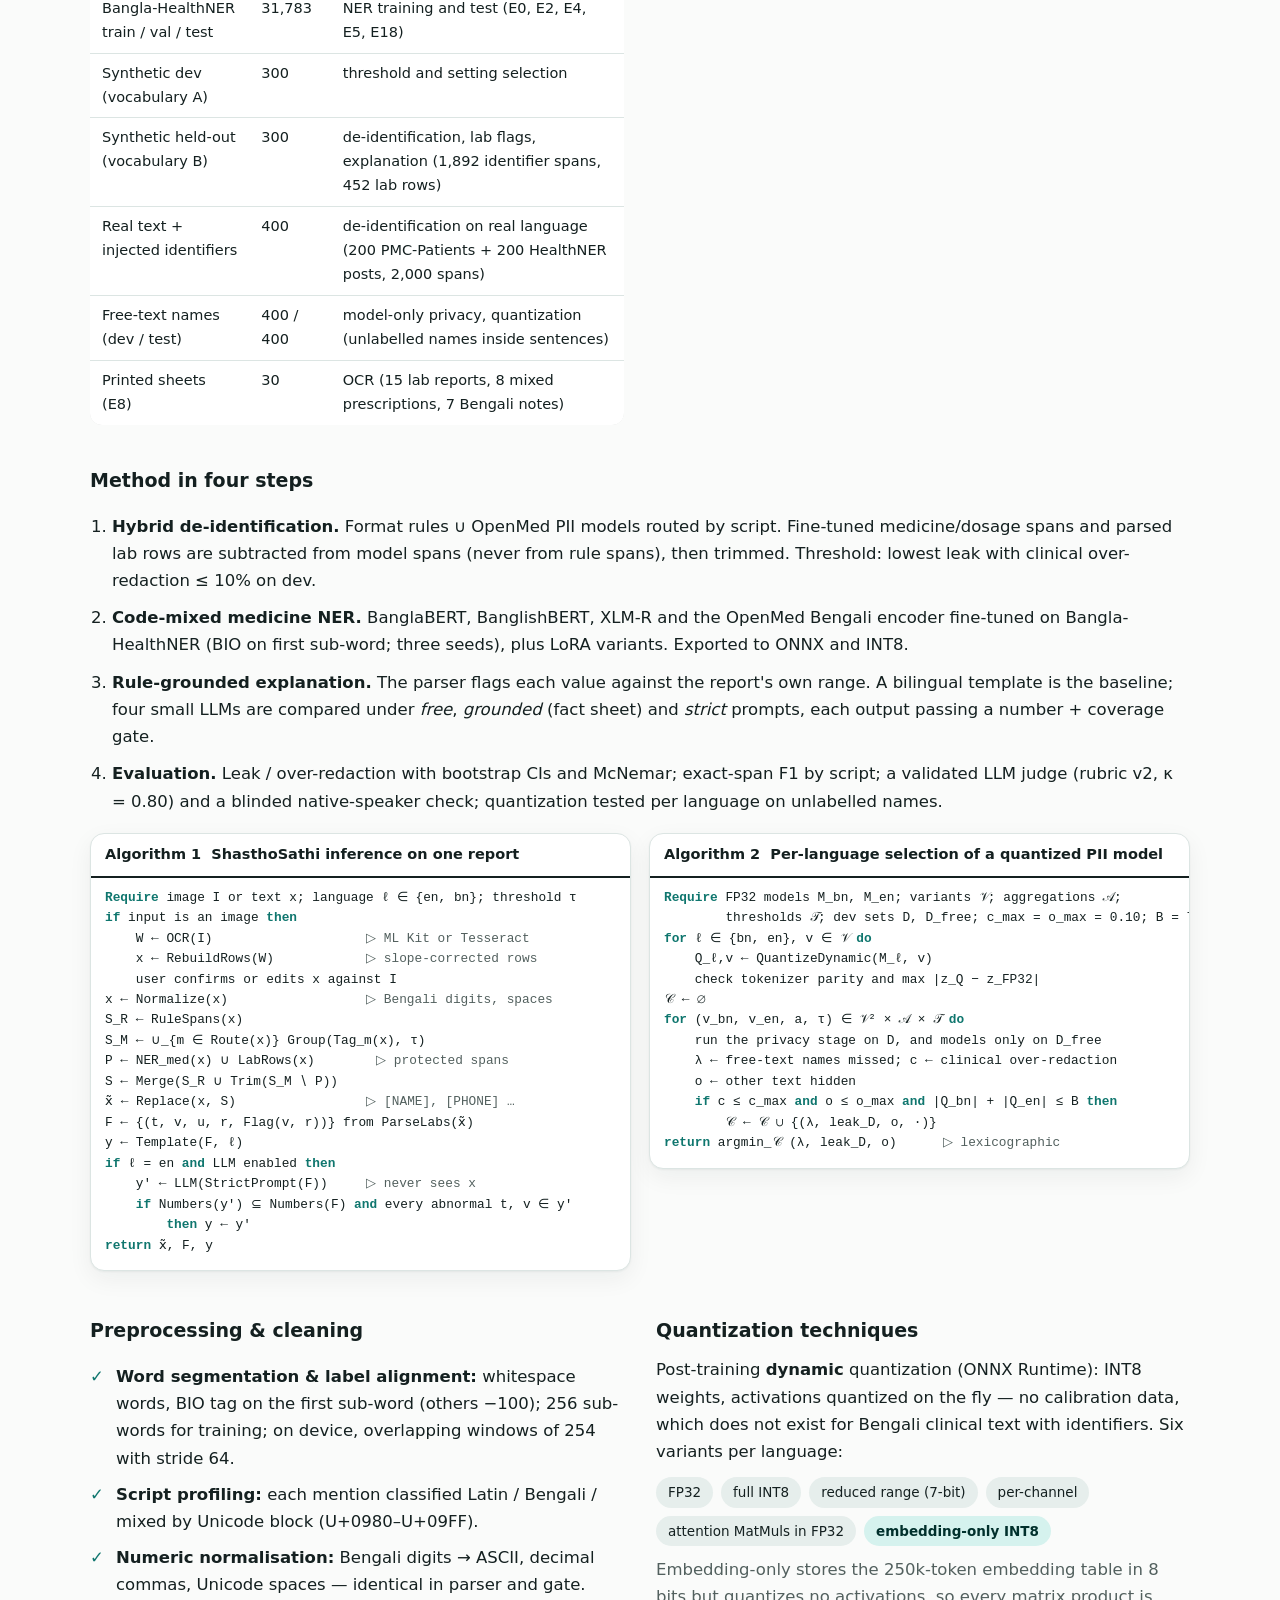
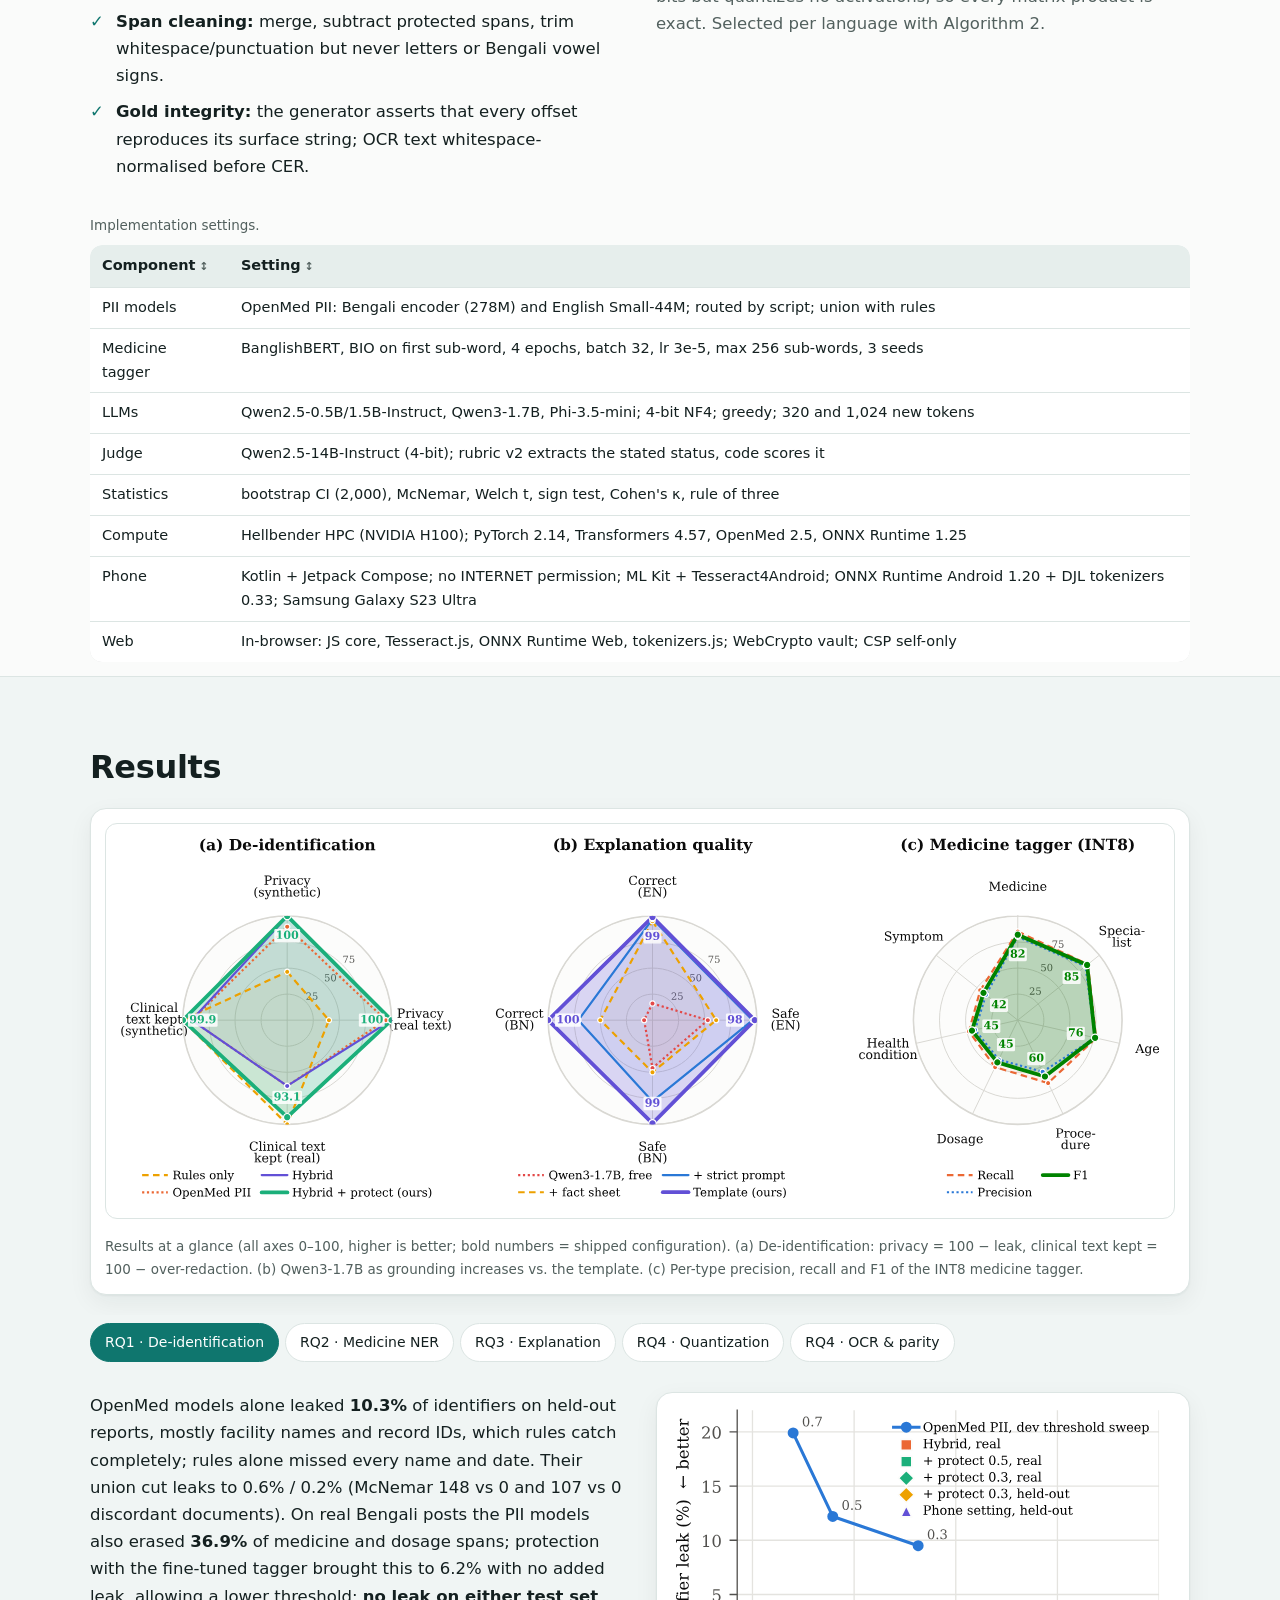
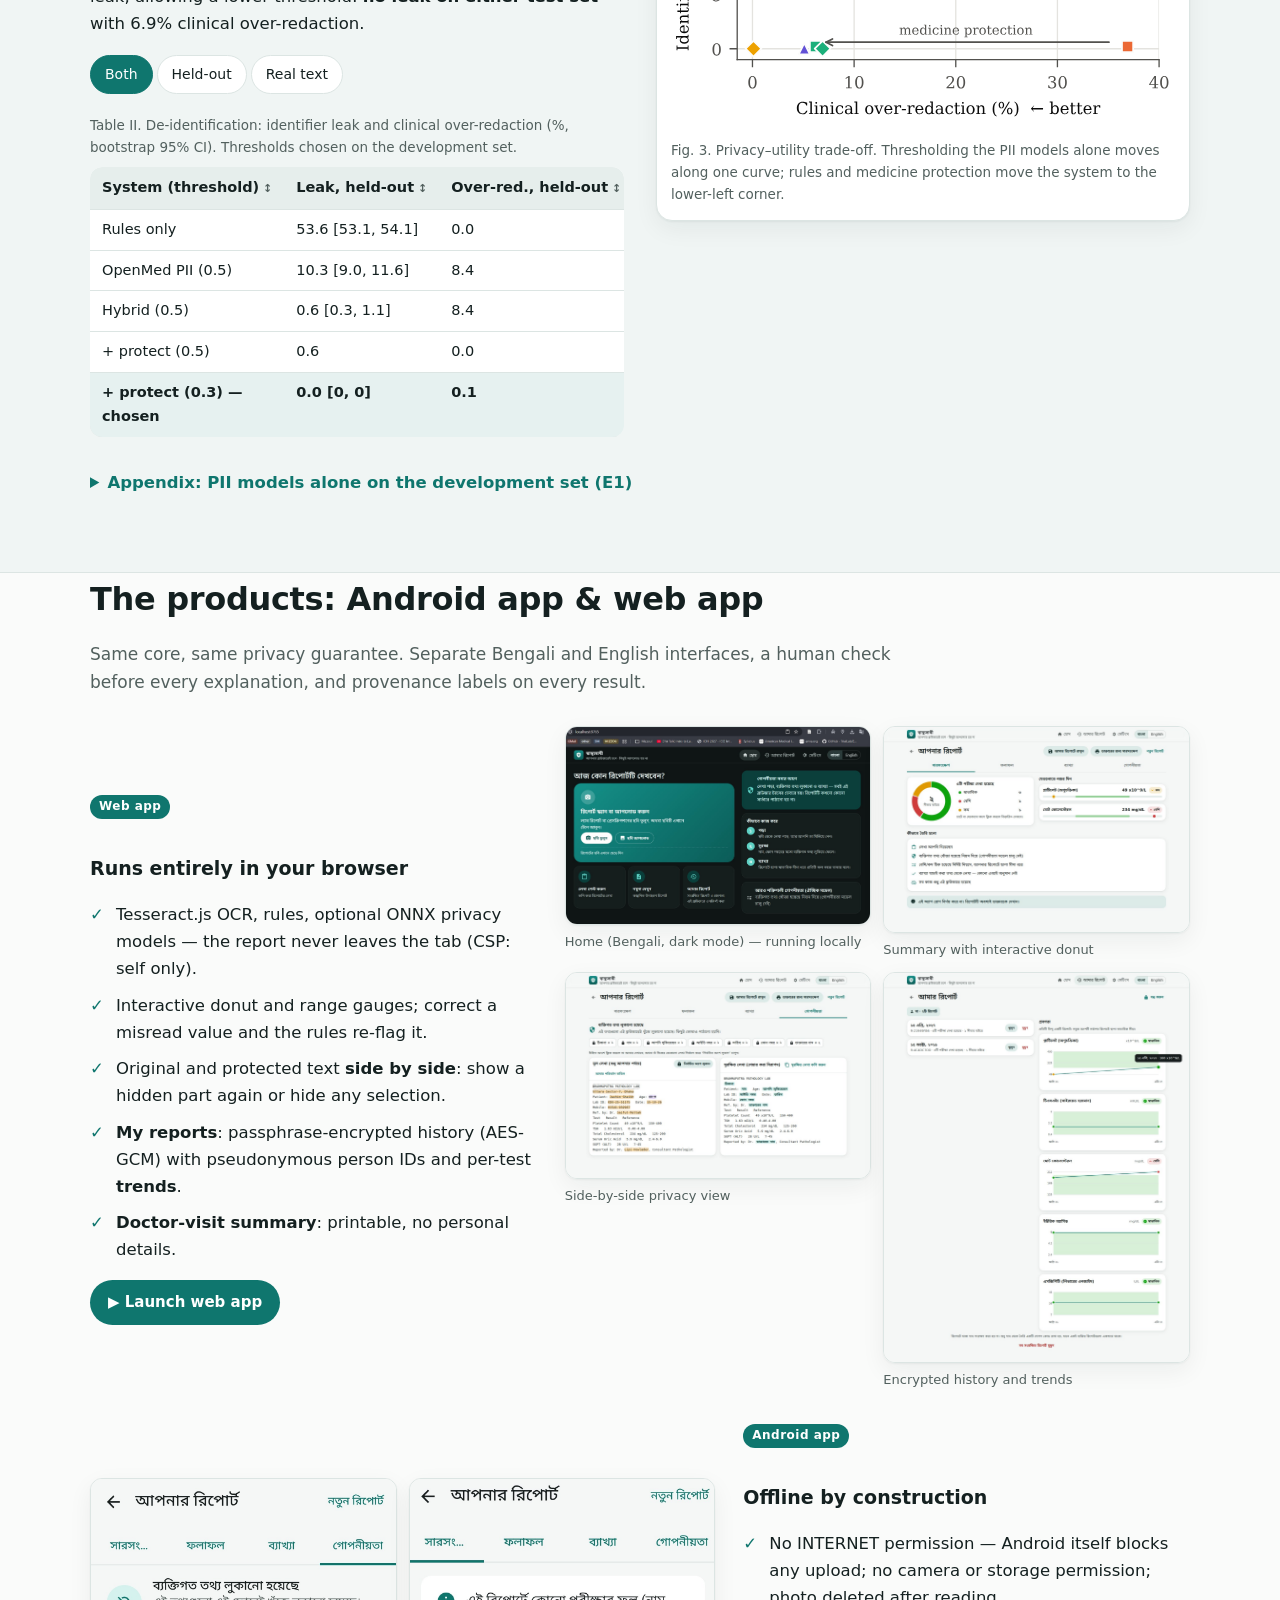
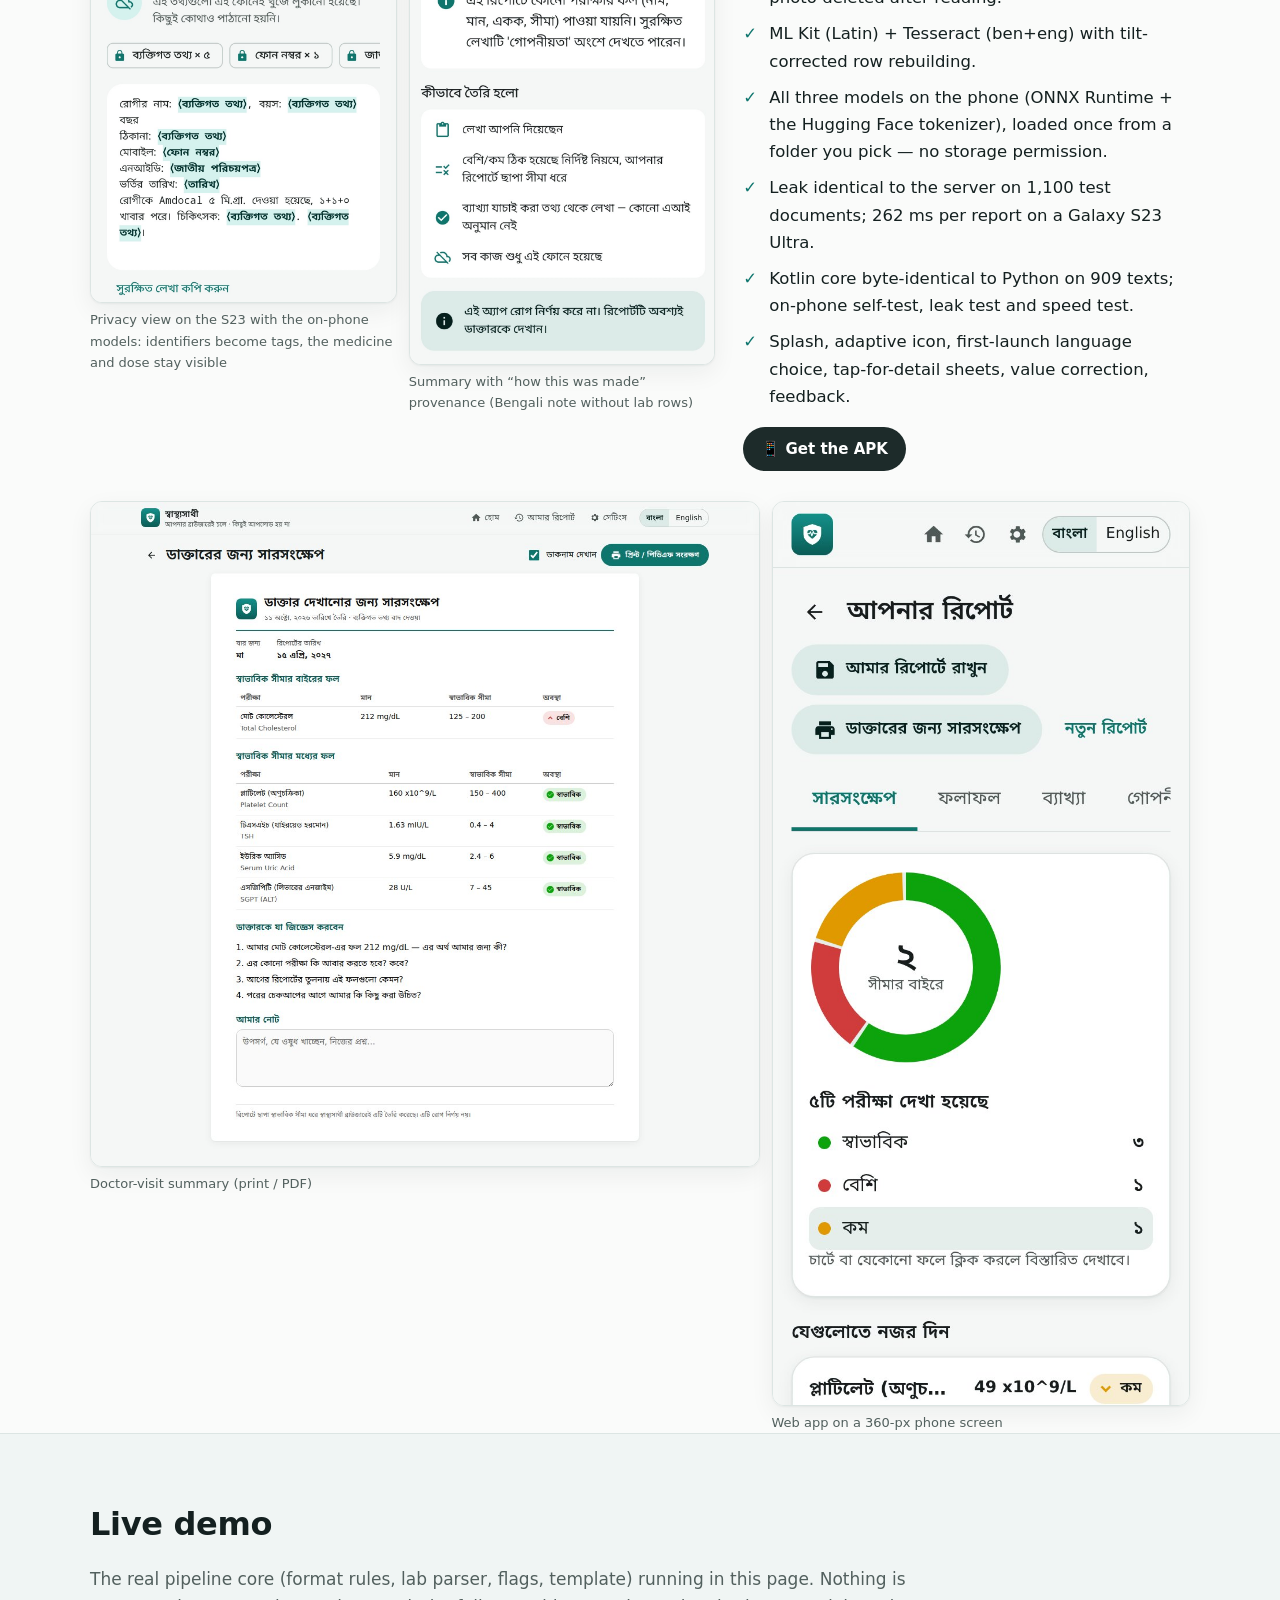
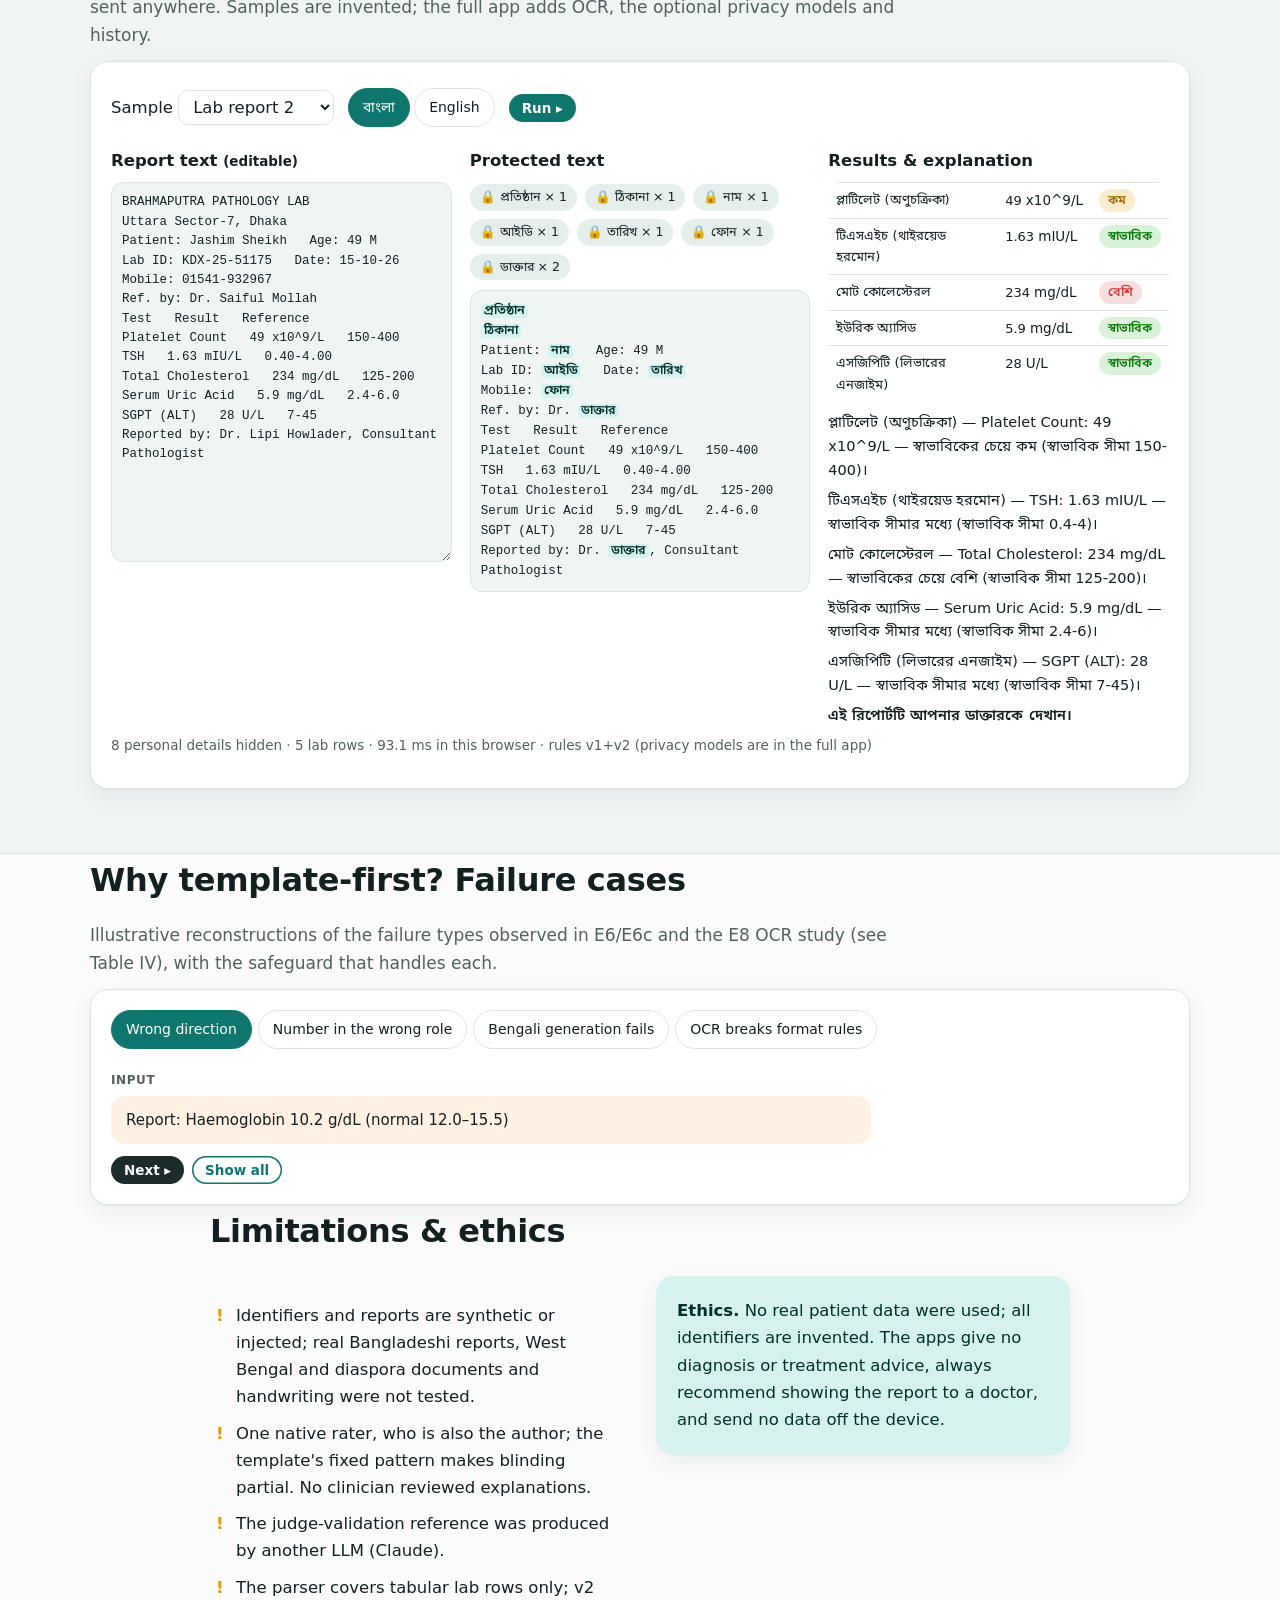
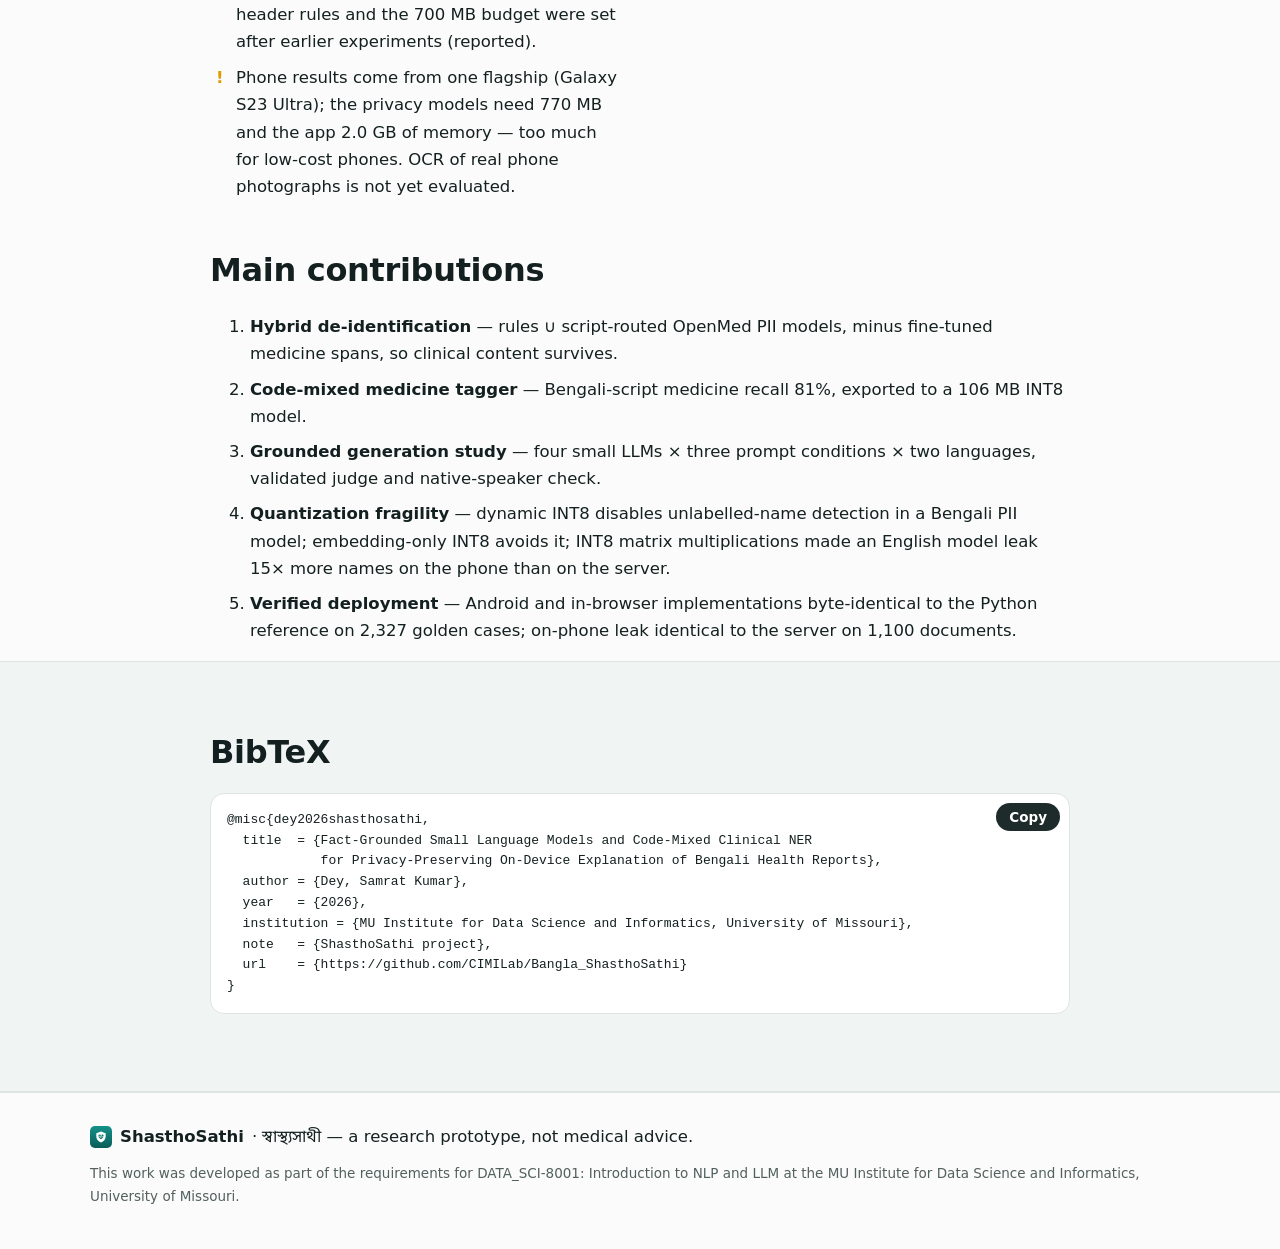
==== commit 2f2bf0ad: "Revise institution name and footer information Updated institution name and footer text for clarity." ====
--- a/index.html
+++ b/index.html
@@ -365,7 +365,7 @@
             for Privacy-Preserving On-Device Explanation of Bengali Health Reports},
   author = {Dey, Samrat Kumar},
   year   = {2026},
-  institution = {Institute for Data Science and Informatics, University of Missouri},
+  institution = {MU Institute for Data Science and Informatics, University of Missouri},
   note   = {ShasthoSathi project},
   url    = {https://github.com/CIMILab/Bangla_ShasthoSathi}
 }</pre></div>
@@ -375,7 +375,7 @@
 
 <footer class="foot"><div class="wrap">
   <p><img src="assets/logo.svg" width="22" height="22" alt=""> <b>ShasthoSathi</b> · স্বাস্থ্যসাথী — a research prototype, not medical advice.</p>
-  <p class="mu small">Experiments ran on the Hellbender cluster, University of Missouri. Page layout inspired by the Bangla MedConv project page. The author used Anthropic's Claude as a coding and writing assistant.</p>
+  <p class="mu small">This work was developed as part of the requirements for DATA_SCI-8001: Introduction to NLP and LLM at the MU Institute for Data Science and Informatics, University of Missouri.</p>
 </div></footer>
 
 <div class="lightbox" id="lightbox" hidden><img alt="Expanded figure"><button aria-label="Close">×</button></div>
